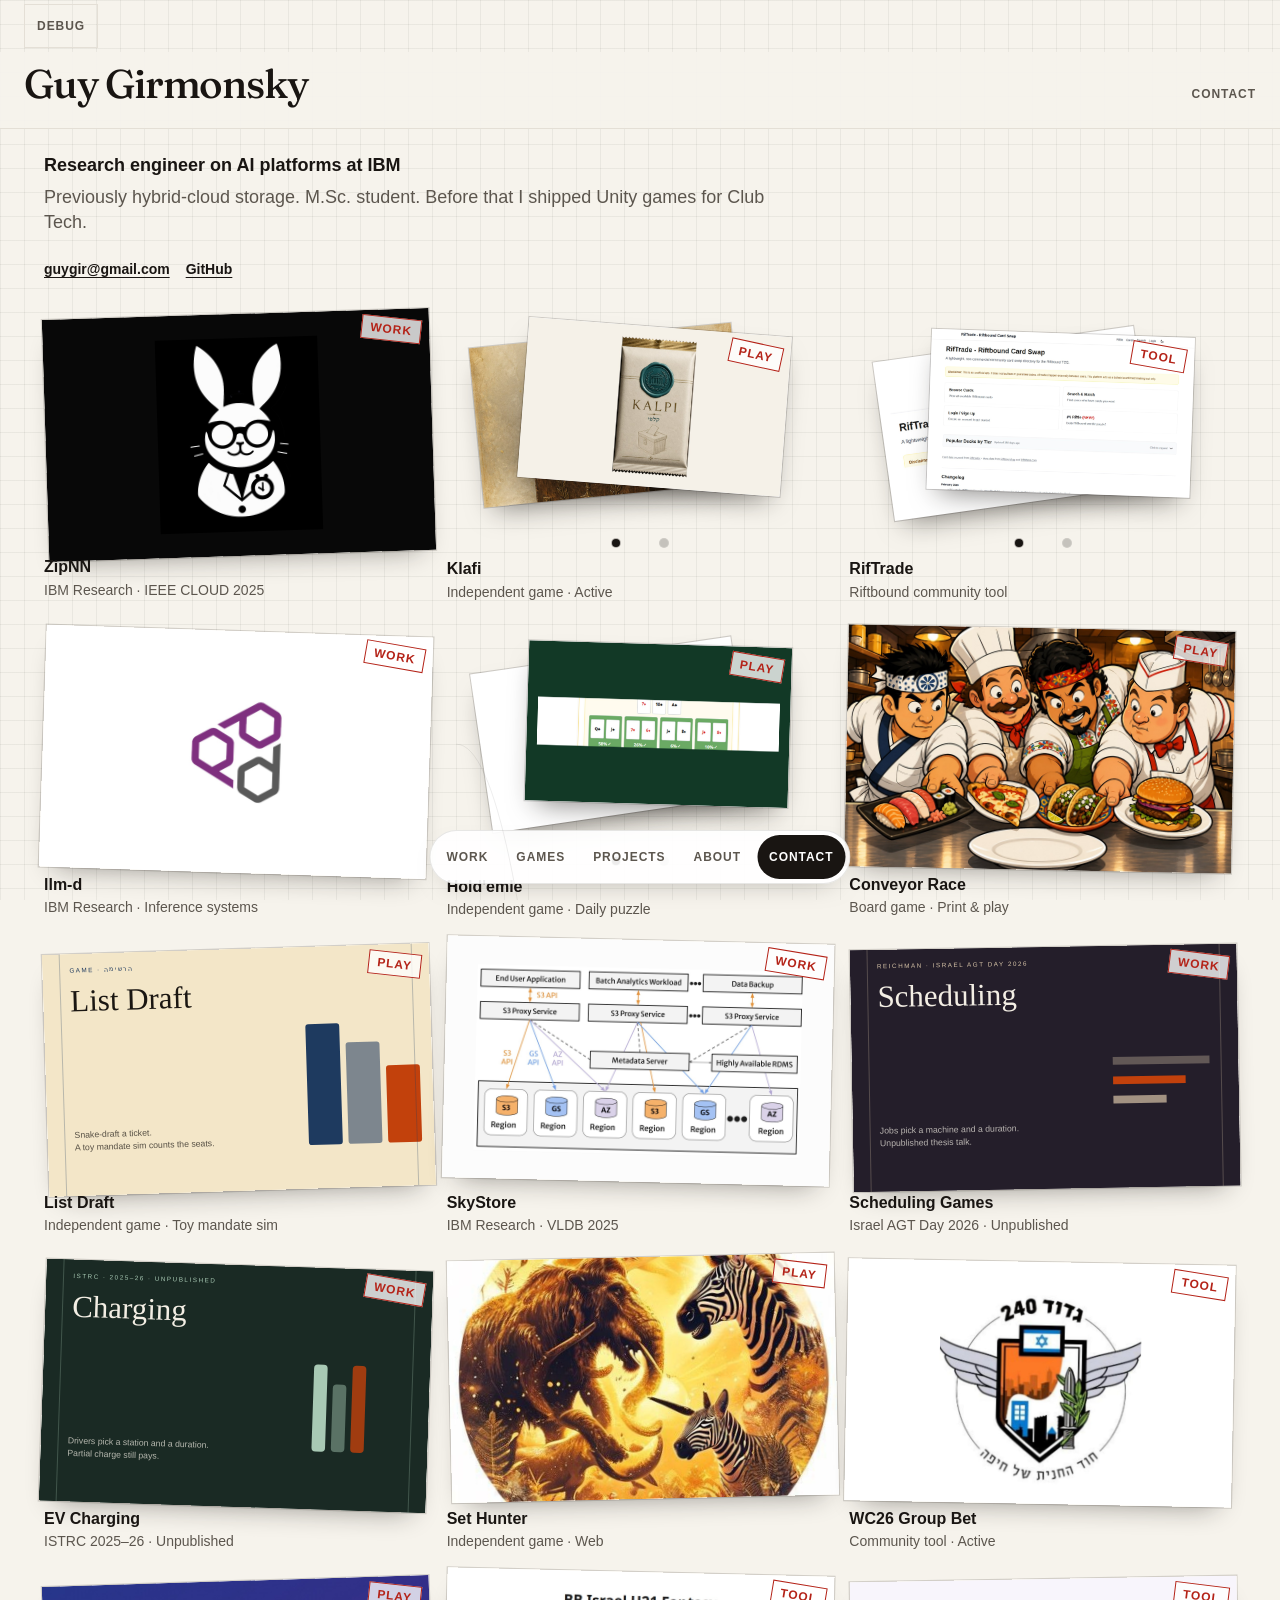
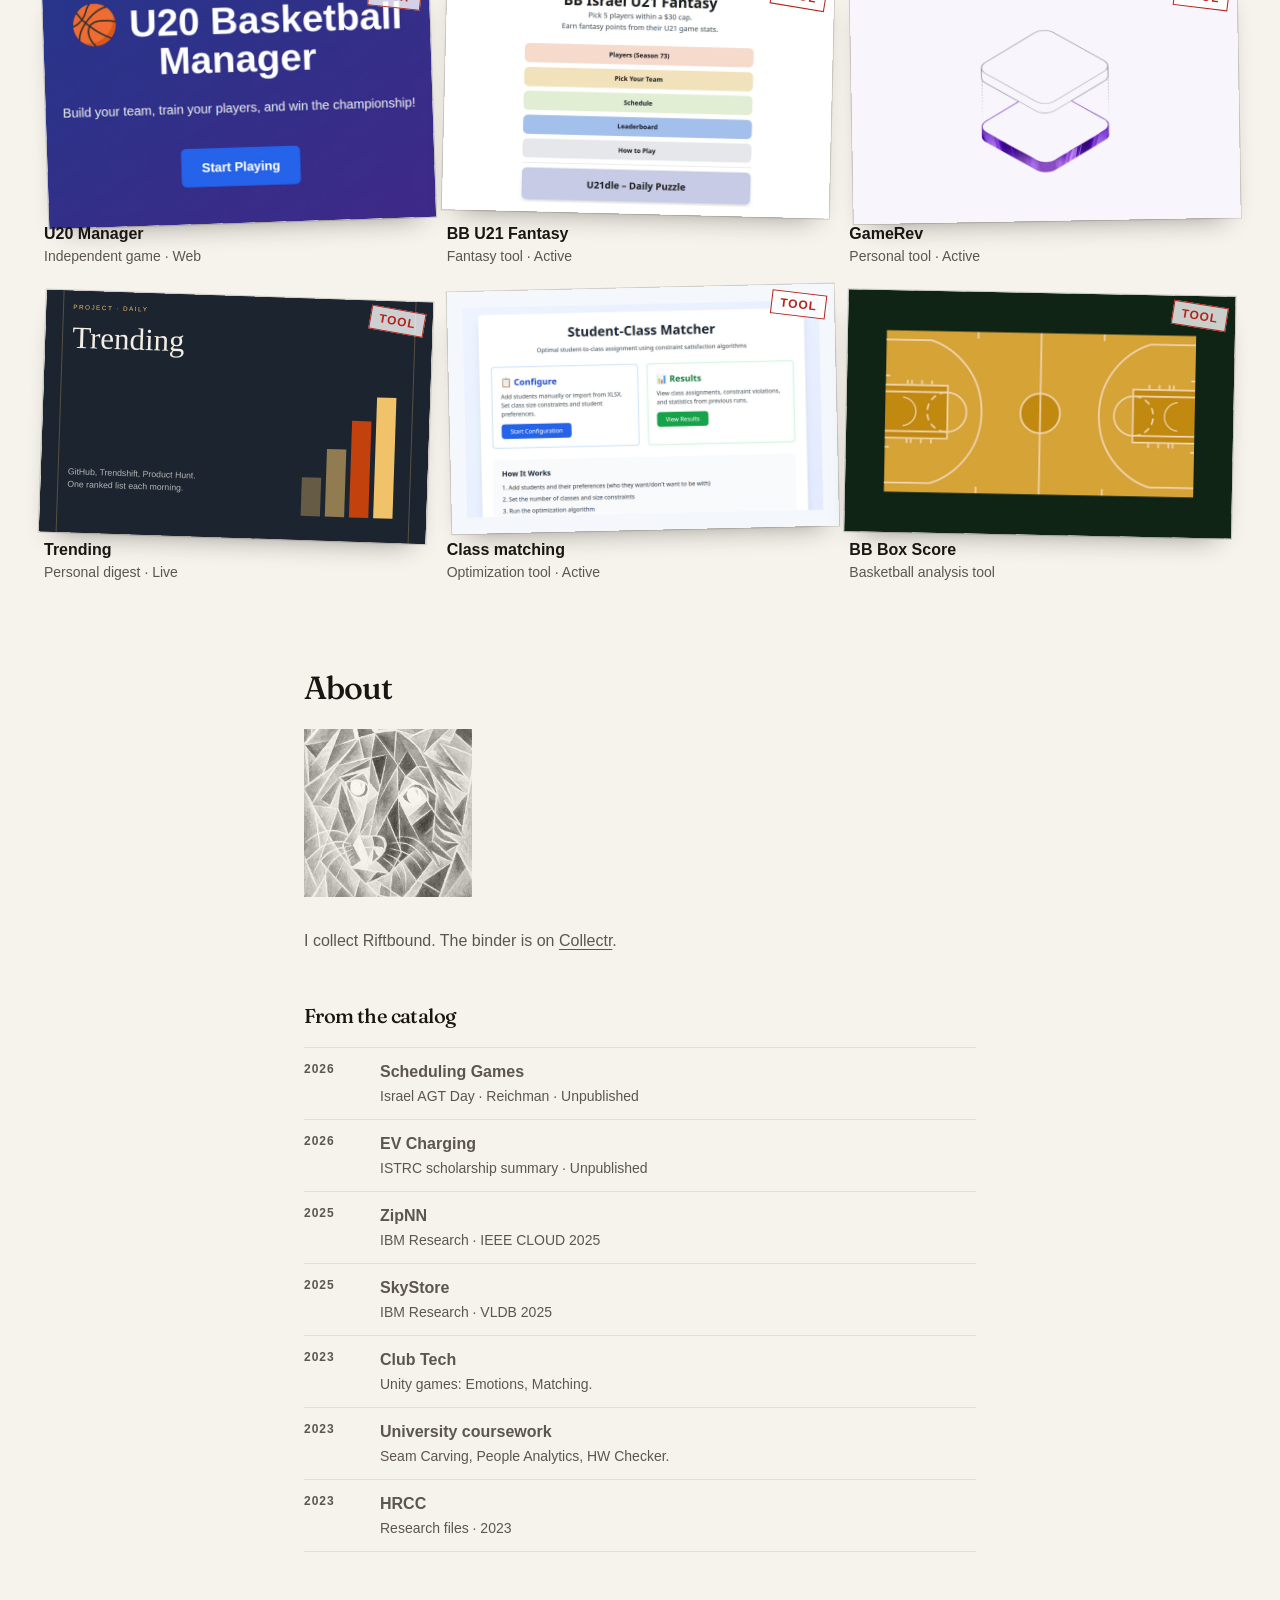
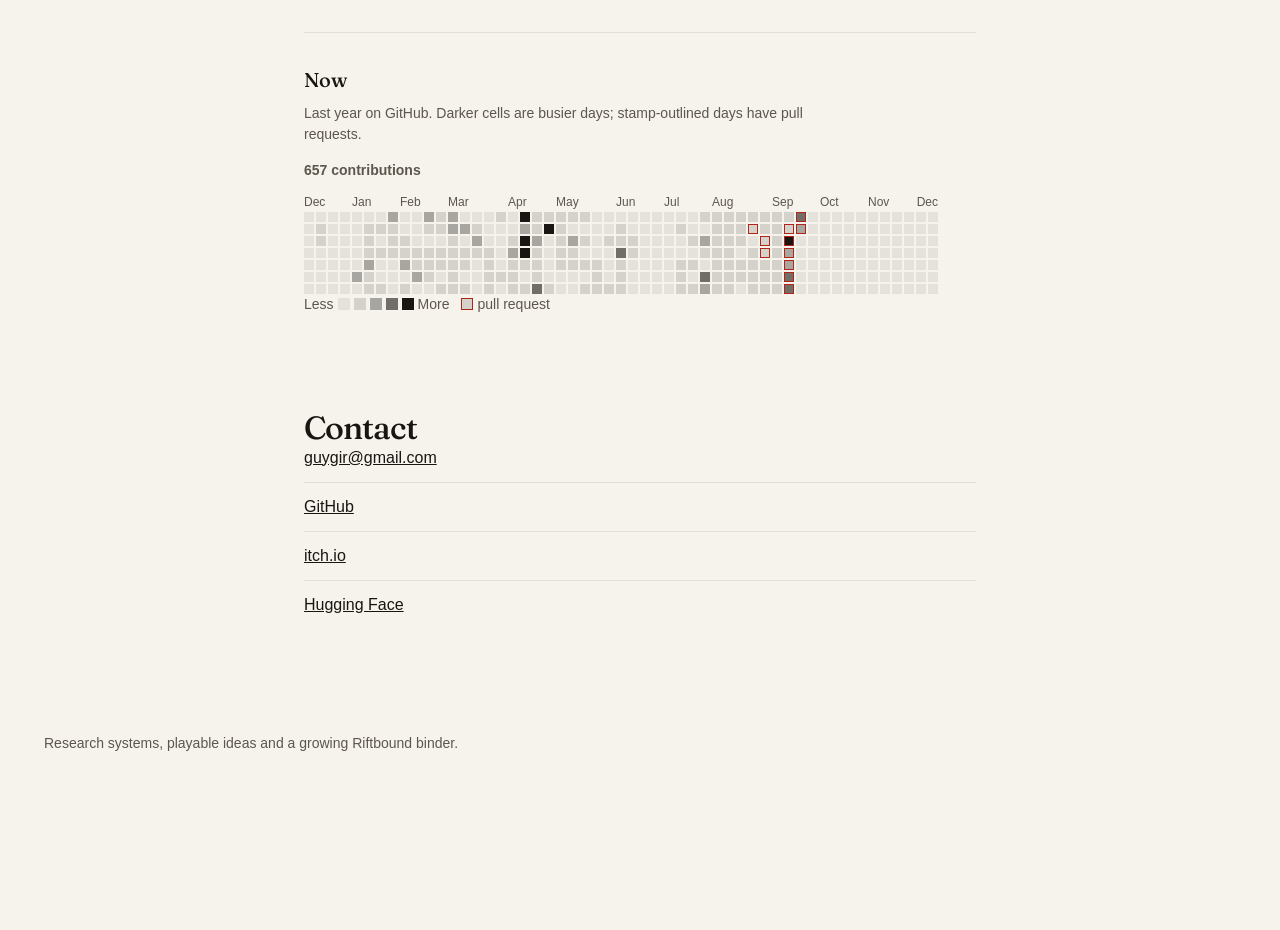
==== index.html @ 5475e3c4 "Apply a single token system across every layout combination Give the board a documented type, colour" ====
<!DOCTYPE html>
<html lang="en" data-layout="even">
  <head>
    <meta charset="utf-8" />
    <meta name="viewport" content="width=device-width, initial-scale=1" />
    <title>Guy Girmonsky</title>
    <meta name="description" content="Work, games, and projects by Guy Girmonsky." />
    <meta name="theme-color" content="#F6F3EC" />
    <link rel="preload" href="fonts/fraunces-latin-wght.woff2" as="font" type="font/woff2" crossorigin />
    <script>
      (function () {
        var layout = "even";
        var debug = "0";
        try {
          var params = new URLSearchParams(location.search);
          var query = params.get("layout");
          if (query === "uneven" || query === "cards" || query === "even") layout = query;
          else {
            var stored = localStorage.getItem("board-layout");
            if (stored === "uneven" || stored === "cards") layout = stored;
            else if (stored && stored !== "even") localStorage.removeItem("board-layout");
          }
          var dq = params.get("debug");
          if (dq === "1" || dq === "0") debug = dq;
          else if (localStorage.getItem("debug-open") === "1") debug = "1";
        } catch (err) {}
        document.documentElement.setAttribute("data-layout", layout);
        document.documentElement.setAttribute("data-debug", debug);
      })();
    </script>
    <link rel="stylesheet" href="css/styles.css?v=20261009a" />
  </head>
  <body data-view="current">
    <a class="skip" href="#gallery">Skip to work</a>

    <aside id="debug-bar" class="debug-bar">
      <button type="button" class="debug-chip" data-debug-toggle aria-expanded="false" aria-controls="debug-panel">Debug</button>
      <div id="debug-panel" class="debug-panel" hidden>
        <div class="debug-group layout-switch" role="radiogroup" aria-label="Board layout">
          <span class="debug-label">Layout</span>
          <button type="button" role="radio" data-layout="even" aria-checked="true">Even</button>
          <button type="button" role="radio" data-layout="uneven" aria-checked="false">Uneven</button>
          <button type="button" role="radio" data-layout="cards" aria-checked="false">Cards</button>
        </div>
        <div id="strip-preview" class="debug-group">
          <span class="debug-label">Strip</span>
          <div class="debug-modes" role="radiogroup" aria-label="Strip preview mode">
            <button type="button" role="radio" data-strip="off" aria-checked="true">Off</button>
            <button type="button" role="radio" data-strip="games" aria-checked="false">Games</button>
            <button type="button" role="radio" data-strip="activity" aria-checked="false">Activity</button>
            <button type="button" role="radio" data-strip="categories" aria-checked="false">Categories</button>
            <button type="button" role="radio" data-strip="keywords" aria-checked="false">Keywords</button>
          </div>
          <button type="button" class="debug-desc" role="switch" aria-checked="true" data-desc-toggle>Descriptions</button>
        </div>
      </div>
    </aside>

    <header class="masthead" id="chrome">
      <a class="wordmark" href="#top">Guy Girmonsky</a>
      <a class="mast-contact" href="#contact">Contact</a>
    </header>

    <main id="top">
      <section class="intro" id="intro">
        <p class="intro-role">Research engineer on AI platforms at IBM</p>
        <p class="intro-bio">Previously hybrid-cloud storage. M.Sc. student. Before that I shipped Unity games for Club Tech.</p>
        <p class="intro-links">
          <a href="mailto:guygir@gmail.com">guygir@gmail.com</a>
          <a href="https://github.com/guygir">GitHub</a>
        </p>
      </section>

      <div id="gallery"></div>

      <section id="about">
        <h2 class="reveal">About</h2>
        <div class="about-grid">
          <figure class="portrait">
            <img src="images/profile/guy-girmonsky.jpg" alt="" width="220" height="220" />
          </figure>
          <div class="about-copy">
            <p>
              I collect Riftbound. The binder is on
              <a href="https://app.getcollectr.com/showcase/profile/@guygir">Collectr</a>.
            </p>
          </div>
          <div class="journey" id="journey">
            <h3>From the catalog</h3>
            <ol class="timeline" id="timeline"></ol>
          </div>
        </div>

        <section class="pulse" aria-label="GitHub contribution calendar">
          <h3>Now</h3>
          <p>Last year on GitHub. Darker cells are busier days; stamp-outlined days have pull requests.</p>
          <p class="pulse-total" id="pulse-total"></p>
          <div class="pulse-cal">
            <div class="pulse-months" id="pulse-months"></div>
            <div class="pulse-board" id="pulse-board"></div>
          </div>
          <p class="pulse-key">
            <span>Less</span>
            <i class="pulse-swatch lv-0"></i>
            <i class="pulse-swatch lv-1"></i>
            <i class="pulse-swatch lv-2"></i>
            <i class="pulse-swatch lv-3"></i>
            <i class="pulse-swatch lv-4"></i>
            <span>More</span>
            <span class="pulse-key-pr"><i class="pulse-swatch is-pr"></i>pull request</span>
          </p>
        </section>
      </section>

      <section id="contact">
        <h2 class="reveal">Contact</h2>
        <p><a href="mailto:guygir@gmail.com">guygir@gmail.com</a></p>
        <ul>
          <li><a href="https://github.com/guygir">GitHub</a></li>
          <li><a href="https://guygir.itch.io">itch.io</a></li>
          <li><a href="https://huggingface.co/Guygir">Hugging Face</a></li>
        </ul>
      </section>

      <footer>
        Research systems, playable ideas and a growing Riftbound binder.
      </footer>
    </main>
    <svg class="pulse-sky" id="pulse-sky" aria-hidden="true"></svg>
    <svg class="sr-filters" aria-hidden="true">
      <filter id="portrait-ink" color-interpolation-filters="sRGB">
        <feColorMatrix type="saturate" values="0" />
        <feComponentTransfer>
          <feFuncR type="table" tableValues="0.965 0.098" />
          <feFuncG type="table" tableValues="0.953 0.082" />
          <feFuncB type="table" tableValues="0.925 0.071" />
        </feComponentTransfer>
      </filter>
    </svg>

    <nav class="dock" id="dock" aria-label="Page">
      <a href="#gallery" data-dock="work">Work</a>
      <a href="#games" data-dock="games">Games</a>
      <a href="#projects" data-dock="projects">Projects</a>
      <a href="#about" data-dock="about">About</a>
      <a href="#contact" data-dock="contact">Contact</a>
    </nav>

    <div class="inspect" id="inspect" hidden>
      <button type="button" class="inspect-dim" data-close tabindex="-1" aria-label="Close"></button>
      <article class="sheet" role="dialog" aria-modal="true" aria-labelledby="sheet-title">
        <p class="sheet-file" id="sheet-file"></p>
        <span class="sheet-stamp" id="sheet-stamp"></span>
        <figure class="sheet-frame" id="sheet-frame">
          <img id="sheet-img" alt="" width="1600" height="1000" />
        </figure>
        <div class="sheet-thumbs" id="sheet-thumbs" hidden></div>
        <h2 id="sheet-title"></h2>
        <p class="sheet-detail" id="sheet-detail"></p>
        <p class="sheet-story" id="sheet-story"></p>
        <div class="sheet-bar">
          <button type="button" id="sheet-prev">Prev</button>
          <a id="sheet-enter" target="_blank" rel="noopener noreferrer">Open</a>
          <button type="button" id="sheet-next">Next</button>
        </div>
        <button type="button" class="sheet-close" data-close>Close</button>
      </article>
    </div>

    <script src="js/data.js?v=20261009a"></script>
    <script src="js/timeline.js?v=20261009a"></script>
    <script src="js/activity.js?v=20261009a"></script>
    <script src="js/app.js?v=20261009a"></script>
    <script src="js/pulse.js?v=20261009a"></script>
    <script src="js/strips.js?v=20261009a"></script>
  </body>
</html>
---- css/styles.css ----
@font-face {
  font-family: "Fraunces";
  src: url("../fonts/fraunces-latin-wght.woff2") format("woff2");
  font-weight: 100 900;
  font-style: normal;
  font-display: swap;
}

:root {
  --board: #F6F3EC;
  --paper: #FFFFFF;
  --ink: #191512;
  --mute: #5C564E;
  --line: #E4DFD6;
  --stamp: #B42318;
  --wash: #F1EEE8;
  --grid: rgb(25 21 18 / 0.055);
  --veil: rgb(25 21 18 / 0.42);
  --ink-04: rgb(25 21 18 / 0.04);
  --ink-08: rgb(25 21 18 / 0.08);
  --ink-10: rgb(25 21 18 / 0.10);
  --ink-12: rgb(25 21 18 / 0.12);
  --ink-16: rgb(25 21 18 / 0.16);
  --ink-18: rgb(25 21 18 / 0.18);
  --ink-22: rgb(25 21 18 / 0.22);
  --ink-28: rgb(25 21 18 / 0.28);
  --ink-38: rgb(25 21 18 / 0.38);
  --ink-48: rgb(25 21 18 / 0.48);
  --ink-50: rgb(25 21 18 / 0.50);
  --ink-55: rgb(25 21 18 / 0.55);
  --board-94: rgb(246 243 236 / 0.94);
  --paper-78: rgb(255 255 255 / 0.78);
  --paper-86: rgb(255 255 255 / 0.86);
  --paper-92: rgb(255 255 255 / 0.92);
  --cal-0: rgb(25 21 18 / 0.08);
  --cal-1: rgb(25 21 18 / 0.15);
  --cal-2: rgb(25 21 18 / 0.35);
  --cal-3: rgb(25 21 18 / 0.60);
  --cal-4: rgb(25 21 18 / 1);
  --hue-rust: #8B4030;
  --hue-teal: #3D6B64;
  --hue-olive: #5A6238;
  --hue-plum: #6B3F5C;
  --hue-ochre: #7A5420;
  --hue-slate: #3D5270;
  --space-4: 4px;
  --space-8: 8px;
  --space-12: 12px;
  --space-16: 16px;
  --space-24: 24px;
  --space-32: 32px;
  --space-48: 48px;
  --space-80: 80px;
  --type-name: 40px;
  --type-h2: 32px;
  --type-h3: 20px;
  --type-lede: 18px;
  --type-body: 16px;
  --type-tile: 16px;
  --type-caption: 14px;
  --type-label: 12px;
  --weight-400: 400;
  --weight-500: 500;
  --weight-600: 600;
  --track-label: 0.08em;
  --track-display: -0.03em;
  --radius-none: 0;
  --radius-dot: 50%;
  --radius-dock: 999px;
  --radius-icon: 12px;
  --shadow-print: 0 0 0 1px var(--ink-16), 0 14px 28px -16px var(--ink-48);
  --shadow-float: 0 10px 28px -18px var(--ink-50);
  --ease-out: cubic-bezier(0.23, 1, 0.32, 1);
  --dur-press: 160ms;
  --dur-ui: 200ms;
  --dur-cover: 240ms;
  --dur-reveal: 480ms;
  --display: "Fraunces", "Iowan Old Style", "Palatino Linotype", Palatino, Georgia, serif;
  --sans: "Helvetica Neue", Helvetica, Arial, sans-serif;
  --mast: 56px;
  --page: 1240px;
  --gutter: var(--space-24);
  --cell: 24px;
  --dock-h: 64px;
}

* { box-sizing: border-box; }

html {
  scroll-behavior: smooth;
  overflow-anchor: none;
}

body {
  margin: 0;
  background-color: var(--board);
  background-image:
    linear-gradient(var(--grid) 1px, transparent 1px),
    linear-gradient(90deg, var(--grid) 1px, transparent 1px);
  background-size: var(--cell) var(--cell);
  background-attachment: fixed;
  color: var(--ink);
  font-family: var(--sans);
  font-size: var(--type-body);
  font-weight: var(--weight-400);
  line-height: 1.5;
}

::selection {
  background: var(--ink);
  color: var(--paper);
}

:focus { outline: none; }

:focus-visible {
  outline: 2px solid var(--stamp);
  outline-offset: 3px;
}

a { color: inherit; }

button {
  font: inherit;
  color: inherit;
}

.skip {
  position: absolute;
  left: var(--space-16);
  top: var(--space-12);
  z-index: 12;
  padding: var(--space-8) var(--space-12);
  background: var(--ink);
  color: var(--paper);
  text-decoration: none;
  transform: translateY(-160%);
}

.skip:focus { transform: translateY(0); }

.debug-bar {
  position: relative;
  z-index: 9;
  padding: var(--space-4) var(--gutter);
}

.debug-chip {
  min-height: 44px;
  padding: 0 var(--space-12);
  border: 1px solid var(--line);
  border-radius: var(--radius-none);
  background: transparent;
  color: var(--mute);
  cursor: pointer;
  font-size: var(--type-label);
  font-weight: var(--weight-600);
  letter-spacing: var(--track-label);
  text-transform: uppercase;
}

.debug-panel {
  display: flex;
  flex-wrap: wrap;
  gap: var(--space-12) var(--space-24);
  margin-top: var(--space-8);
  padding: var(--space-12);
  border: 1px solid var(--line);
  background: transparent;
}

.debug-panel[hidden] { display: none; }

.debug-group {
  display: flex;
  flex-wrap: wrap;
  align-items: center;
  gap: var(--space-8);
}

.debug-label,
.debug-group button {
  min-height: 44px;
  padding: 0 var(--space-12);
  border: 0;
  background: transparent;
  color: var(--mute);
  font-size: var(--type-label);
  font-weight: var(--weight-600);
  letter-spacing: var(--track-label);
  line-height: 1;
  text-transform: uppercase;
}

.debug-label { padding-left: 0; }

.debug-modes {
  display: flex;
  flex-wrap: wrap;
  gap: var(--space-8);
}

.debug-group button {
  cursor: pointer;
  border-bottom: 1px solid transparent;
}

.debug-group button[aria-checked="true"] {
  color: var(--ink);
  border-bottom-color: var(--ink);
}

.debug-group button:focus-visible,
.debug-chip:focus-visible {
  outline: 2px solid var(--stamp);
  outline-offset: 2px;
}

html[data-debug="0"] .debug-panel { display: none; }

.masthead {
  position: sticky;
  top: 0;
  z-index: 8;
  display: flex;
  justify-content: space-between;
  align-items: baseline;
  min-height: var(--mast);
  padding: var(--space-12) var(--gutter);
  background: var(--board-94);
  border-bottom: 1px solid var(--line);
}

.wordmark {
  font-family: var(--display);
  font-size: var(--type-name);
  font-weight: var(--weight-500);
  letter-spacing: var(--track-display);
  line-height: 1;
  text-decoration: none;
}

.mast-contact {
  min-height: 44px;
  display: inline-flex;
  align-items: center;
  color: var(--mute);
  font-size: var(--type-label);
  font-weight: var(--weight-600);
  letter-spacing: var(--track-label);
  text-transform: uppercase;
  text-decoration: none;
}

.intro {
  max-width: var(--page);
  margin: 0 auto;
  padding: var(--space-24) var(--gutter) var(--space-16);
}

.intro-role {
  margin: 0 0 var(--space-8);
  font-size: var(--type-lede);
  font-weight: var(--weight-600);
  line-height: 1.35;
}

.intro-bio {
  margin: 0 0 var(--space-12);
  max-width: 42em;
  color: var(--mute);
  font-size: var(--type-lede);
  line-height: 1.4;
}

.intro-links {
  display: flex;
  flex-wrap: wrap;
  gap: var(--space-16);
  margin: 0;
}

.intro-links a {
  min-height: 44px;
  display: inline-flex;
  align-items: center;
  color: var(--ink);
  font-size: var(--type-caption);
  font-weight: var(--weight-600);
  text-decoration: underline;
  text-underline-offset: 3px;
}

main { min-width: 0; }

#gallery,
.opening,
.chapter,
#about,
#contact,
footer {
  scroll-margin-top: calc(var(--mast) + 12px);
}

.sr-filters {
  position: absolute;
  width: 0;
  height: 0;
}

.opening {
  max-width: var(--page);
  margin: 0 auto;
  padding: var(--space-8) var(--gutter) var(--space-8);
}

.opening-head {
  display: flex;
  justify-content: space-between;
  align-items: baseline;
  gap: var(--space-16);
  margin: 0 0 var(--space-8);
}

.opening-head p {
  margin: 0;
  max-width: 42em;
  color: var(--mute);
  font-size: var(--type-caption);
  line-height: 1.35;
}

.opening-note {
  flex: 0 0 auto;
  max-width: 16em;
  text-align: right;
}

.opening-tools {
  display: flex;
  flex-direction: column;
  align-items: flex-end;
  gap: var(--space-8);
  flex: 0 0 auto;
}

.chapter {
  max-width: var(--page);
  margin: 0 auto;
  padding: var(--space-16) var(--gutter) var(--space-8);
}

body[data-view="work"] .chapter,
body[data-view="games"] .chapter,
body[data-view="projects"] .chapter {
  min-height: calc(100vh - var(--mast) - 24px);
}

.chapter-head {
  display: flex;
  justify-content: space-between;
  align-items: baseline;
  gap: var(--space-24);
  margin: 0 0 var(--space-12);
}

.chapter-head h2,
#about h2,
#contact h2 {
  margin: 0;
  font-family: var(--display);
  font-size: var(--type-h2);
  font-weight: var(--weight-500);
  letter-spacing: var(--track-display);
  line-height: 1.1;
}

#about > h2 {
  margin: 0 0 var(--space-24);
}

.chapter-head p {
  margin: 0;
  max-width: 22em;
  color: var(--mute);
  font-size: var(--type-caption);
  line-height: 1.4;
}

.opening {
  max-width: var(--page);
  margin: 0 auto;
  padding: 0 var(--gutter) var(--space-8);
}

#gallery {
  transition: opacity 160ms var(--ease-out);
}

#gallery.is-relayout { opacity: 0.55; }

.board {
  display: grid;
  grid-template-columns: repeat(3, minmax(0, 1fr));
  gap: var(--space-24) var(--space-16);
  align-items: start;
}

html[data-layout="uneven"] .board {
  display: flex;
  gap: var(--space-16);
}

.col {
  display: flex;
  flex: 1 1 0;
  flex-direction: column;
  gap: var(--space-16);
  min-width: 0;
}

.piece {
  display: block;
  position: relative;
  width: 100%;
  margin: 0;
  padding: 0;
  border: 0;
  background: none;
  min-width: 0;
  color: inherit;
  font: inherit;
  text-align: left;
  cursor: pointer;
}

.reveal-shift {
  display: block;
  width: 100%;
}

html.reveal-ready .reveal:not(.is-in) {
  opacity: 0;
}

html.reveal-ready .reveal.is-in {
  opacity: 1;
  transition: opacity var(--dur-reveal) var(--ease-out);
  transition-delay: var(--reveal-delay, 0ms);
}

html.reveal-ready .reveal:not(.is-in) .reveal-shift {
  transform: translateY(12px);
}

html.reveal-ready .reveal.is-in .reveal-shift {
  transform: none;
  transition: transform var(--dur-reveal) var(--ease-out);
  transition-delay: var(--reveal-delay, 0ms);
}

html.reveal-ready h2.reveal:not(.is-in),
html.reveal-ready h3.reveal:not(.is-in),
html.reveal-ready .timeline .reveal:not(.is-in) {
  transform: translateY(10px);
}

html.reveal-ready h2.reveal.is-in,
html.reveal-ready h3.reveal.is-in,
html.reveal-ready .timeline .reveal.is-in {
  transform: none;
  transition:
    opacity var(--dur-reveal) var(--ease-out),
    transform var(--dur-reveal) var(--ease-out);
  transition-delay: var(--reveal-delay, 0ms);
}

.shot {
  display: block;
  position: relative;
  z-index: 0;
  width: 100%;
  aspect-ratio: 16 / 10;
  overflow: hidden;
  background: transparent;
  box-shadow: var(--shadow-print);
  transform-origin: 50% 60%;
}

.shot.is-stack {
  overflow: hidden;
  box-shadow: none;
  touch-action: pan-y;
  -webkit-user-select: none;
  user-select: none;
}

.stack-open {
  display: block;
  position: absolute;
  inset: 0;
  z-index: 1;
  margin: 0;
  padding: 0;
  border: 0;
  background: transparent;
  color: inherit;
  font: inherit;
  text-align: left;
  cursor: pointer;
}

.stack-open:focus { outline: none; }

.stack-dots {
  position: relative;
  z-index: 6;
  display: flex;
  justify-content: center;
  align-items: center;
  gap: 4px;
  height: 24px;
  margin: -18px 0 0;
}

.piece.is-stack .meta {
  padding-top: 4px;
}

.stack-dot {
  appearance: none;
  -webkit-appearance: none;
  display: grid;
  place-items: center;
  width: 44px;
  height: 44px;
  padding: 0;
  border: 0;
  border-radius: var(--radius-none);
  background: transparent;
  box-shadow: none;
  cursor: pointer;
  touch-action: manipulation;
}

.stack-dot::after {
  content: "";
  width: 8px;
  height: 8px;
  border-radius: var(--radius-dot);
  background: var(--ink-22);
  box-shadow: 0 0 0 1px var(--ink-18);
}

.stack-dot[aria-current="true"]::after {
  background: var(--ink);
  box-shadow: 0 0 0 1px var(--ink-28);
}

.stack-dot:focus { outline: none; }

.stack-dot:focus-visible {
  outline: 2px solid var(--ink);
  outline-offset: 0;
}

html[data-layout="uneven"] .col .piece:nth-child(odd) .shot:not(.is-stack) { aspect-ratio: 16 / 10; }
html[data-layout="uneven"] .col .piece:nth-child(even) .shot:not(.is-stack) { aspect-ratio: 4 / 3; }
html[data-layout="uneven"] .shot.is-stack { aspect-ratio: 6 / 5; }

.piece:nth-child(6n + 1) .shot { transform: rotate(-1.8deg) translate(2px, 6px); }
.piece:nth-child(6n + 2) .shot { transform: rotate(1.4deg) translate(-3px, -3px); }
.piece:nth-child(6n + 3) .shot { transform: rotate(-1deg) translate(3px, 4px); }
.piece:nth-child(6n + 4) .shot { transform: rotate(1.9deg) translate(-2px, 6px); }
.piece:nth-child(6n + 5) .shot { transform: rotate(-1.3deg) translate(3px, -2px); }
.piece:nth-child(6n) .shot { transform: rotate(1.1deg) translate(-3px, 3px); }

.piece.is-flipped { z-index: 2; }

.piece.is-flipped .shot {
  transform: rotate(0deg) translateY(-4px);
}

.layers {
  position: absolute;
  inset: 10% 16% 24%;
}

.layer {
  position: absolute;
  inset: 0;
  width: 100%;
  height: 100%;
  background: var(--paper);
  box-shadow:
    0 0 0 1px var(--ink-18),
    0 14px 28px -12px var(--ink-55);
  transition: transform var(--dur-cover) var(--ease-out);
}

img.layer,
.layer img {
  display: block;
  width: 100%;
  height: 100%;
  object-fit: cover;
}

.layer.front {
  overflow: hidden;
}

.layer.back { transform: rotate(-7deg) translate(-12%, 2%); }
.layer.front { transform: rotate(3deg) translate(6%, -2%); }

.piece:focus { outline: none; }

.piece:focus-visible .shot:not(.is-stack) {
  outline: 2px solid var(--ink);
  outline-offset: 3px;
}

.piece.is-stack .stack-open:focus-visible .layer.front {
  outline: 2px solid var(--ink);
  outline-offset: 3px;
}

.piece.is-stack .stack-open:focus-visible .layer.back,
.piece.is-stack.is-fan .layer.back {
  transform: rotate(-11deg) translate(-18%, 3%);
}

.piece.is-stack .stack-open:focus-visible .layer.front,
.piece.is-stack.is-fan .layer.front {
  transform: rotate(0.8deg) translate(3%, -6px);
}

.stamp {
  position: absolute;
  top: var(--space-8);
  right: var(--space-8);
  z-index: 5;
  padding: var(--space-4) var(--space-8);
  border: 1px solid var(--stamp);
  color: var(--stamp);
  background: var(--paper-78);
  font-size: var(--type-label);
  font-weight: var(--weight-600);
  letter-spacing: var(--track-label);
  line-height: 1.2;
  text-transform: uppercase;
  transform: rotate(8deg);
}

.piece[data-item="riftrade"] .shot .a,
.piece[data-item="riftrade"] .layer.front img {
  object-fit: cover;
  object-position: center 12%;
}

.shot:not(.is-stack) img {
  position: absolute;
  inset: 0;
  width: 100%;
  height: 100%;
  object-fit: cover;
  transition: opacity var(--dur-cover) var(--ease-out);
}

.shot .b { opacity: 0; }

.tile:focus-visible:not(.is-stack) .a,
.tile.is-flipped:not(.is-stack) .a { opacity: 0; }

.tile:focus-visible:not(.is-stack) .b,
.tile.is-flipped:not(.is-stack) .b { opacity: 1; }

.meta {
  display: flex;
  position: relative;
  z-index: 2;
  flex-direction: column;
  gap: var(--space-4);
  padding: var(--space-8) 0 0;
}

.meta strong {
  font-size: var(--type-tile);
  font-weight: var(--weight-600);
  line-height: 1.2;
}

.meta small {
  display: -webkit-box;
  overflow: hidden;
  color: var(--mute);
  font-size: var(--type-caption);
  line-height: 1.35;
  -webkit-box-orient: vertical;
  -webkit-line-clamp: 1;
}

.archive-block {
  margin-top: var(--space-32);
}

.archive-block h3 {
  margin: 0 0 var(--space-8);
  font-family: var(--display);
  font-size: var(--type-h3);
  font-weight: var(--weight-500);
  letter-spacing: var(--track-display);
}

.archive-block > p {
  margin: 0 0 var(--space-16);
  color: var(--mute);
  font-size: var(--type-caption);
}

#about {
  max-width: 720px;
  margin: 0 auto;
  padding: var(--space-80) var(--gutter) 0;
}

.about-grid {
  display: flex;
  flex-direction: column;
  gap: var(--space-32);
}

.portrait {
  margin: 0;
  width: 168px;
  height: 168px;
  overflow: hidden;
  background: var(--wash);
  box-shadow: inset 0 0 0 1px var(--ink-08);
}

.portrait img {
  display: block;
  width: 100%;
  height: 100%;
  object-fit: cover;
  filter: url("#portrait-ink") contrast(1.15);
  background:
    radial-gradient(circle, var(--ink-18) 0.55px, transparent 0.7px);
  background-size: 3px 3px;
}

.journey h3 {
  margin: 0 0 var(--space-16);
  font-family: var(--display);
  font-size: var(--type-h3);
  font-weight: var(--weight-500);
  letter-spacing: var(--track-display);
}

.timeline {
  margin: 0;
  padding: 0;
  list-style: none;
}

.timeline li {
  display: grid;
  grid-template-columns: 64px minmax(0, 1fr);
  gap: var(--space-12);
  margin: 0;
  padding: var(--space-12) 0;
  border-top: 1px solid var(--line);
  background: transparent;
}

.timeline li:last-child { border-bottom: 1px solid var(--line); }

.timeline li::before { content: none; }

.timeline .when {
  color: var(--mute);
  font-size: var(--type-label);
  font-weight: var(--weight-600);
  letter-spacing: var(--track-label);
}

.timeline .what {
  display: flex;
  flex-direction: column;
  gap: 2px;
}

.timeline strong {
  font-size: var(--type-tile);
  font-weight: var(--weight-600);
}

.timeline small {
  color: var(--mute);
  font-size: var(--type-caption);
}

.about-links {
  margin: 22px 0 0;
  padding: 0;
  list-style: none;
}

#contact {
  max-width: 720px;
  margin: 0 auto;
  padding: var(--space-80) var(--gutter) var(--space-24);
}

#contact p { margin: 0 0 var(--space-12); }

#contact ul {
  margin: 0;
  padding: 0;
  list-style: none;
}

#contact li {
  padding: var(--space-12) 0;
  border-top: 1px solid var(--line);
}

.dock {
  position: fixed;
  left: 50%;
  bottom: calc(var(--space-16) + env(safe-area-inset-bottom, 0px));
  z-index: 16;
  display: flex;
  flex-wrap: nowrap;
  gap: var(--space-4);
  padding: var(--space-4);
  white-space: nowrap;
  background: var(--paper-92);
  border: 1px solid var(--ink-10);
  border-radius: var(--radius-dock);
  box-shadow: var(--shadow-float);
  transform: translateX(-50%);
}

.dock a {
  display: inline-flex;
  align-items: center;
  min-height: 44px;
  padding: 0 var(--space-12);
  border-radius: var(--radius-dock);
  color: var(--mute);
  font-size: var(--type-label);
  font-weight: var(--weight-600);
  letter-spacing: var(--track-label);
  text-transform: uppercase;
  text-decoration: none;
}

.dock a.on {
  background: var(--ink);
  color: var(--paper);
}

.dock a:focus-visible {
  outline: 2px solid var(--ink);
  outline-offset: 2px;
}

body.inspect-open .dock {
  visibility: hidden;
  pointer-events: none;
}

body {
  padding-bottom: calc(var(--dock-h) + var(--space-32) + env(safe-area-inset-bottom, 0px));
}

#about p {
  margin: 0 0 var(--space-16);
  max-width: 36em;
  color: var(--mute);
}

#about a {
  text-decoration: underline;
  text-underline-offset: 3px;
}

#about ul {
  margin: var(--space-16) 0 0;
  padding: 0;
  list-style: none;
}

#about li {
  padding: var(--space-12) 0;
  border-top: 1px solid var(--line);
  color: var(--mute);
  font-size: var(--type-tile);
}

#about li a {
  color: var(--ink);
  text-decoration: none;
}

#about li a:hover { text-decoration: underline; }

.pulse {
  margin-top: var(--space-80);
  padding-top: var(--space-32);
  border-top: 1px solid var(--line);
}

.pulse h3 {
  margin: 0 0 var(--space-8);
  font-family: var(--display);
  font-size: var(--type-h3);
  font-weight: var(--weight-500);
  letter-spacing: var(--track-display);
}

.pulse p {
  margin: 0 0 var(--space-12);
  max-width: 36em;
  color: var(--mute);
  font-size: var(--type-caption);
  line-height: 1.45;
}

.pulse-total {
  margin: 0 0 var(--space-12);
  color: var(--ink);
  font-size: var(--type-caption);
  font-weight: var(--weight-600);
}

.pulse-cal {
  --pulse-weeks: 53;
  --pulse-gap: 2px;
  --pulse-max: 10px;
  width: min(100%, calc(var(--pulse-weeks) * var(--pulse-max) + (var(--pulse-weeks) - 1) * var(--pulse-gap)));
  max-width: 100%;
  overflow: hidden;
}

.pulse-months {
  display: grid;
  position: relative;
  grid-template-columns: repeat(53, minmax(0, 1fr));
  gap: var(--pulse-gap);
  margin-bottom: 4px;
  color: var(--mute);
  font-size: var(--type-label);
  line-height: 1;
  height: 12px;
}

.pulse-months span {
  overflow: visible;
  white-space: nowrap;
}

.pulse-months span.is-end {
  position: absolute;
  right: 0;
  top: 0;
  width: max-content;
  text-align: right;
}

.pulse-board {
  display: grid;
  width: 100%;
  grid-template-columns: repeat(53, minmax(0, 1fr));
  grid-template-rows: repeat(7, auto);
  grid-auto-flow: column;
  gap: var(--pulse-gap);
}

.pulse-cell {
  width: 100%;
  min-width: 0;
  aspect-ratio: 1;
  height: auto;
  border-radius: var(--radius-none);
  background: var(--cal-0);
}

.pulse-cell.lv-1 { background: var(--cal-1); }
.pulse-cell.lv-2 { background: var(--cal-2); }
.pulse-cell.lv-3 { background: var(--cal-3); }
.pulse-cell.lv-4 { background: var(--cal-4); }
.pulse-cell.is-pr { box-shadow: inset 0 0 0 1px var(--stamp); }

.pulse-key {
  display: flex;
  flex-wrap: wrap;
  align-items: center;
  gap: var(--space-4);
  margin: var(--space-16) 0 0;
  color: var(--mute);
  font-size: var(--type-label);
}

.pulse-key-pr {
  margin-left: var(--space-8);
  display: inline-flex;
  align-items: center;
  gap: var(--space-4);
}

.pulse-swatch {
  display: block;
  width: 12px;
  height: 12px;
  border-radius: var(--radius-none);
  background: var(--cal-0);
}

.pulse-swatch.lv-1 { background: var(--cal-1); }
.pulse-swatch.lv-2 { background: var(--cal-2); }
.pulse-swatch.lv-3 { background: var(--cal-3); }
.pulse-swatch.lv-4 { background: var(--cal-4); }

.pulse-swatch.is-pr {
  background: var(--cal-1);
  box-shadow: inset 0 0 0 1px var(--stamp);
}

.pulse-sky {
  position: fixed;
  inset: 0;
  width: 100%;
  height: 100%;
  pointer-events: none;
  z-index: 24;
}

.pulse-lane {
  fill: none;
  stroke: rgb(25 21 18 / 0.07);
  stroke-width: 1;
}

.pulse-courier,
.pulse-courier.is-pr {
  fill: var(--paper);
  stroke: var(--ink);
  stroke-width: 1.15;
}

.tile.is-receiving .shot {
  box-shadow:
    0 0 0 1px var(--ink-16),
    0 16px 36px -16px var(--ink-55);
}

footer {
  max-width: var(--page);
  margin: 0 auto;
  padding: var(--space-80) var(--gutter) var(--space-80);
  color: var(--mute);
  font-size: var(--type-caption);
}

.inspect {
  position: fixed;
  inset: 0;
  z-index: 40;
  display: grid;
  place-items: center;
  padding: var(--space-24) var(--space-16);
}

.inspect[hidden] { display: none; }

.inspect-dim {
  position: absolute;
  inset: 0;
  border: 0;
  background: var(--ink-38);
  cursor: pointer;
}

.sheet {
  position: relative;
  z-index: 1;
  width: min(560px, 100%);
  padding: var(--space-24);
  background: var(--paper);
  border: 1px solid var(--ink-08);
  box-shadow: var(--shadow-float);
  color: var(--ink);
}

.sheet-file {
  margin: 0 80px var(--space-8) 0;
  color: var(--mute);
  font-size: var(--type-label);
  font-weight: var(--weight-600);
  letter-spacing: var(--track-label);
  text-transform: uppercase;
}

.sheet-stamp {
  position: absolute;
  top: var(--space-16);
  right: var(--space-16);
  padding: var(--space-4) var(--space-8);
  border: 2px solid var(--stamp);
  color: var(--stamp);
  background: var(--paper-86);
  font-size: var(--type-label);
  font-weight: var(--weight-600);
  letter-spacing: var(--track-label);
  text-transform: uppercase;
  transform: rotate(9deg);
}

.sheet-frame {
  position: relative;
  display: flex;
  align-items: center;
  justify-content: center;
  margin: 0 0 10px;
  aspect-ratio: 16 / 10;
  overflow: hidden;
  background: var(--wash);
  touch-action: pan-y;
  -webkit-user-select: none;
  user-select: none;
}

.shot.is-stack img,
.sheet-frame img {
  -webkit-user-drag: none;
  -webkit-touch-callout: none;
  -webkit-user-select: none;
  user-select: none;
}

.sheet-frame img {
  display: block;
  max-width: 100%;
  max-height: 100%;
  width: auto;
  height: auto;
  object-fit: contain;
}

.sheet-thumbs {
  display: flex;
  gap: var(--space-8);
  margin: 0 0 var(--space-16);
}

.sheet-thumbs[hidden] { display: none; }

.sheet-thumb {
  width: 64px;
  height: 42px;
  padding: 0;
  border: 1px solid var(--ink-12);
  background: var(--wash);
  cursor: pointer;
}

.sheet-thumb img {
  display: block;
  width: 100%;
  height: 100%;
  object-fit: cover;
}

.sheet-thumb.on {
  outline: 2px solid var(--ink);
  outline-offset: 2px;
}

.sheet h2 {
  margin: 0 0 var(--space-4);
  font-family: var(--display);
  font-size: var(--type-h3);
  font-weight: var(--weight-500);
  letter-spacing: var(--track-display);
}

.sheet-detail {
  margin: 0 0 var(--space-8);
  color: var(--mute);
  font-size: var(--type-label);
}

.sheet-story {
  margin: 0 0 var(--space-16);
  max-width: 32em;
  color: var(--ink);
  font-size: var(--type-caption);
  line-height: 1.45;
}

.sheet-bar {
  display: grid;
  grid-template-columns: 1fr auto 1fr;
  align-items: center;
  gap: var(--space-8);
}

.sheet-bar button,
.sheet-close {
  border: 0;
  background: none;
  min-height: 44px;
  padding: var(--space-8) 0;
  color: var(--mute);
  cursor: pointer;
  font: inherit;
}

.sheet-bar button:hover,
.sheet-close:hover { color: var(--ink); }

.sheet-bar button:disabled { opacity: 0.35; cursor: default; }

#sheet-enter {
  display: inline-flex;
  align-items: center;
  justify-content: center;
  min-height: 44px;
  padding: 0 var(--space-16);
  border: 1px solid var(--ink);
  text-align: center;
  text-decoration: none;
  font-size: var(--type-caption);
  font-weight: var(--weight-600);
}

#sheet-enter:hover {
  background: var(--ink);
  color: var(--paper);
}

.sheet-close {
  display: block;
  width: 100%;
  margin-top: var(--space-8);
  font-size: var(--type-label);
}

body.inspect-open { overflow: hidden; }

@media (hover: hover) and (pointer: fine) {
  .wordmark,
  #about a {
    transition:
      color var(--dur-ui) var(--ease-out),
      transform var(--dur-press) var(--ease-out);
  }

  .wordmark:active,
  #about a:active {
    transform: scale(0.97);
  }

  .shot {
    transition:
      transform var(--dur-cover) var(--ease-out),
      box-shadow var(--dur-cover) var(--ease-out);
  }

  .tile:not(.is-stack):hover .a,
  .tile:not(.is-stack):focus-visible .a { opacity: 0; }

  .tile:not(.is-stack):hover .b,
  .tile:not(.is-stack):focus-visible .b { opacity: 1; }

  .layer {
    transition: transform var(--dur-cover) var(--ease-out);
  }

  .piece.is-stack:hover .layer.back {
    transform: rotate(-11deg) translate(-18%, 3%);
  }

  .piece.is-stack:hover .layer.front {
    transform: rotate(0.8deg) translate(3%, -6px);
  }

  .piece:hover,
  .piece:focus-visible,
  .piece.is-stack:has(.stack-open:focus-visible) { z-index: 2; }

  .piece:hover .shot,
  .piece:focus-visible .shot,
  .piece.is-stack:has(.stack-open:focus-visible) .shot {
    transform: rotate(0deg) translateY(-6px);
  }

  .piece.is-stack:hover .stack-dots,
  .piece.is-stack:has(.stack-open:focus-visible) .stack-dots {
    transform: translateY(-6px);
    transition: transform var(--dur-cover) var(--ease-out);
  }

  .piece:hover .shot:not(.is-stack),
  .piece:focus-visible .shot:not(.is-stack) {
    box-shadow:
      0 0 0 1px var(--ink-16),
      0 20px 36px -16px var(--ink-50);
  }
}

@media (max-width: 780px) {
  :root {
    --mast: auto;
    --gutter: var(--space-16);
    --cell: 16px;
    --type-name: 32px;
    --type-h2: 26px;
    --type-lede: 17px;
  }

  .masthead {
    align-items: center;
    min-height: auto;
    padding: var(--space-8) var(--gutter);
  }

  .opening { padding-top: 0; }

  html[data-layout="even"] .board,
  .board {
    grid-template-columns: repeat(2, minmax(0, 1fr));
    gap: var(--space-12);
  }

  .opening-head,
  .chapter-head {
    flex-direction: column;
    align-items: flex-start;
    gap: var(--space-4);
    margin-bottom: var(--space-8);
  }

  .opening-note,
  .chapter-head p { text-align: left; }

  .opening-tools { align-items: flex-start; }

  .board { gap: var(--space-12); }

  .col { gap: var(--space-12); }

  .piece:nth-child(n) .shot { transform: none; }

  .wordmark { font-size: var(--type-name); }

  .intro { padding: var(--space-8) var(--gutter) var(--space-8); }

  .intro-role { margin-bottom: var(--space-4); }

  .intro-role,
  .intro-bio { font-size: var(--type-lede); }

  .intro-bio { margin-bottom: var(--space-4); }

  .intro-links { gap: var(--space-16); }

  .dock { padding: var(--space-4); }

  .dock a { padding: 0 var(--space-8); font-size: var(--type-label); }

  .meta strong { font-size: var(--type-tile); }

  .meta small {
    display: block;
    overflow: visible;
    -webkit-line-clamp: unset;
  }

  .sheet { padding: var(--space-16); }

  .archive-block { margin-top: var(--space-32); }

  #about { padding-top: var(--space-80); }

  .about-grid {
    grid-template-columns: 1fr;
    gap: var(--space-24);
  }

  .about-lede {
    grid-template-columns: 120px minmax(0, 1fr);
    gap: var(--space-16);
  }

  .portrait {
    width: 120px;
    height: 120px;
  }

  .pulse { margin-top: var(--space-48); }

  .pulse-cal { --pulse-gap: 1px; }

  .pulse-cell { border-radius: var(--radius-none); }

  .pulse-sky { display: none; }

  footer { padding: var(--space-48) var(--gutter) var(--space-48); }
}

@media (max-width: 340px) {
  html[data-layout="even"] .board,
  .board {
    grid-template-columns: 1fr;
  }

  html[data-layout="cards"] .board {
    grid-template-columns: repeat(2, minmax(0, 1fr));
  }

  html[data-layout="uneven"] .board { flex-direction: column; }
}

@media (prefers-reduced-motion: reduce) {
  html { scroll-behavior: auto; }

  .wordmark,
  #about a,
  .shot,
  #gallery {
    transition: none;
  }

  .shot:not(.is-stack) img {
    transition: opacity var(--dur-cover) var(--ease-out);
  }

  .piece:nth-child(n) .shot,
  .wordmark:active,
  #about a:active,
  .piece:hover .shot,
  .piece:focus-visible .shot,
  .piece.is-stack:hover .stack-dots,
  .piece.is-stack:has(.stack-open:focus-visible) .stack-dots,
  .stamp,
  .sheet-stamp,
  .layer,
  .layer.back,
  .layer.front,
  .piece.is-stack:hover .layer.back,
  .piece.is-stack:hover .layer.front,
  .piece.is-stack .stack-open:focus-visible .layer.back,
  .piece.is-stack .stack-open:focus-visible .layer.front,
  .piece.is-stack.is-fan .layer.back,
  .piece.is-stack.is-fan .layer.front {
    transform: none;
  }

  .pulse-sky { display: none; }
  .tile.is-receiving .shot { box-shadow: 0 0 0 1px var(--ink-12); }

  html.reveal-ready .reveal,
  html.reveal-ready .reveal.is-in,
  html.reveal-ready .reveal .reveal-shift,
  html.reveal-ready .reveal.is-in .reveal-shift,
  html.reveal-ready h2.reveal,
  html.reveal-ready h3.reveal,
  html.reveal-ready .timeline .reveal {
    opacity: 1;
    transform: none;
    transition: none;
  }

  /* STRIP PREVIEW */
  .strip-track { animation: none; width: auto; max-width: 100%; flex-wrap: wrap; }
  .strip-list { flex-wrap: wrap; }
  .strip-list[aria-hidden="true"] { display: none; }
  .strip-viewport {
    -webkit-mask-image: none;
    mask-image: none;
  }
  .strip-print,
  .strip-tick,
  .strip-chip { transform: none; }
}

/* STRIP PREVIEW (experimental). Delete this block with js/strips.js. */
.strip-mount {
  max-width: var(--page);
  margin: var(--space-24) auto var(--space-32);
  padding: var(--space-4) var(--gutter) var(--space-8);
  overflow: hidden;
}

.opening > .strip-mount,
.chapter > .strip-mount {
  max-width: none;
  padding-left: 0;
  padding-right: 0;
}

.board + .strip-mount {
  margin-top: var(--space-32);
  padding-top: var(--space-8);
}

.intro + .strip-mount,
.opening-head + .strip-mount,
.chapter-head + .strip-mount {
  margin-top: var(--space-16);
  margin-bottom: var(--space-24);
}

.strip-kicker {
  margin: 0 0 var(--space-8);
  color: var(--mute);
  font-size: var(--type-label);
  font-weight: var(--weight-600);
  letter-spacing: var(--track-label);
  text-transform: uppercase;
}

.strip-viewport {
  overflow: hidden;
  padding: var(--space-8) 0;
  -webkit-mask-image: linear-gradient(90deg, transparent, #000 6%, #000 94%, transparent);
  mask-image: linear-gradient(90deg, transparent, #000 6%, #000 94%, transparent);
}

.strip-viewport:focus { outline: none; }

.strip-viewport:focus-visible {
  outline: 2px solid var(--ink);
  outline-offset: 3px;
}

.strip-track {
  display: flex;
  width: max-content;
  gap: var(--space-16);
  animation: strip-drift 48s linear infinite;
}

.strip-viewport:hover .strip-track,
.strip-viewport:focus-visible .strip-track,
.strip-mount:focus-within .strip-track {
  animation-play-state: paused;
}

.strip-list {
  display: flex;
  align-items: flex-end;
  gap: var(--space-16);
  margin: 0;
  padding: 0;
  list-style: none;
  flex: 0 0 auto;
}

.strip-band.is-chip .strip-list { align-items: center; }

.strip-band.is-print .strip-list > li {
  display: flex;
  flex-direction: column;
  align-items: flex-start;
  gap: var(--space-4);
}

.strip-group {
  display: flex;
  align-items: flex-end;
  gap: var(--space-8);
}

.strip-print {
  display: block;
  min-height: 44px;
  margin: 0;
  padding: 0;
  border: 0;
  background: transparent;
  color: inherit;
  font: inherit;
  cursor: pointer;
}

.strip-print:focus { outline: none; }

.strip-print:focus-visible .strip-print-shot {
  outline: 2px solid var(--ink);
  outline-offset: 3px;
}

.strip-print-shot {
  display: block;
  width: 128px;
  height: auto;
  aspect-ratio: 16 / 10;
  overflow: hidden;
  background: transparent;
  box-shadow: var(--shadow-print);
}

html[data-layout="uneven"] .strip-group[role="group"] .strip-print-shot {
  aspect-ratio: 6 / 5;
}

.strip-print-shot img {
  display: block;
  width: 100%;
  height: 100%;
  object-fit: cover;
  background: var(--wash);
}

.strip-print-cap {
  display: flex;
  flex-direction: column;
  align-items: flex-start;
  gap: 2px;
  max-width: 128px;
  min-height: 1.2em;
}

.strip-print-name {
  display: block;
  max-width: 100%;
  overflow: hidden;
  color: var(--ink);
  font-size: var(--type-label);
  font-weight: var(--weight-600);
  letter-spacing: var(--track-label);
  line-height: 1.2;
  text-transform: uppercase;
  text-overflow: ellipsis;
  white-space: nowrap;
}

.strip-print-desc {
  display: -webkit-box;
  overflow: hidden;
  min-height: calc(var(--type-caption) * 1.25 * 2);
  color: var(--mute);
  font-size: var(--type-label);
  font-weight: var(--weight-400);
  letter-spacing: 0;
  line-height: 1.25;
  text-transform: none;
  -webkit-box-orient: vertical;
  -webkit-line-clamp: 2;
}

.strip-group[role="group"] + .strip-print-cap {
  max-width: 263px;
}

span.strip-tick { cursor: default; }

.strip-chip,
.strip-tick {
  display: inline-flex;
  align-items: center;
  gap: var(--space-8);
  min-height: 44px;
  margin: 0;
  padding: var(--space-8) var(--space-12);
  border: 1px solid var(--line);
  border-radius: var(--radius-none);
  background: var(--paper);
  color: var(--ink);
  font: inherit;
  font-size: var(--type-label);
  font-weight: var(--weight-600);
  letter-spacing: var(--track-label);
  line-height: 1.2;
  text-transform: uppercase;
  white-space: nowrap;
  cursor: pointer;
}

.strip-tick {
  align-items: flex-start;
  white-space: normal;
}

.strip-tick-copy {
  display: flex;
  flex-direction: column;
  align-items: flex-start;
  gap: 1px;
  min-width: 0;
}

.strip-tick-line {
  display: block;
  max-width: 240px;
  overflow: hidden;
  text-overflow: ellipsis;
  white-space: nowrap;
}

.strip-tick-desc {
  display: block;
  max-width: 240px;
  overflow: hidden;
  color: var(--mute);
  font-size: var(--type-label);
  font-weight: var(--weight-400);
  letter-spacing: 0;
  line-height: 1.25;
  text-transform: none;
  text-overflow: ellipsis;
  white-space: nowrap;
}

.strip-chip { transform: rotate(-1deg); }
.strip-list li:nth-child(3n + 2) .strip-chip { transform: rotate(1.1deg); }
.strip-list li:nth-child(3n) .strip-chip { transform: rotate(-0.6deg); }

.strip-tick-shot {
  display: block;
  width: 40px;
  height: auto;
  aspect-ratio: 16 / 10;
  object-fit: cover;
  background: var(--wash);
  box-shadow:
    0 0 0 1px var(--ink-16),
    0 8px 16px -10px rgb(25 21 18 / 0.4);
}

@keyframes strip-drift {
  from { transform: translateX(0); }
  to { transform: translateX(calc(-50% - var(--space-8))); }
}

@media (max-width: 780px) {
  .board + .strip-mount {
    margin-top: var(--space-32);
    padding-top: var(--space-8);
  }

  .strip-print-shot {
    width: 104px;
  }

  .strip-print-cap { max-width: 104px; }

  .strip-group[role="group"] + .strip-print-cap { max-width: 215px; }

  .strip-tick-line,
  .strip-tick-desc { max-width: 180px; }
}

@media (prefers-reduced-motion: reduce) {
  .strip-track {
    animation: none;
    width: auto;
    max-width: 100%;
    flex-wrap: wrap;
  }

  .strip-list { flex-wrap: wrap; }

  .strip-list[aria-hidden="true"] { display: none; }

  .strip-viewport {
    -webkit-mask-image: none;
    mask-image: none;
  }

  .strip-print,
  .strip-tick,
  .strip-chip { transform: none; }
}

/* Cards / lineup layout */
html[data-layout="cards"] .board {
  display: grid;
  grid-template-columns: repeat(4, minmax(0, 1fr));
  gap: 0;
  align-items: stretch;
  background: var(--paper);
  border-top: 1px solid var(--line);
}

html[data-layout="cards"] .card-tile,
html[data-layout="cards"] .card-more {
  display: flex;
  flex-direction: column;
  min-width: 0;
  margin: 0;
  padding: var(--space-16);
  border: 0;
  border-right: 1px solid var(--line);
  border-bottom: 1px solid var(--line);
  border-radius: var(--radius-none);
  background: var(--paper);
  box-shadow: none;
  transform: none;
}

html[data-layout="cards"] .card-tile .reveal-shift {
  display: flex;
  flex-direction: column;
  flex: 1;
  min-width: 0;
}

html[data-layout="cards"] .lineup + .lineup { margin-top: var(--space-32); }

html[data-layout="cards"] .lineup-head {
  display: flex;
  justify-content: space-between;
  align-items: baseline;
  gap: var(--space-16);
  margin: 0 0 var(--space-12);
}

html[data-layout="cards"] .lineup-kicker,
html[data-layout="cards"] .lineup-note,
html[data-layout="cards"] .card-kind,
html[data-layout="cards"] .card-num,
html[data-layout="cards"] .card-tag,
html[data-layout="cards"] .card-explore,
html[data-layout="cards"] .card-more a {
  font-family: var(--sans);
  font-size: var(--type-label);
  font-weight: var(--weight-600);
  letter-spacing: var(--track-label);
  line-height: 1.3;
  text-transform: uppercase;
}

html[data-layout="cards"] .lineup-kicker { margin: 0; color: var(--ink); }
html[data-layout="cards"] .lineup-note { margin: 0; color: var(--mute); text-align: right; }

html[data-layout="cards"] .card-top {
  display: flex;
  justify-content: space-between;
  align-items: center;
  gap: var(--space-8);
  margin: 0 0 var(--space-12);
}

html[data-layout="cards"] .card-num {
  display: inline-block;
  padding: var(--space-4) var(--space-8);
  background: var(--accent, var(--ink));
  color: var(--accent-on, var(--paper));
}

html[data-layout="cards"] .card-kind {
  color: var(--mute);
  text-align: right;
}

html[data-layout="cards"] .card-media {
  position: relative;
  margin: 0 0 var(--space-8);
}

html[data-layout="cards"] .card-shot {
  display: block;
  width: 100%;
  aspect-ratio: 16 / 10;
  overflow: hidden;
  background: var(--wash);
  box-shadow: none;
  transform: none;
}

html[data-layout="cards"] .card-shot img {
  display: block;
  width: 100%;
  height: 100%;
  object-fit: cover;
}

html[data-layout="cards"] .card-icon {
  position: absolute;
  left: var(--space-8);
  bottom: 0;
  display: grid;
  place-items: center;
  transform: translateY(50%);
  width: 56px;
  height: 56px;
  overflow: hidden;
  border: 2px solid var(--accent, var(--ink));
  border-radius: var(--radius-icon);
  background-color: var(--accent, var(--ink));
  box-shadow: 0 0 0 2px var(--paper);
  color: var(--accent-on, var(--paper));
  font-family: var(--sans);
  font-size: var(--type-caption);
  font-weight: var(--weight-600);
  line-height: 1;
}

html[data-layout="cards"] .card-icon.is-crop {
  background-repeat: no-repeat;
  background-position: var(--icon-pos, 50% 50%);
  background-size: var(--icon-zoom, 280%);
}

html[data-layout="cards"] .card-name {
  display: block;
  margin: var(--space-24) 0 var(--space-8);
  color: var(--ink);
  font-family: var(--sans);
  font-size: var(--type-h3);
  font-weight: var(--weight-600);
  line-height: 1.15;
}

html[data-layout="cards"] .card-name em {
  font-style: normal;
  color: var(--accent-ink, var(--accent, var(--ink)));
}

html[data-layout="cards"] .card-blurb {
  display: -webkit-box;
  overflow: hidden;
  min-height: 0;
  margin: 0 0 var(--space-12);
  color: var(--mute);
  font-size: var(--type-caption);
  font-weight: var(--weight-400);
  line-height: 1.4;
  -webkit-box-orient: vertical;
  -webkit-line-clamp: 2;
}

html[data-layout="cards"] .card-tags {
  display: flex;
  flex-wrap: wrap;
  gap: var(--space-8);
  margin: auto 0 var(--space-12);
}

html[data-layout="cards"] .card-tag {
  padding: var(--space-4) var(--space-8);
  border: 1px solid var(--line);
  color: var(--mute);
}

html[data-layout="cards"] .card-tag.is-mark,
html[data-layout="cards"] .card-tag.is-status {
  border-color: var(--accent-ink, var(--accent, var(--ink)));
  color: var(--accent-ink, var(--accent, var(--ink)));
}

html[data-layout="cards"] .card-explore { color: var(--ink); }

html[data-layout="cards"] .lineup .board > .card-tile:first-child {
  box-shadow: inset 0 2px 0 var(--accent, var(--ink));
}

html[data-layout="cards"] .card-more { color: var(--mute); }

html[data-layout="cards"] .card-more strong {
  display: block;
  margin: var(--space-16) 0 var(--space-8);
  color: var(--ink);
  font-family: var(--sans);
  font-size: var(--type-h3);
  font-weight: var(--weight-600);
}

html[data-layout="cards"] .card-more small {
  display: block;
  margin: 0 0 var(--space-16);
  font-size: var(--type-caption);
  line-height: 1.4;
}

html[data-layout="cards"] .piece:nth-child(n) .shot,
html[data-layout="cards"] .piece:hover .shot,
html[data-layout="cards"] .piece:focus-visible .shot {
  transform: none;
  box-shadow: none;
}

html[data-layout="cards"] .card-tile:focus-visible {
  outline: 2px solid var(--stamp);
  outline-offset: -2px;
}

@media (max-width: 1279px) {
  html[data-layout="cards"] .board {
    grid-template-columns: repeat(3, minmax(0, 1fr));
  }
}

@media (max-width: 900px) {
  html[data-layout="cards"] .board {
    grid-template-columns: repeat(2, minmax(0, 1fr));
  }

  html[data-layout="cards"] .lineup-head {
    flex-direction: column;
    align-items: flex-start;
    gap: var(--space-4);
  }

  html[data-layout="cards"] .lineup-note { text-align: left; }
}

@media (max-width: 640px) {
  html[data-layout="cards"] .board {
    grid-template-columns: repeat(2, minmax(0, 1fr));
  }

  html[data-layout="cards"] .card-tile,
  html[data-layout="cards"] .card-more {
    padding: var(--space-12);
  }

  html[data-layout="cards"] .card-icon {
    width: 40px;
    height: 40px;
  }

  html[data-layout="cards"] .card-name {
    margin-top: var(--space-16);
    font-size: var(--type-tile);
  }

  html[data-layout="cards"] .card-blurb {
    -webkit-line-clamp: 2;
  }
}
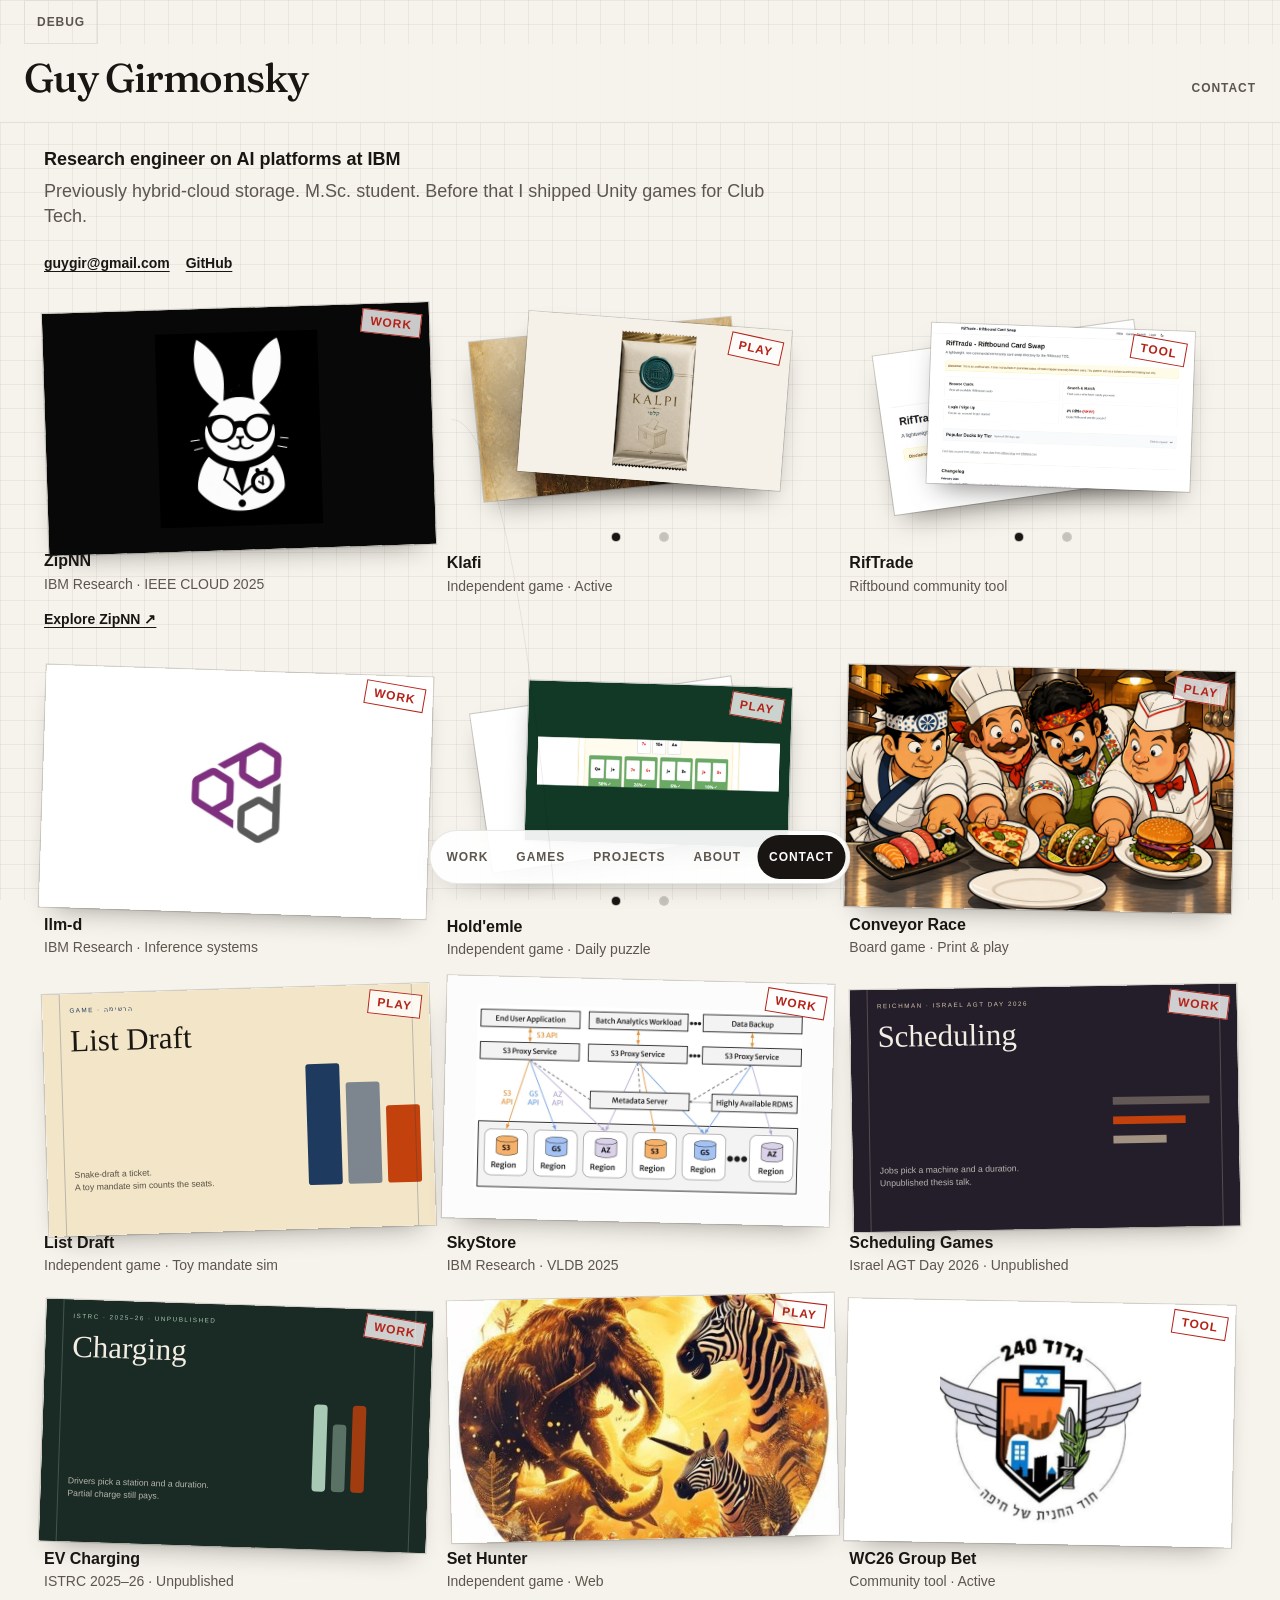
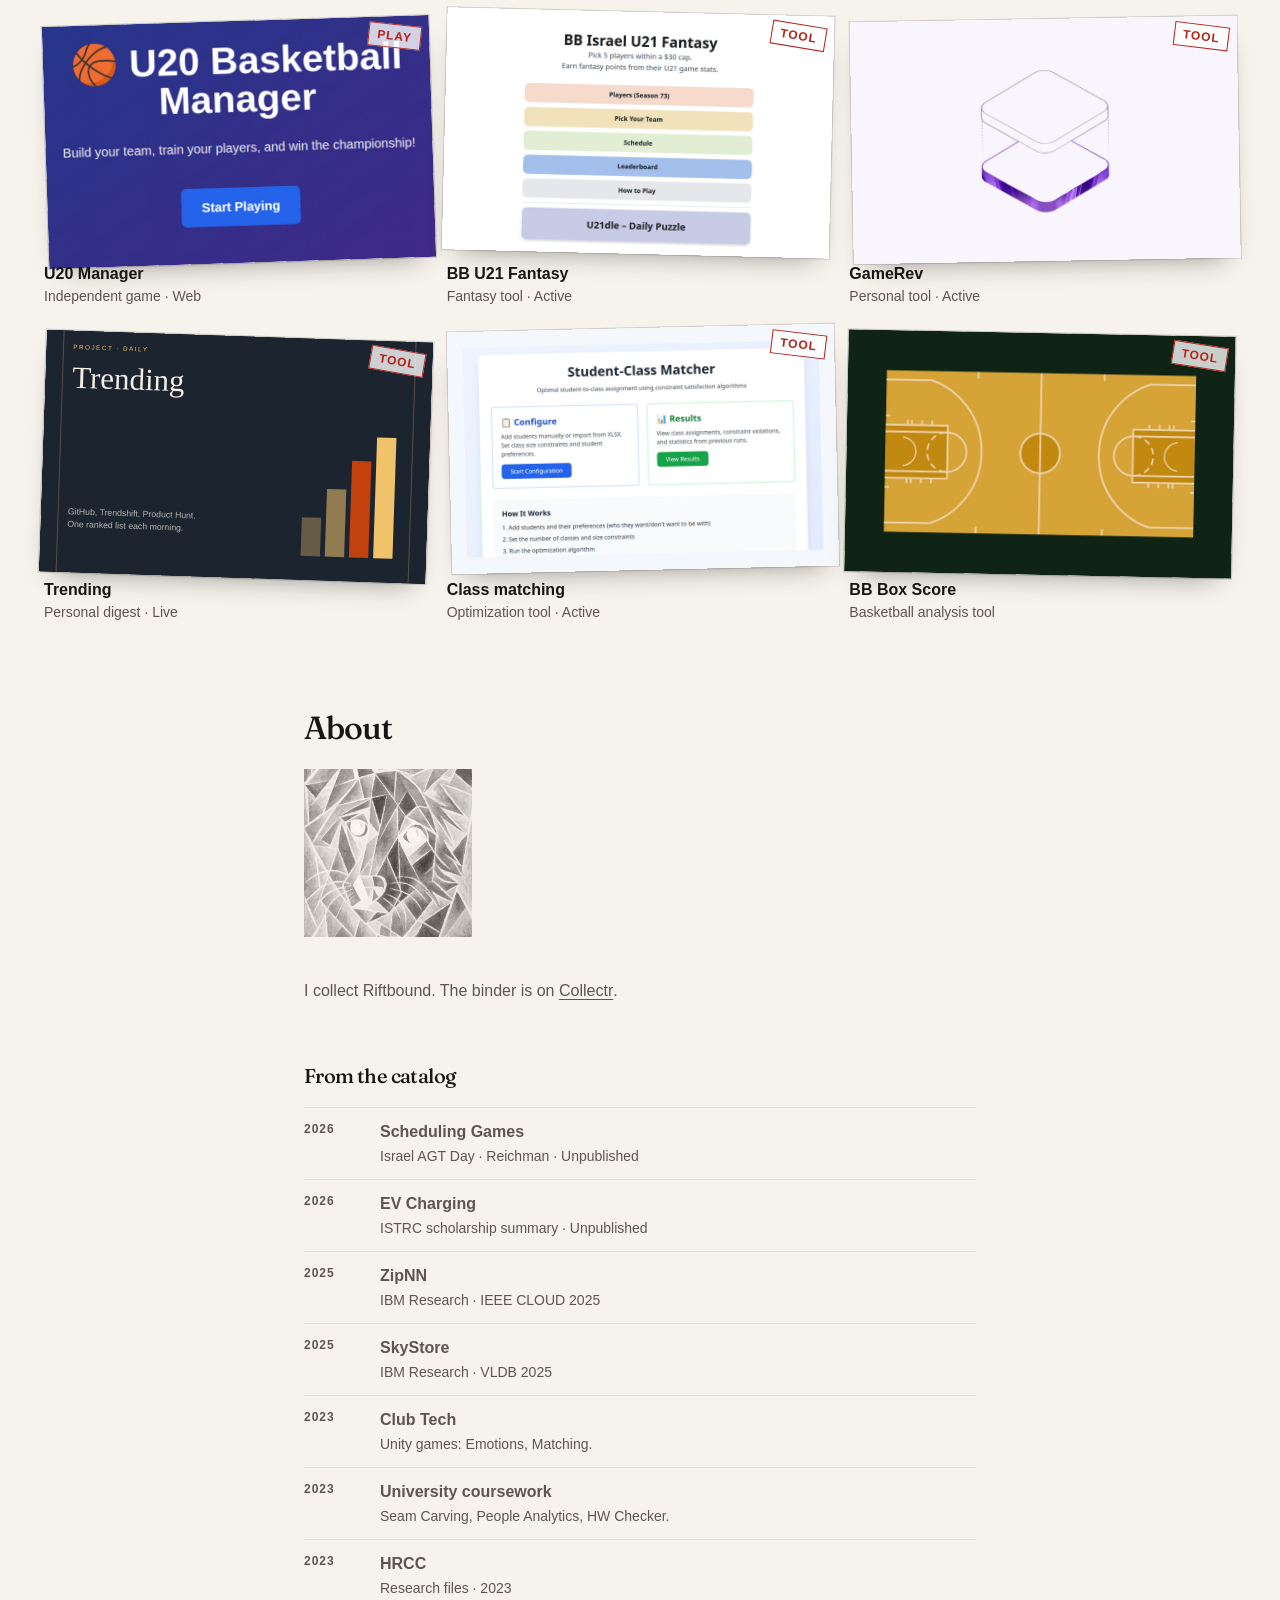
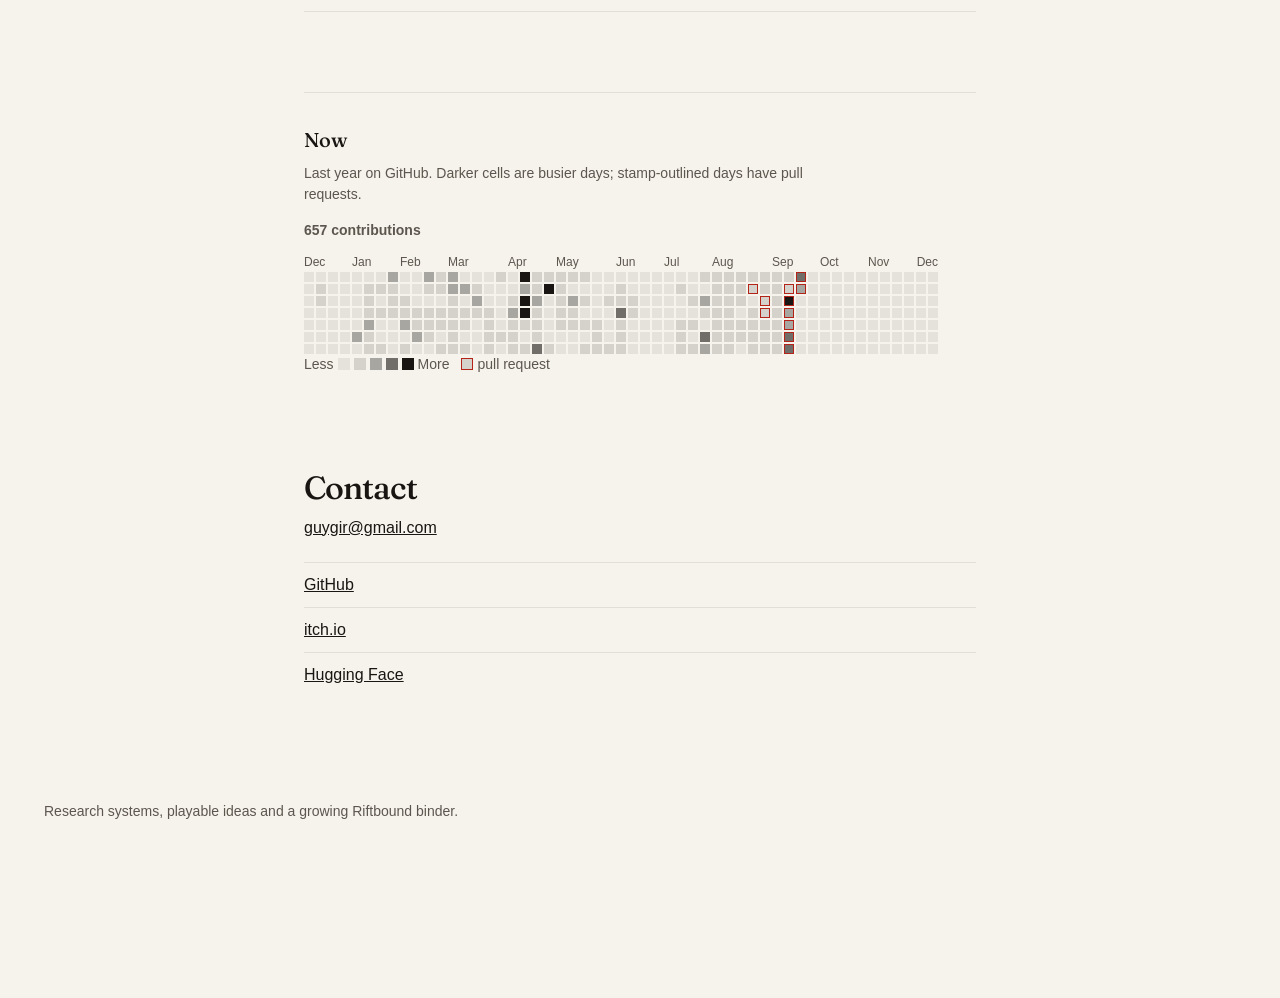
==== commit d9c13d9f: "Add a sourced ZipNN sketchnote explore page Open a standalone note from the ZipNN tile and inspect s" ====
--- a/index.html
+++ b/index.html
@@ -28,7 +28,7 @@
         document.documentElement.setAttribute("data-debug", debug);
       })();
     </script>
-    <link rel="stylesheet" href="css/styles.css?v=20261009a" />
+    <link rel="stylesheet" href="css/styles.css?v=20261010a" />
   </head>
   <body data-view="current">
     <a class="skip" href="#gallery">Skip to work</a>
@@ -167,11 +167,11 @@
       </article>
     </div>
 
-    <script src="js/data.js?v=20261009a"></script>
-    <script src="js/timeline.js?v=20261009a"></script>
-    <script src="js/activity.js?v=20261009a"></script>
-    <script src="js/app.js?v=20261009a"></script>
-    <script src="js/pulse.js?v=20261009a"></script>
-    <script src="js/strips.js?v=20261009a"></script>
+    <script src="js/data.js?v=20261010a"></script>
+    <script src="js/timeline.js?v=20261010a"></script>
+    <script src="js/activity.js?v=20261010a"></script>
+    <script src="js/app.js?v=20261010a"></script>
+    <script src="js/pulse.js?v=20261010a"></script>
+    <script src="js/strips.js?v=20261010a"></script>
   </body>
 </html>
--- a/css/styles.css
+++ b/css/styles.css
@@ -130,7 +130,10 @@
   left: var(--space-16);
   top: var(--space-12);
   z-index: 12;
-  padding: var(--space-8) var(--space-12);
+  display: inline-flex;
+  align-items: center;
+  min-height: 44px;
+  padding: 0 var(--space-12);
   background: var(--ink);
   color: var(--paper);
   text-decoration: none;
@@ -142,7 +145,7 @@
 .debug-bar {
   position: relative;
   z-index: 9;
-  padding: var(--space-4) var(--gutter);
+  padding: 0 var(--gutter);
 }
 
 .debug-chip {
@@ -232,6 +235,9 @@
 }
 
 .wordmark {
+  display: inline-flex;
+  align-items: center;
+  min-height: 44px;
   font-family: var(--display);
   font-size: var(--type-name);
   font-weight: var(--weight-500);
@@ -700,6 +706,17 @@
   -webkit-line-clamp: 1;
 }
 
+.tile-explore {
+  display: inline-flex;
+  align-items: center;
+  min-height: 44px;
+  color: var(--ink);
+  font-size: var(--type-caption);
+  font-weight: var(--weight-600);
+  text-decoration: underline;
+  text-underline-offset: 3px;
+}
+
 .archive-block {
   margin-top: var(--space-32);
 }
@@ -822,8 +839,15 @@
 }
 
 #contact li {
-  padding: var(--space-12) 0;
+  padding: 0;
   border-top: 1px solid var(--line);
+}
+
+#contact a {
+  display: inline-flex;
+  align-items: center;
+  min-width: 44px;
+  min-height: 44px;
 }
 
 .dock {
@@ -883,6 +907,9 @@
 }
 
 #about a {
+  display: inline-flex;
+  align-items: center;
+  min-height: 44px;
   text-decoration: underline;
   text-underline-offset: 3px;
 }
@@ -1324,8 +1351,8 @@
 
   .masthead {
     align-items: center;
-    min-height: auto;
-    padding: var(--space-8) var(--gutter);
+    min-height: 44px;
+    padding: 0 var(--gutter);
   }
 
   .opening { padding-top: 0; }
@@ -1364,7 +1391,7 @@
   .intro-role,
   .intro-bio { font-size: var(--type-lede); }
 
-  .intro-bio { margin-bottom: var(--space-4); }
+  .intro-bio { margin-bottom: var(--space-4); line-height: 1.3; }
 
   .intro-links { gap: var(--space-16); }
 
@@ -1957,6 +1984,20 @@
 
 html[data-layout="cards"] .card-explore { color: var(--ink); }
 
+html[data-layout="cards"] .card-explore[data-explore] {
+  display: inline-flex;
+  align-items: center;
+  min-height: 44px;
+  text-decoration: underline;
+  text-underline-offset: 3px;
+}
+
+html[data-layout="cards"] .card-more a {
+  display: inline-flex;
+  align-items: center;
+  min-height: 44px;
+}
+
 html[data-layout="cards"] .lineup .board > .card-tile:first-child {
   box-shadow: inset 0 2px 0 var(--accent, var(--ink));
 }
@@ -2016,6 +2057,12 @@
     grid-template-columns: repeat(2, minmax(0, 1fr));
   }
 
+  html[data-layout="cards"] .opening > .lineup:first-child .lineup-head {
+    margin-bottom: var(--space-4);
+  }
+
+  html[data-layout="cards"] .lineup-note { display: none; }
+
   html[data-layout="cards"] .card-tile,
   html[data-layout="cards"] .card-more {
     padding: var(--space-12);
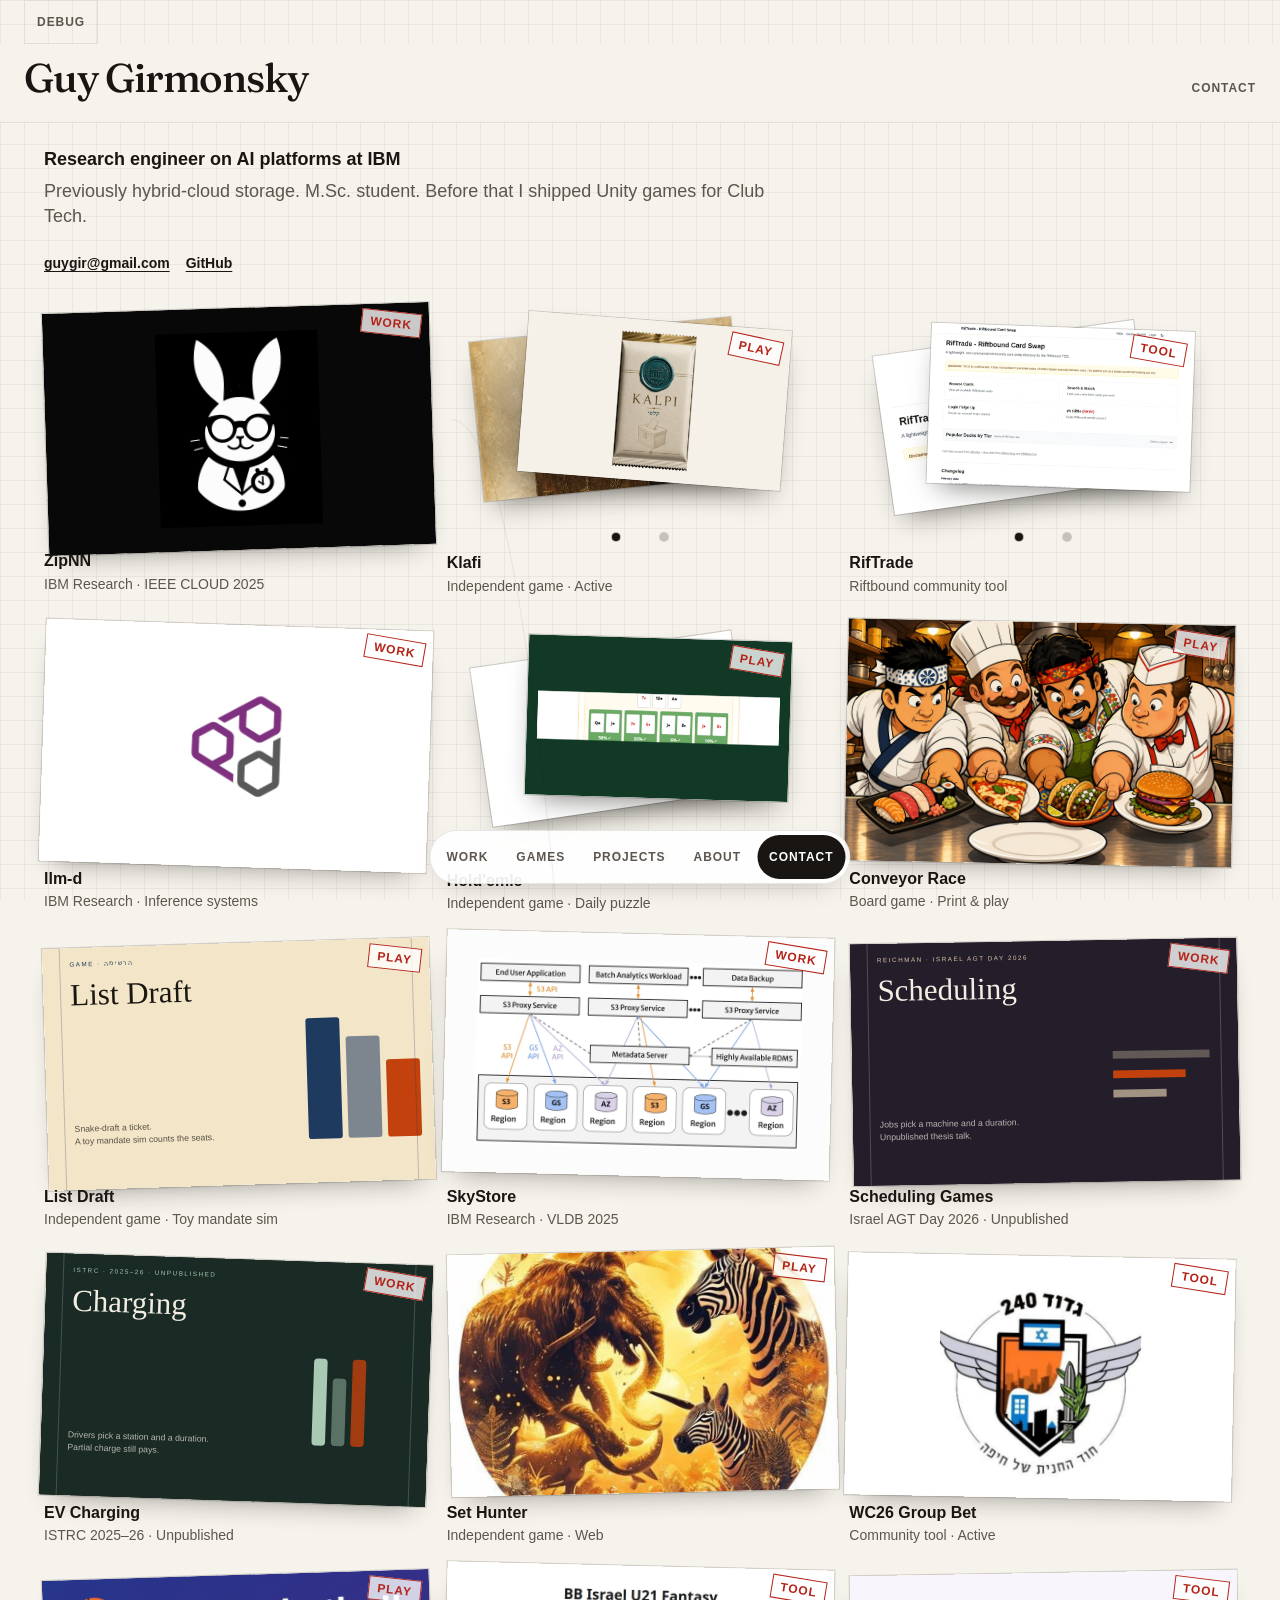
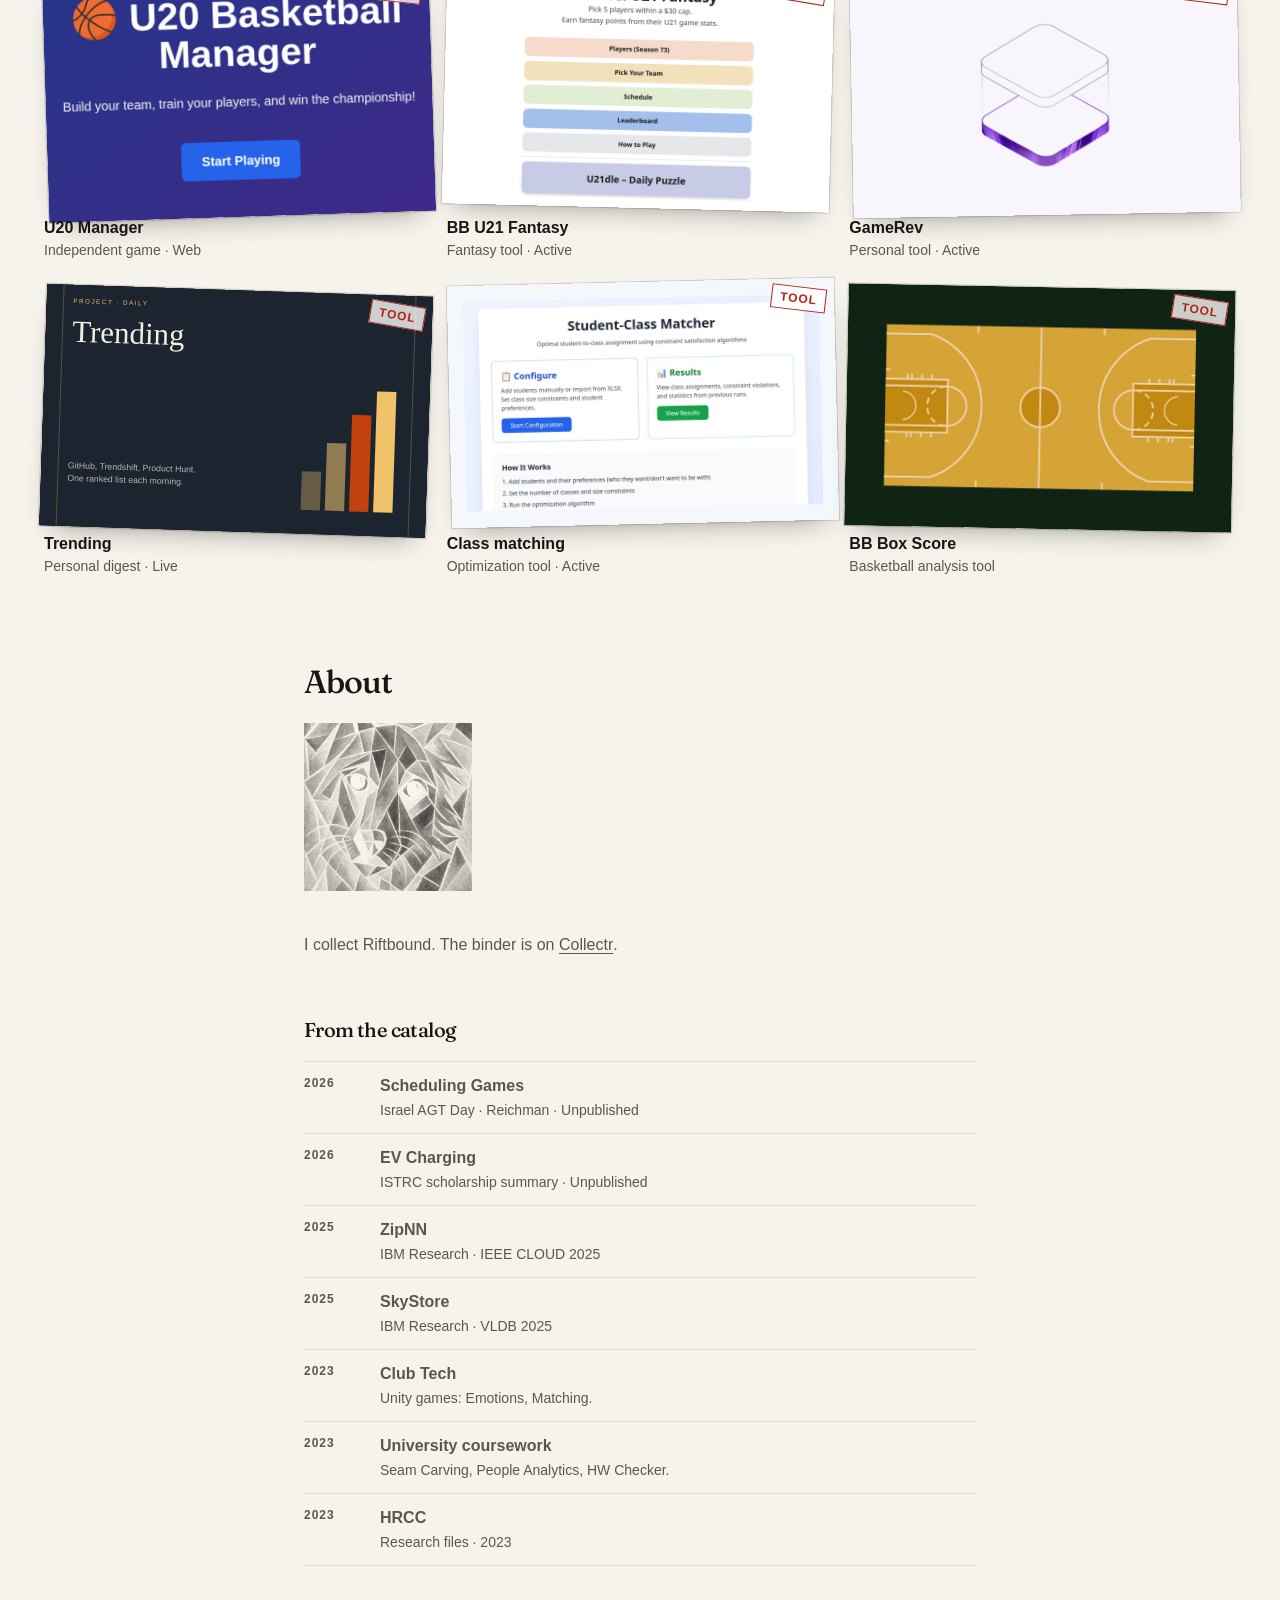
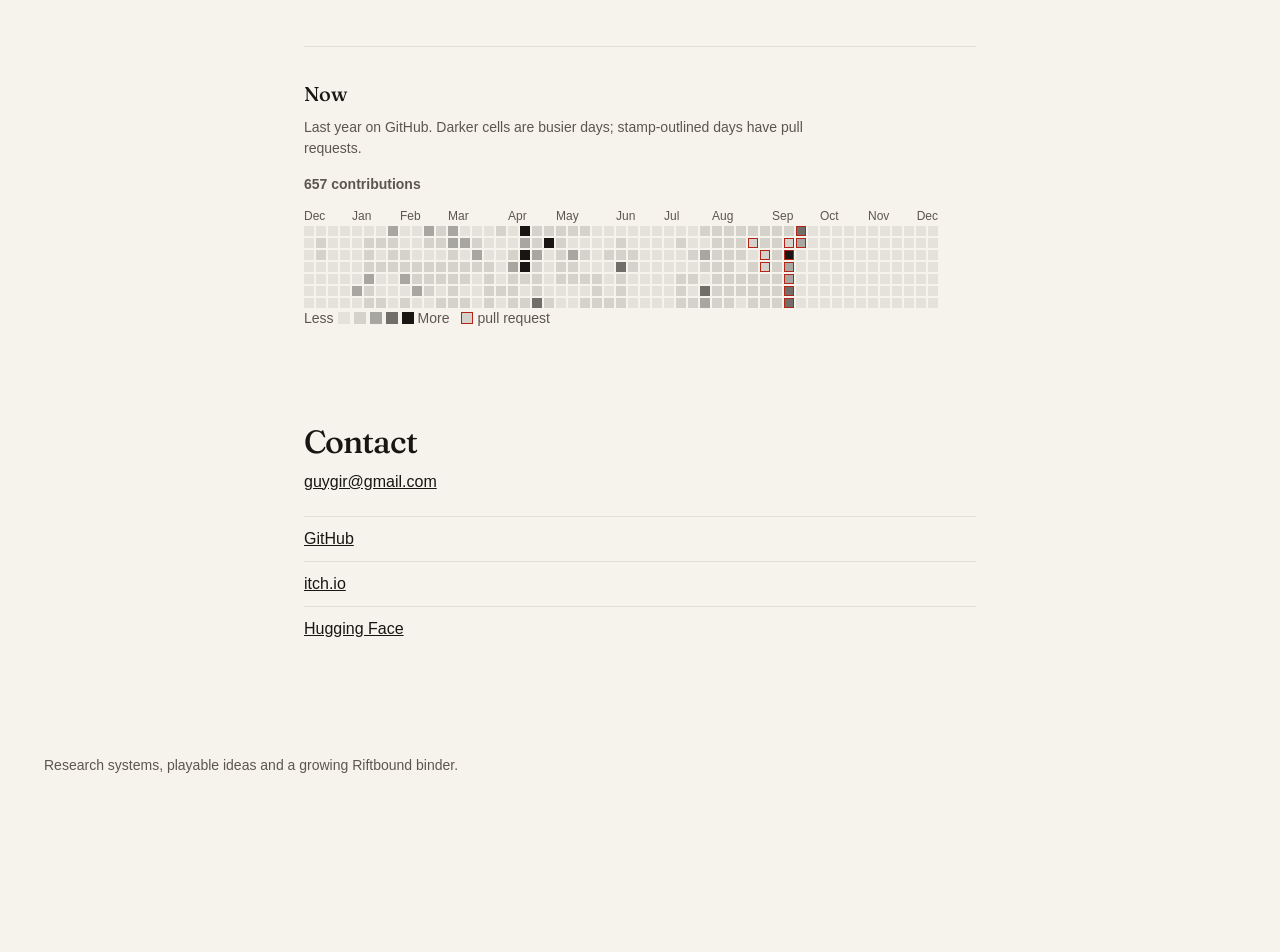
==== commit 6e46e884: "UI/UX system cleanup: tokens, first fold, and debug bar (#12) * Apply a single token system across e" ====
--- a/index.html
+++ b/index.html
@@ -28,7 +28,7 @@
         document.documentElement.setAttribute("data-debug", debug);
       })();
     </script>
-    <link rel="stylesheet" href="css/styles.css?v=20261010a" />
+    <link rel="stylesheet" href="css/styles.css?v=20261009a" />
   </head>
   <body data-view="current">
     <a class="skip" href="#gallery">Skip to work</a>
@@ -167,11 +167,11 @@
       </article>
     </div>
 
-    <script src="js/data.js?v=20261010a"></script>
-    <script src="js/timeline.js?v=20261010a"></script>
-    <script src="js/activity.js?v=20261010a"></script>
-    <script src="js/app.js?v=20261010a"></script>
-    <script src="js/pulse.js?v=20261010a"></script>
-    <script src="js/strips.js?v=20261010a"></script>
+    <script src="js/data.js?v=20261009a"></script>
+    <script src="js/timeline.js?v=20261009a"></script>
+    <script src="js/activity.js?v=20261009a"></script>
+    <script src="js/app.js?v=20261009a"></script>
+    <script src="js/pulse.js?v=20261009a"></script>
+    <script src="js/strips.js?v=20261009a"></script>
   </body>
 </html>
--- a/css/styles.css
+++ b/css/styles.css
@@ -706,17 +706,6 @@
   -webkit-line-clamp: 1;
 }
 
-.tile-explore {
-  display: inline-flex;
-  align-items: center;
-  min-height: 44px;
-  color: var(--ink);
-  font-size: var(--type-caption);
-  font-weight: var(--weight-600);
-  text-decoration: underline;
-  text-underline-offset: 3px;
-}
-
 .archive-block {
   margin-top: var(--space-32);
 }
@@ -1984,14 +1973,6 @@
 
 html[data-layout="cards"] .card-explore { color: var(--ink); }
 
-html[data-layout="cards"] .card-explore[data-explore] {
-  display: inline-flex;
-  align-items: center;
-  min-height: 44px;
-  text-decoration: underline;
-  text-underline-offset: 3px;
-}
-
 html[data-layout="cards"] .card-more a {
   display: inline-flex;
   align-items: center;
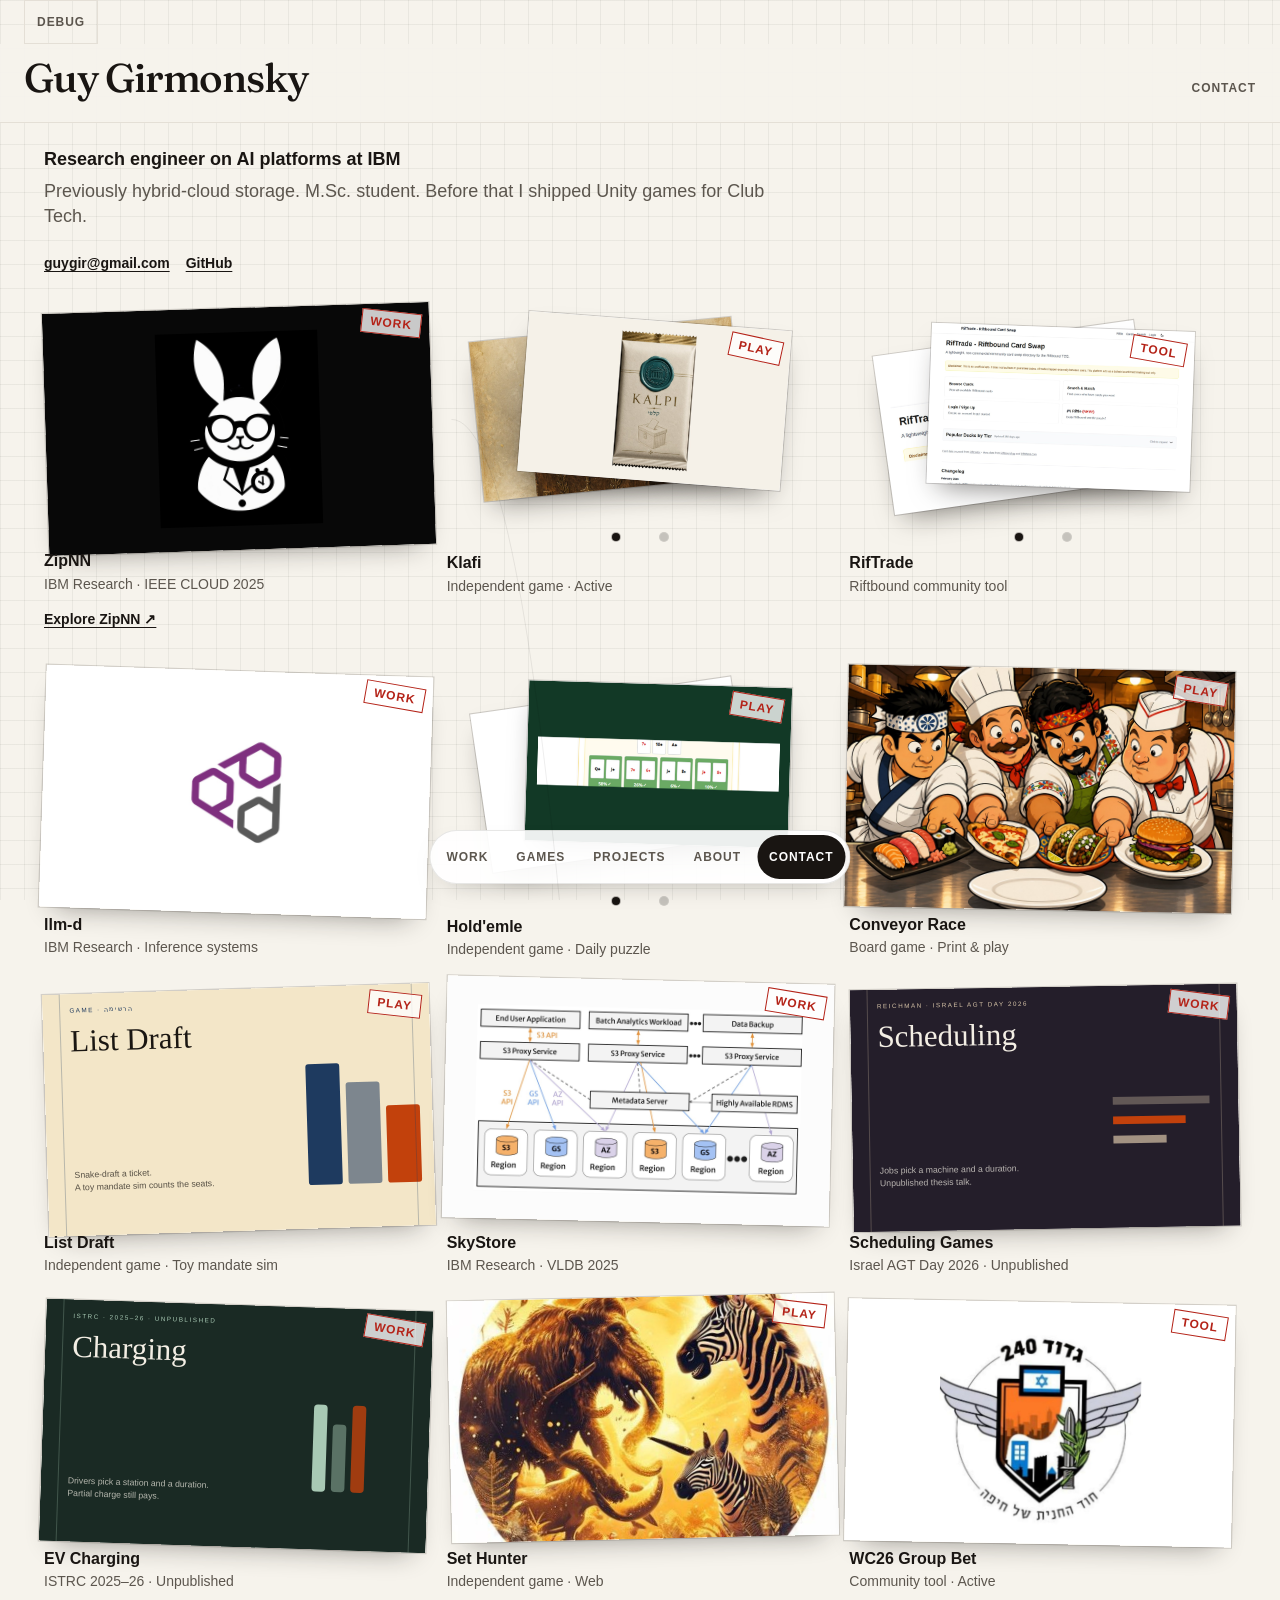
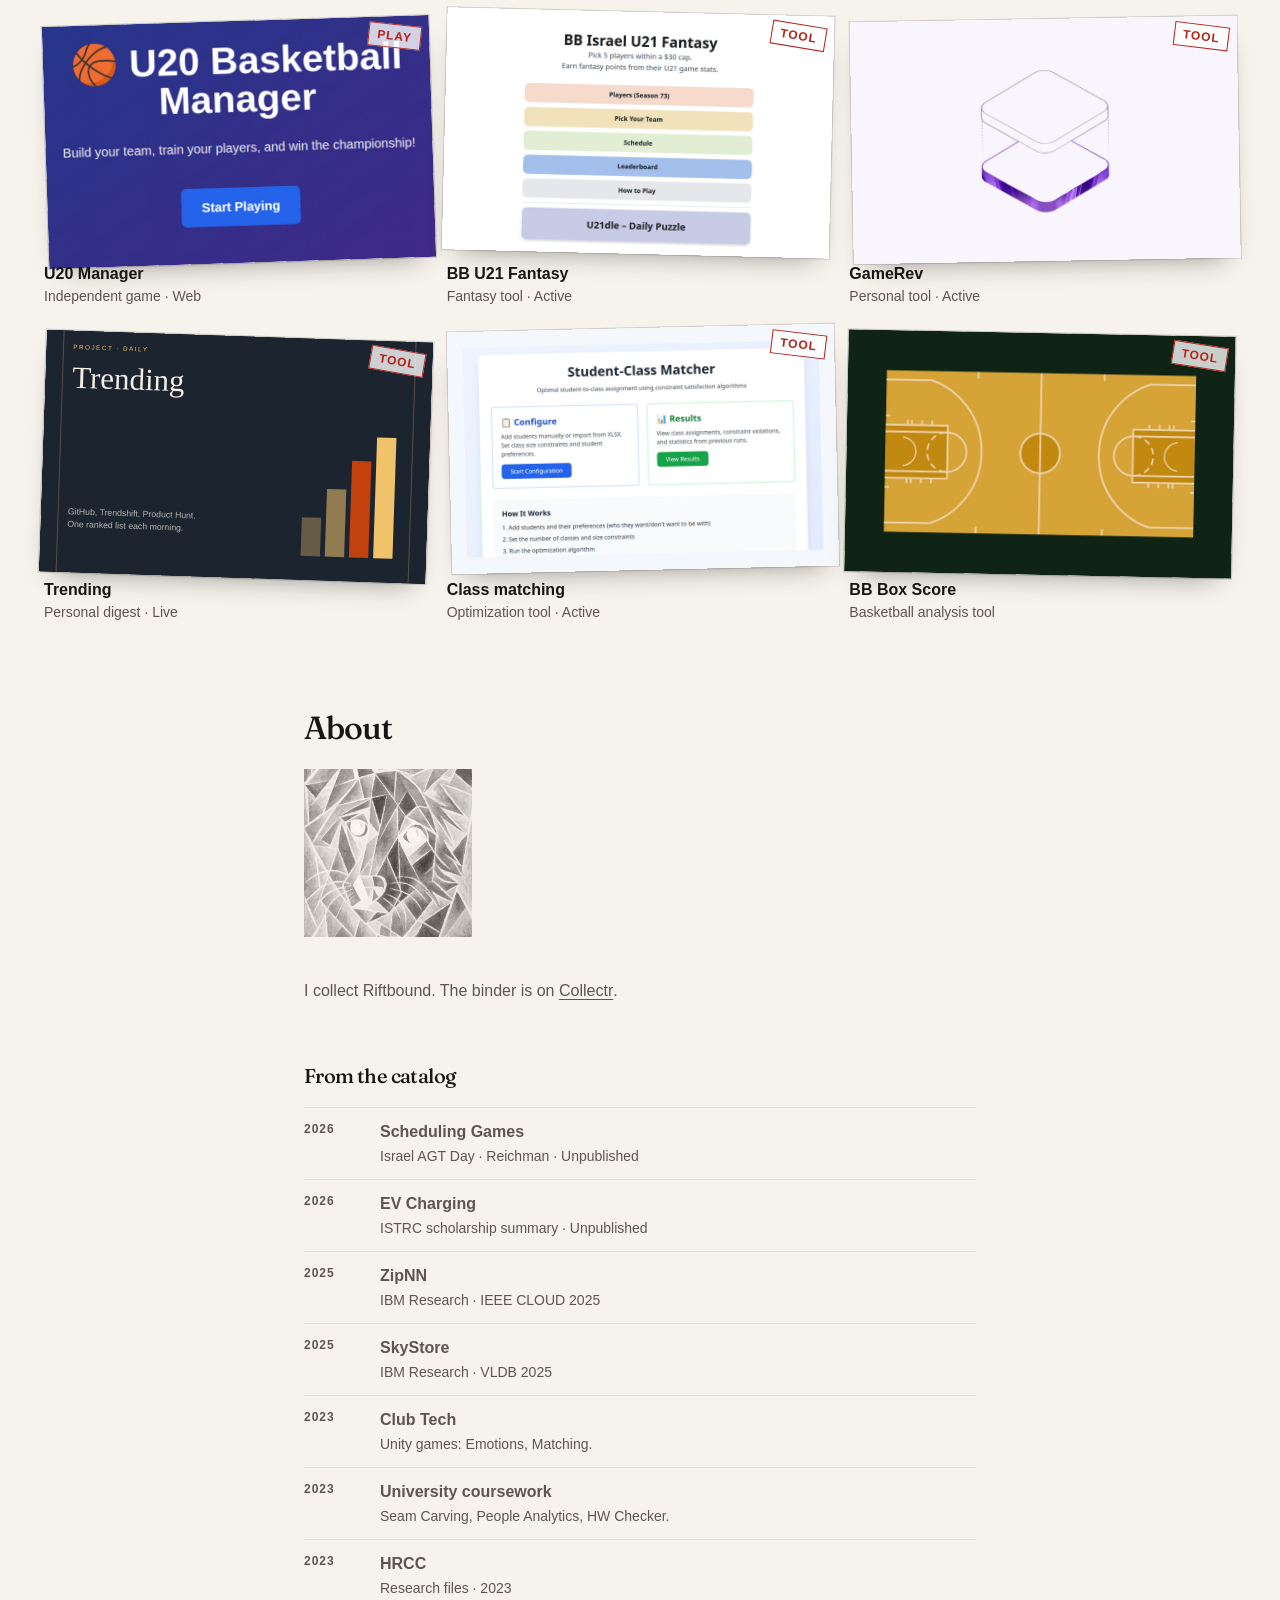
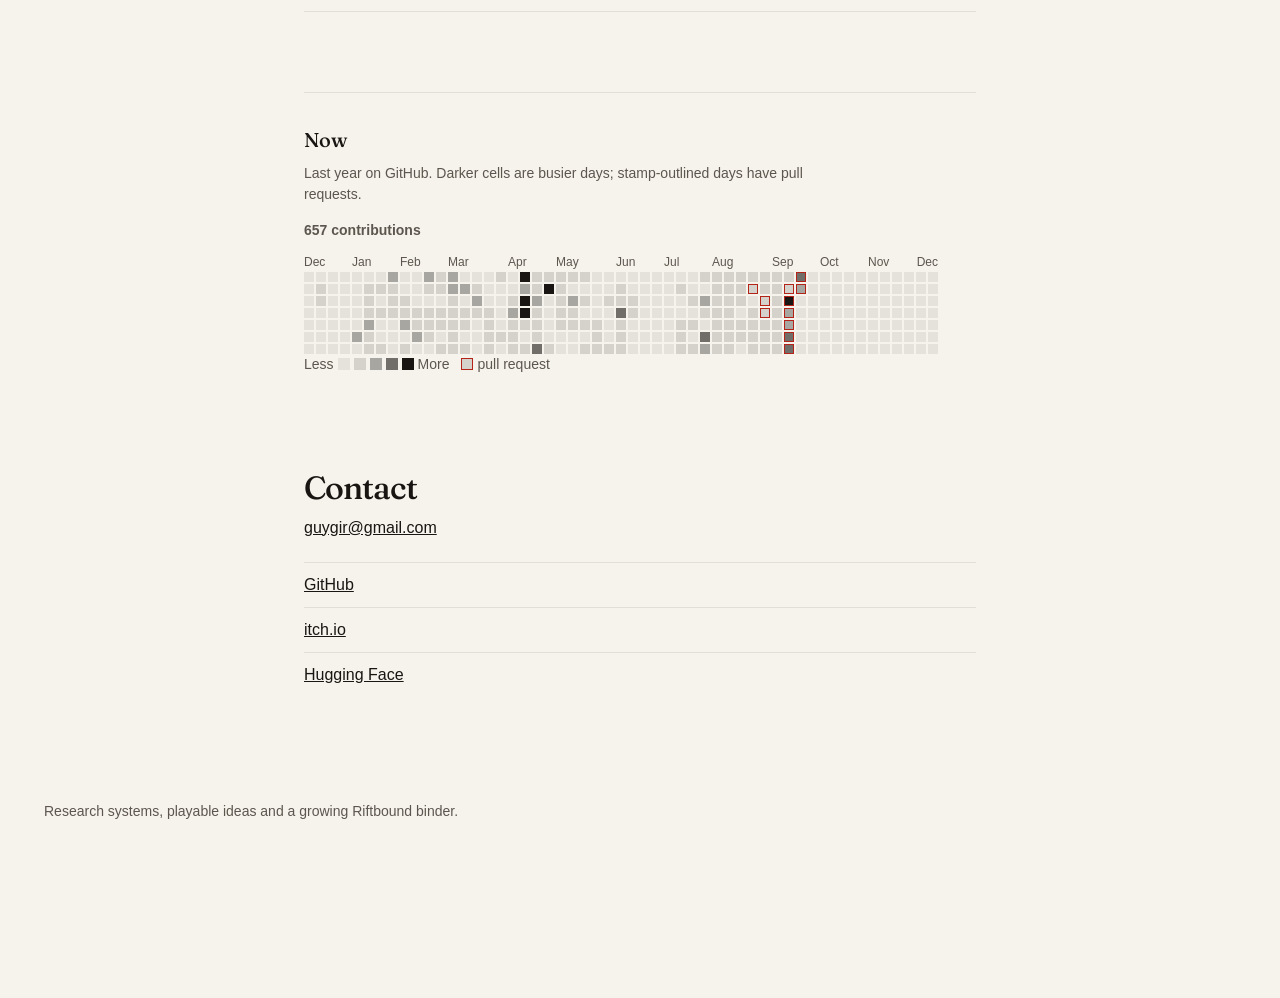
==== commit f5124c51: "Add ZipNN sketchnote explore page (#13) * Add a sourced ZipNN sketchnote explore page  Open a standa" ====
--- a/index.html
+++ b/index.html
@@ -28,7 +28,7 @@
         document.documentElement.setAttribute("data-debug", debug);
       })();
     </script>
-    <link rel="stylesheet" href="css/styles.css?v=20261009a" />
+    <link rel="stylesheet" href="css/styles.css?v=20261010a" />
   </head>
   <body data-view="current">
     <a class="skip" href="#gallery">Skip to work</a>
@@ -167,11 +167,11 @@
       </article>
     </div>
 
-    <script src="js/data.js?v=20261009a"></script>
-    <script src="js/timeline.js?v=20261009a"></script>
-    <script src="js/activity.js?v=20261009a"></script>
-    <script src="js/app.js?v=20261009a"></script>
-    <script src="js/pulse.js?v=20261009a"></script>
-    <script src="js/strips.js?v=20261009a"></script>
+    <script src="js/data.js?v=20261010a"></script>
+    <script src="js/timeline.js?v=20261010a"></script>
+    <script src="js/activity.js?v=20261010a"></script>
+    <script src="js/app.js?v=20261010a"></script>
+    <script src="js/pulse.js?v=20261010a"></script>
+    <script src="js/strips.js?v=20261010a"></script>
   </body>
 </html>
--- a/css/styles.css
+++ b/css/styles.css
@@ -706,6 +706,17 @@
   -webkit-line-clamp: 1;
 }
 
+.tile-explore {
+  display: inline-flex;
+  align-items: center;
+  min-height: 44px;
+  color: var(--ink);
+  font-size: var(--type-caption);
+  font-weight: var(--weight-600);
+  text-decoration: underline;
+  text-underline-offset: 3px;
+}
+
 .archive-block {
   margin-top: var(--space-32);
 }
@@ -1973,6 +1984,14 @@
 
 html[data-layout="cards"] .card-explore { color: var(--ink); }
 
+html[data-layout="cards"] .card-explore[data-explore] {
+  display: inline-flex;
+  align-items: center;
+  min-height: 44px;
+  text-decoration: underline;
+  text-underline-offset: 3px;
+}
+
 html[data-layout="cards"] .card-more a {
   display: inline-flex;
   align-items: center;
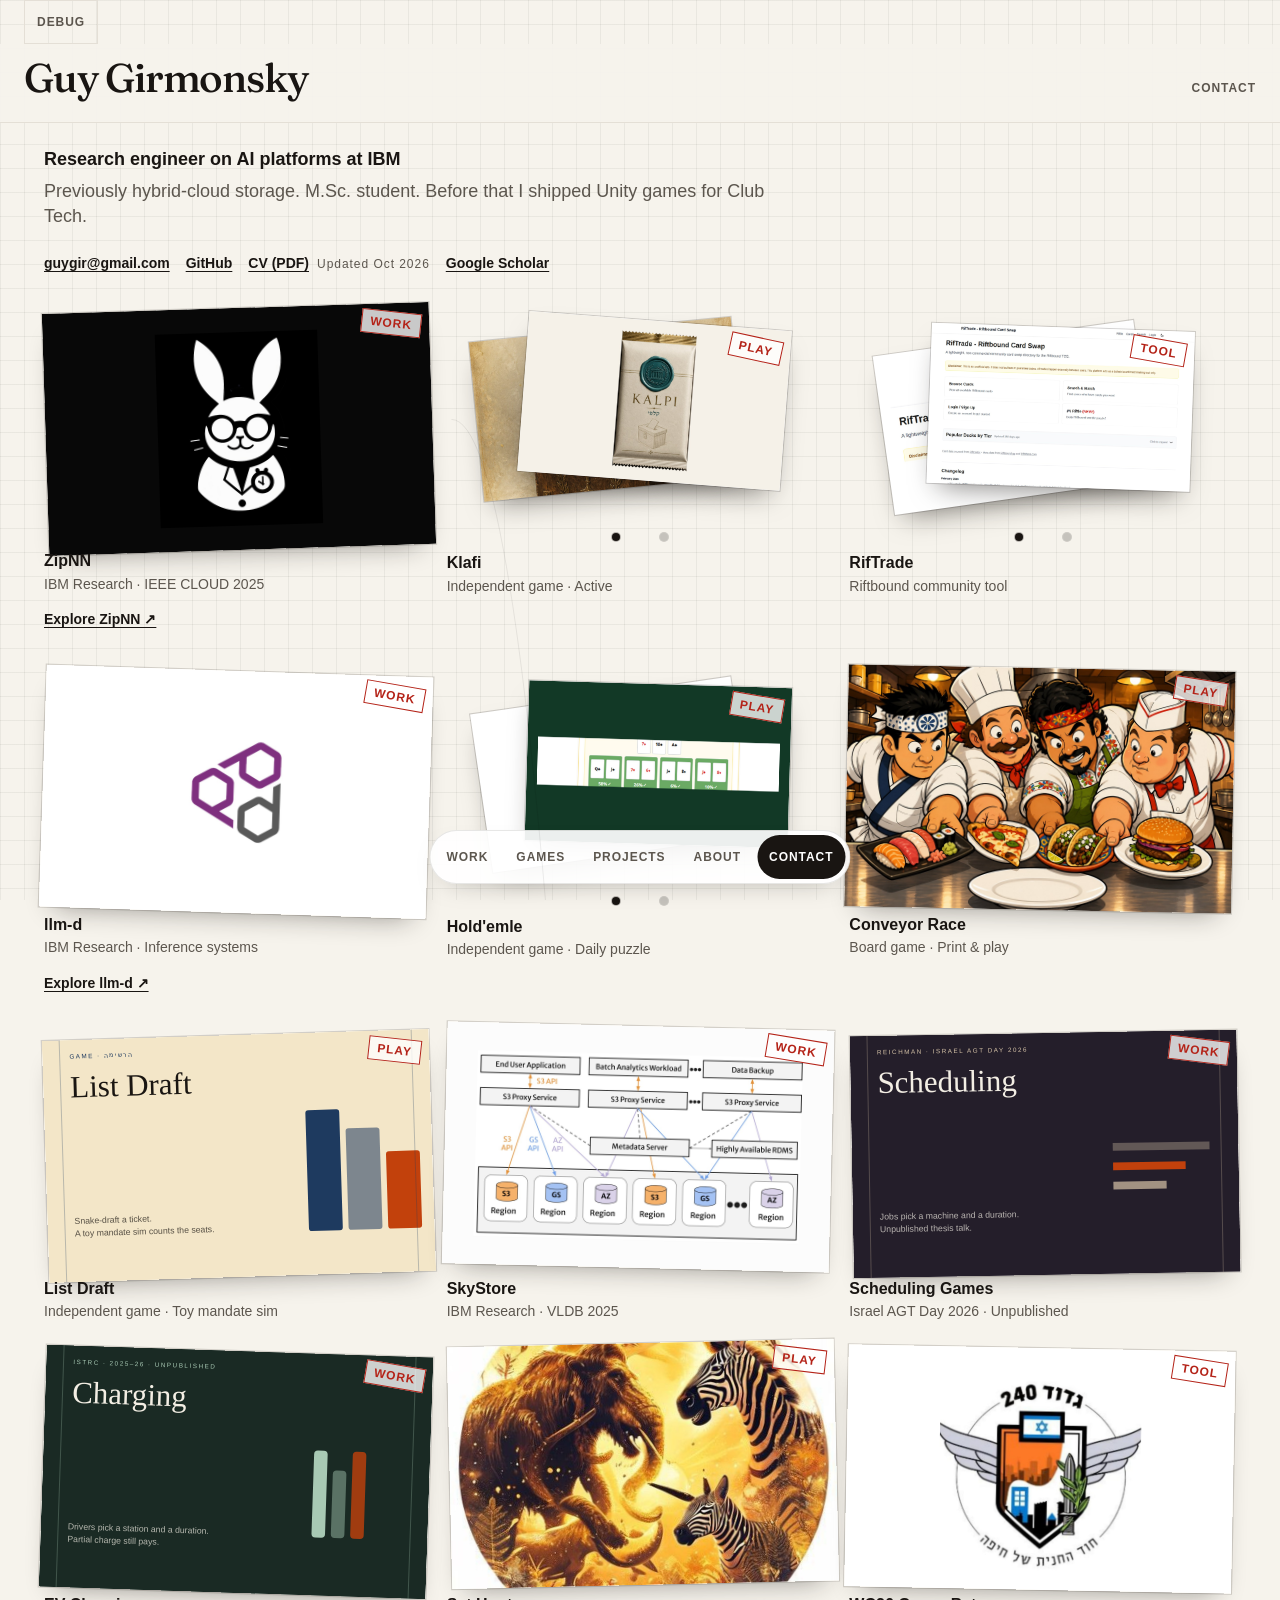
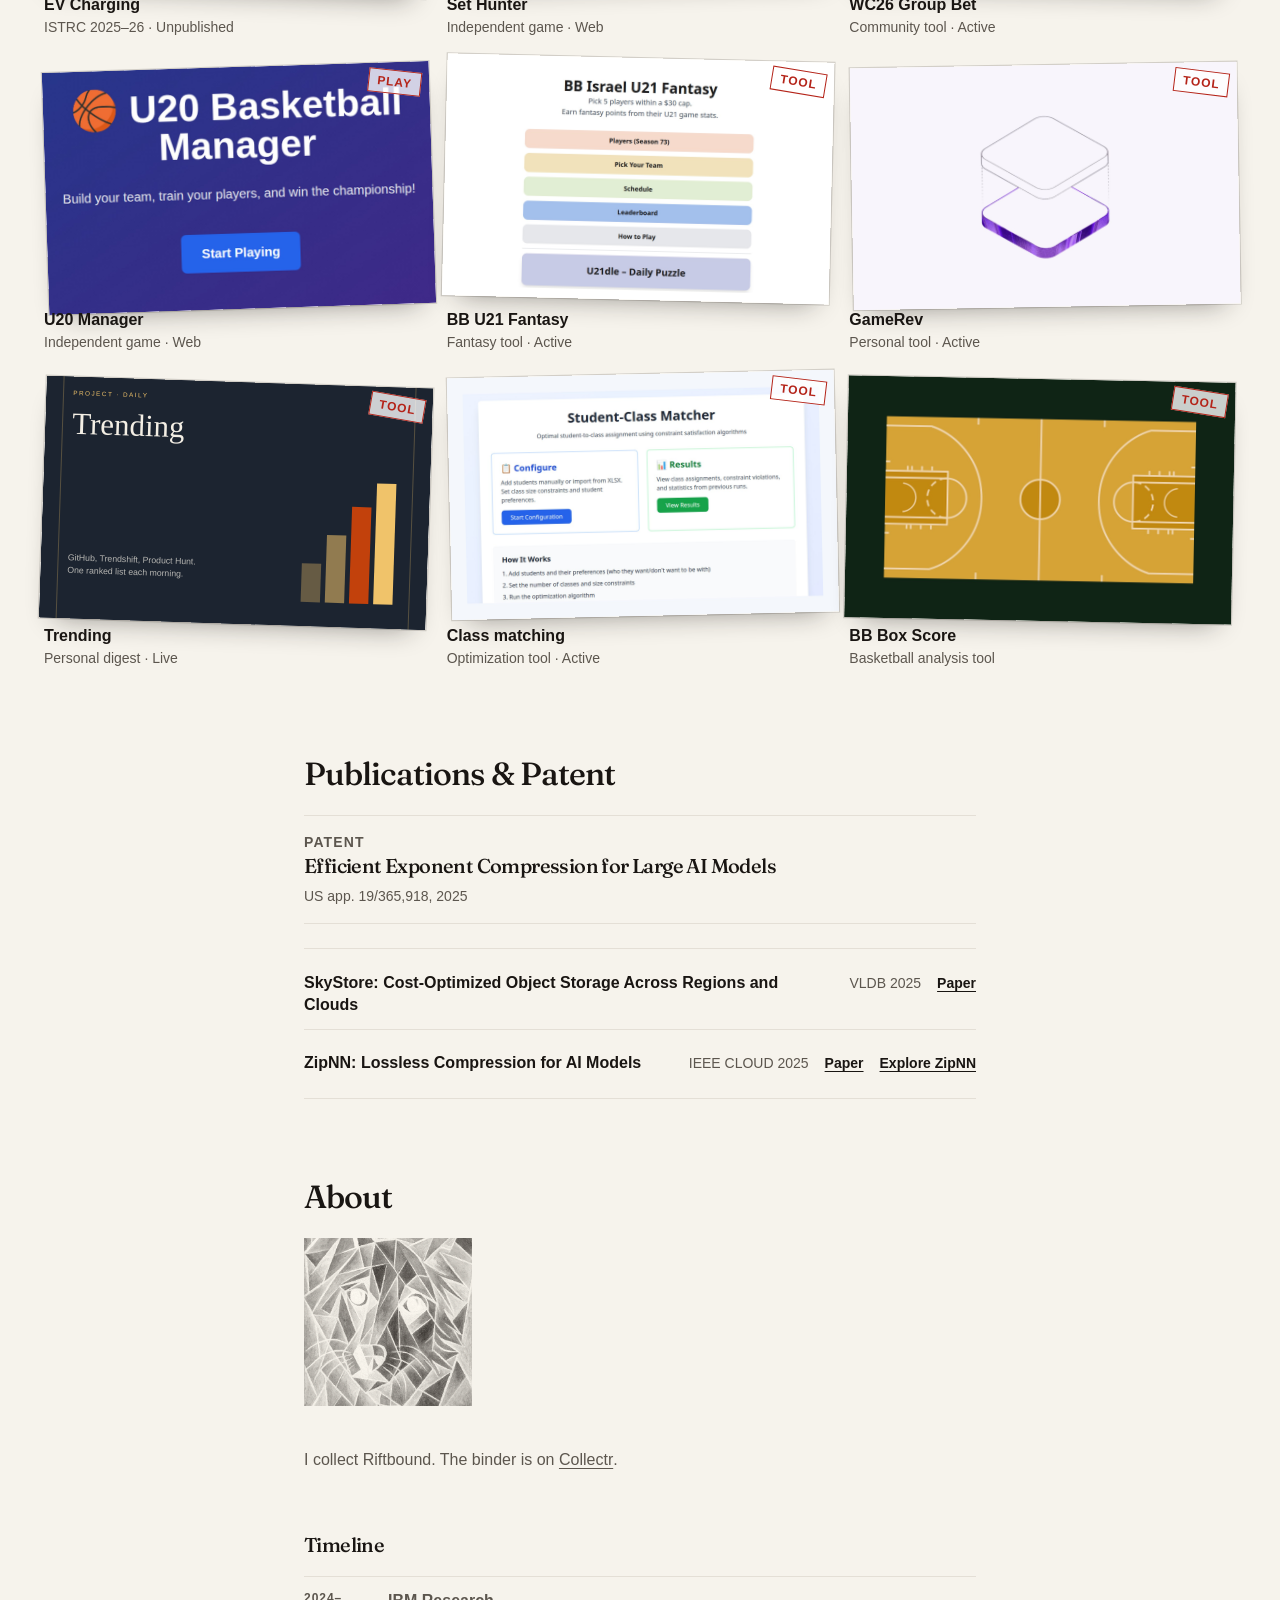
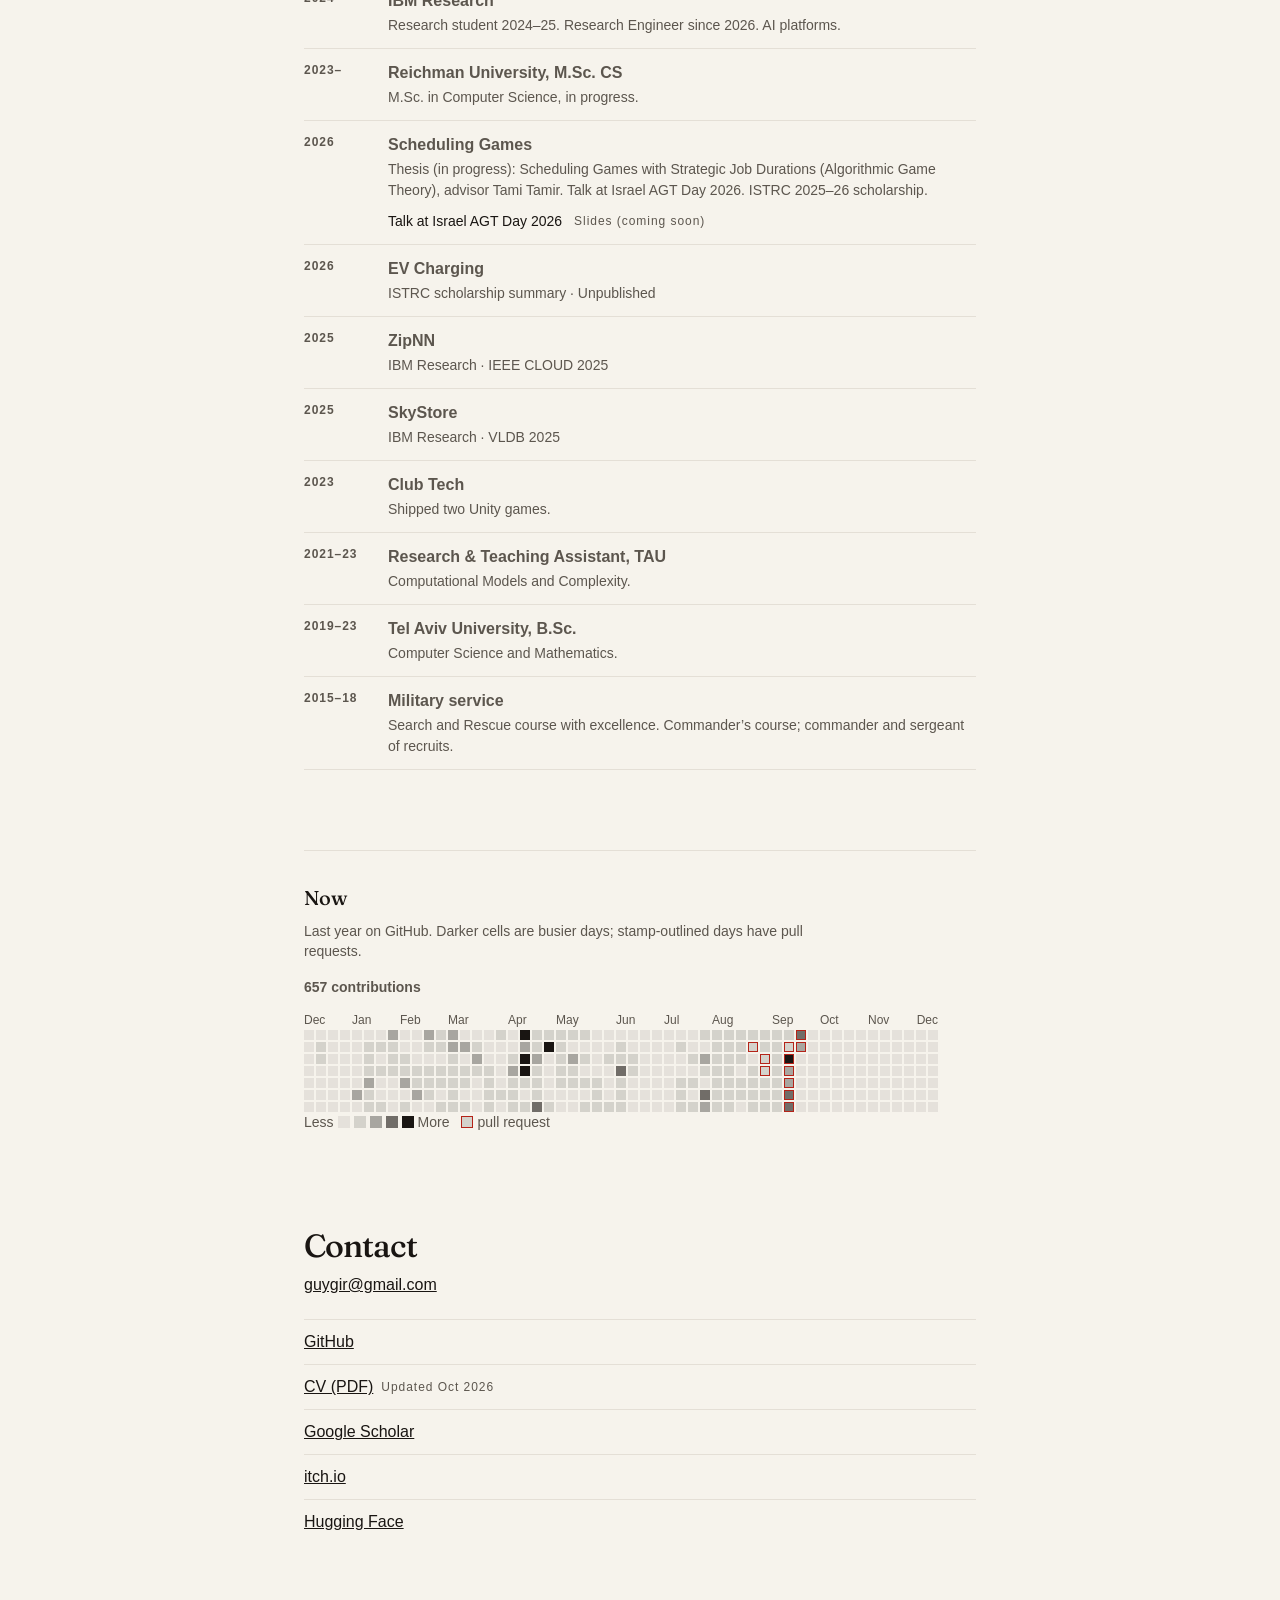
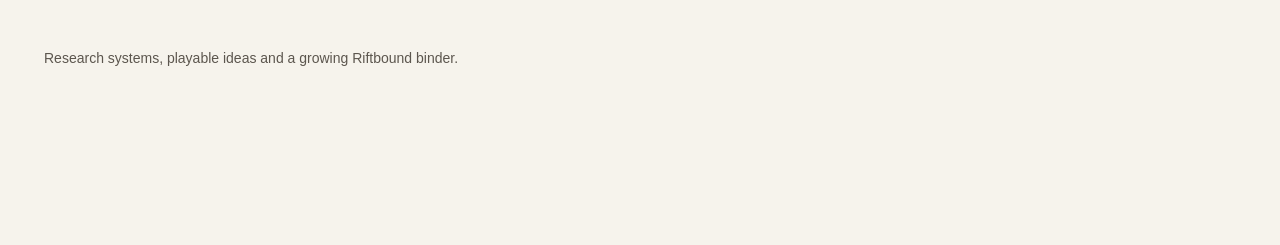
==== commit e3393d9c: "Add CV, patent, publications, and a sourced About timeline Link the public CV and Google Scholar fro" ====
--- a/index.html
+++ b/index.html
@@ -28,7 +28,7 @@
         document.documentElement.setAttribute("data-debug", debug);
       })();
     </script>
-    <link rel="stylesheet" href="css/styles.css?v=20261010a" />
+    <link rel="stylesheet" href="css/styles.css?v=20261021a" />
   </head>
   <body data-view="current">
     <a class="skip" href="#gallery">Skip to work</a>
@@ -68,10 +68,37 @@
         <p class="intro-links">
           <a href="mailto:guygir@gmail.com">guygir@gmail.com</a>
           <a href="https://github.com/guygir">GitHub</a>
+          <span class="intro-cv">
+            <a href="assets/Guy_Girmonsky_CV.pdf">CV (PDF)</a>
+            <span class="intro-updated">Updated Oct 2026</span>
+          </span>
+          <a href="https://scholar.google.co.il/citations?view_op=list_works&amp;hl=en&amp;user=_VMWNfcAAAAJ">Google Scholar</a>
         </p>
       </section>
 
       <div id="gallery"></div>
+
+      <section id="pubs">
+        <h2 class="reveal">Publications &amp; Patent</h2>
+        <article class="pub pub-patent">
+          <p class="pub-kind">Patent</p>
+          <h3>Efficient Exponent Compression for Large AI Models</h3>
+          <p>US app. 19/365,918, 2025</p>
+        </article>
+        <ul class="pub-list">
+          <li>
+            <cite>SkyStore: Cost-Optimized Object Storage Across Regions and Clouds</cite>
+            <span class="pub-venue">VLDB 2025</span>
+            <a href="https://arxiv.org/abs/2502.20818">Paper</a>
+          </li>
+          <li>
+            <cite>ZipNN: Lossless Compression for AI Models</cite>
+            <span class="pub-venue">IEEE CLOUD 2025</span>
+            <a href="https://arxiv.org/abs/2411.05239">Paper</a>
+            <a href="projects/zipnn.html">Explore ZipNN</a>
+          </li>
+        </ul>
+      </section>
 
       <section id="about">
         <h2 class="reveal">About</h2>
@@ -86,7 +113,7 @@
             </p>
           </div>
           <div class="journey" id="journey">
-            <h3>From the catalog</h3>
+            <h3>Timeline</h3>
             <ol class="timeline" id="timeline"></ol>
           </div>
         </div>
@@ -117,6 +144,11 @@
         <p><a href="mailto:guygir@gmail.com">guygir@gmail.com</a></p>
         <ul>
           <li><a href="https://github.com/guygir">GitHub</a></li>
+          <li>
+            <a href="assets/Guy_Girmonsky_CV.pdf">CV (PDF)</a>
+            <span class="intro-updated">Updated Oct 2026</span>
+          </li>
+          <li><a href="https://scholar.google.co.il/citations?view_op=list_works&amp;hl=en&amp;user=_VMWNfcAAAAJ">Google Scholar</a></li>
           <li><a href="https://guygir.itch.io">itch.io</a></li>
           <li><a href="https://huggingface.co/Guygir">Hugging Face</a></li>
         </ul>
@@ -158,6 +190,7 @@
         <h2 id="sheet-title"></h2>
         <p class="sheet-detail" id="sheet-detail"></p>
         <p class="sheet-story" id="sheet-story"></p>
+        <p class="sheet-talk" id="sheet-talk" hidden></p>
         <div class="sheet-bar">
           <button type="button" id="sheet-prev">Prev</button>
           <a id="sheet-enter" target="_blank" rel="noopener noreferrer">Open</a>
@@ -167,10 +200,10 @@
       </article>
     </div>
 
-    <script src="js/data.js?v=20261010a"></script>
-    <script src="js/timeline.js?v=20261010a"></script>
+    <script src="js/data.js?v=20261021a"></script>
+    <script src="js/timeline.js?v=20261021a"></script>
     <script src="js/activity.js?v=20261010a"></script>
-    <script src="js/app.js?v=20261010a"></script>
+    <script src="js/app.js?v=20261021a"></script>
     <script src="js/pulse.js?v=20261010a"></script>
     <script src="js/strips.js?v=20261010a"></script>
   </body>
--- a/css/styles.css
+++ b/css/styles.css
@@ -297,11 +297,26 @@
   text-underline-offset: 3px;
 }
 
+.intro-cv {
+  display: inline-flex;
+  flex-wrap: wrap;
+  align-items: center;
+  gap: var(--space-8);
+}
+
+.intro-updated {
+  color: var(--mute);
+  font-size: var(--type-label);
+  font-weight: var(--weight-400);
+  letter-spacing: var(--track-label);
+}
+
 main { min-width: 0; }
 
 #gallery,
 .opening,
 .chapter,
+#pubs,
 #about,
 #contact,
 footer {
@@ -371,6 +386,7 @@
 }
 
 .chapter-head h2,
+#pubs h2,
 #about h2,
 #contact h2 {
   margin: 0;
@@ -381,6 +397,7 @@
   line-height: 1.1;
 }
 
+#pubs > h2,
 #about > h2 {
   margin: 0 0 var(--space-24);
 }
@@ -735,10 +752,88 @@
   font-size: var(--type-caption);
 }
 
+#pubs,
 #about {
   max-width: 720px;
   margin: 0 auto;
   padding: var(--space-80) var(--gutter) 0;
+}
+
+#pubs h2,
+#about h2 {
+  margin: 0 0 var(--space-24);
+}
+
+.pub-patent {
+  margin: 0 0 var(--space-24);
+  padding: var(--space-16) 0;
+  border-top: 1px solid var(--line);
+  border-bottom: 1px solid var(--line);
+}
+
+.pub-kind {
+  margin: 0 0 var(--space-8);
+  color: var(--stamp);
+  font-size: var(--type-label);
+  font-weight: var(--weight-600);
+  letter-spacing: var(--track-label);
+  text-transform: uppercase;
+}
+
+.pub-patent h3 {
+  margin: 0 0 var(--space-8);
+  font-family: var(--display);
+  font-size: var(--type-h3);
+  font-weight: var(--weight-500);
+  letter-spacing: var(--track-display);
+  line-height: 1.25;
+}
+
+.pub-patent p {
+  margin: 0;
+  color: var(--mute);
+  font-size: var(--type-caption);
+}
+
+.pub-list {
+  margin: 0;
+  padding: 0;
+  list-style: none;
+}
+
+.pub-list li {
+  display: flex;
+  flex-wrap: wrap;
+  align-items: baseline;
+  gap: var(--space-8) var(--space-16);
+  margin: 0;
+  padding: var(--space-12) 0;
+  border-top: 1px solid var(--line);
+}
+
+.pub-list li:last-child { border-bottom: 1px solid var(--line); }
+
+.pub-list cite {
+  flex: 1 1 16rem;
+  font-style: normal;
+  font-size: var(--type-body);
+  font-weight: var(--weight-600);
+  line-height: 1.4;
+}
+
+.pub-venue {
+  color: var(--mute);
+  font-size: var(--type-caption);
+}
+
+.pub-list a {
+  display: inline-flex;
+  align-items: center;
+  min-height: 44px;
+  color: var(--ink);
+  font-size: var(--type-caption);
+  font-weight: var(--weight-600);
+  text-underline-offset: 3px;
 }
 
 .about-grid {
@@ -783,7 +878,7 @@
 
 .timeline li {
   display: grid;
-  grid-template-columns: 64px minmax(0, 1fr);
+  grid-template-columns: 72px minmax(0, 1fr);
   gap: var(--space-12);
   margin: 0;
   padding: var(--space-12) 0;
@@ -818,6 +913,46 @@
   font-size: var(--type-caption);
 }
 
+.talk-line {
+  display: flex;
+  flex-wrap: wrap;
+  align-items: center;
+  gap: var(--space-8) var(--space-12);
+  margin-top: var(--space-8);
+}
+
+.talk-text {
+  color: var(--ink);
+  font-size: var(--type-caption);
+}
+
+.slides-soon {
+  color: var(--mute);
+  font-size: var(--type-label);
+  font-weight: var(--weight-400);
+  letter-spacing: var(--track-label);
+}
+
+.slides-link {
+  display: inline-flex;
+  align-items: center;
+  min-height: 44px;
+  color: var(--ink);
+  font-size: var(--type-caption);
+  font-weight: var(--weight-600);
+}
+
+.sheet-talk {
+  display: flex;
+  flex-wrap: wrap;
+  align-items: center;
+  gap: var(--space-8) var(--space-12);
+  margin: 0 0 var(--space-16);
+  max-width: 32em;
+}
+
+.sheet-talk[hidden] { display: none; }
+
 .about-links {
   margin: 22px 0 0;
   padding: 0;
@@ -839,6 +974,10 @@
 }
 
 #contact li {
+  display: flex;
+  flex-wrap: wrap;
+  align-items: center;
+  gap: var(--space-8);
   padding: 0;
   border-top: 1px solid var(--line);
 }
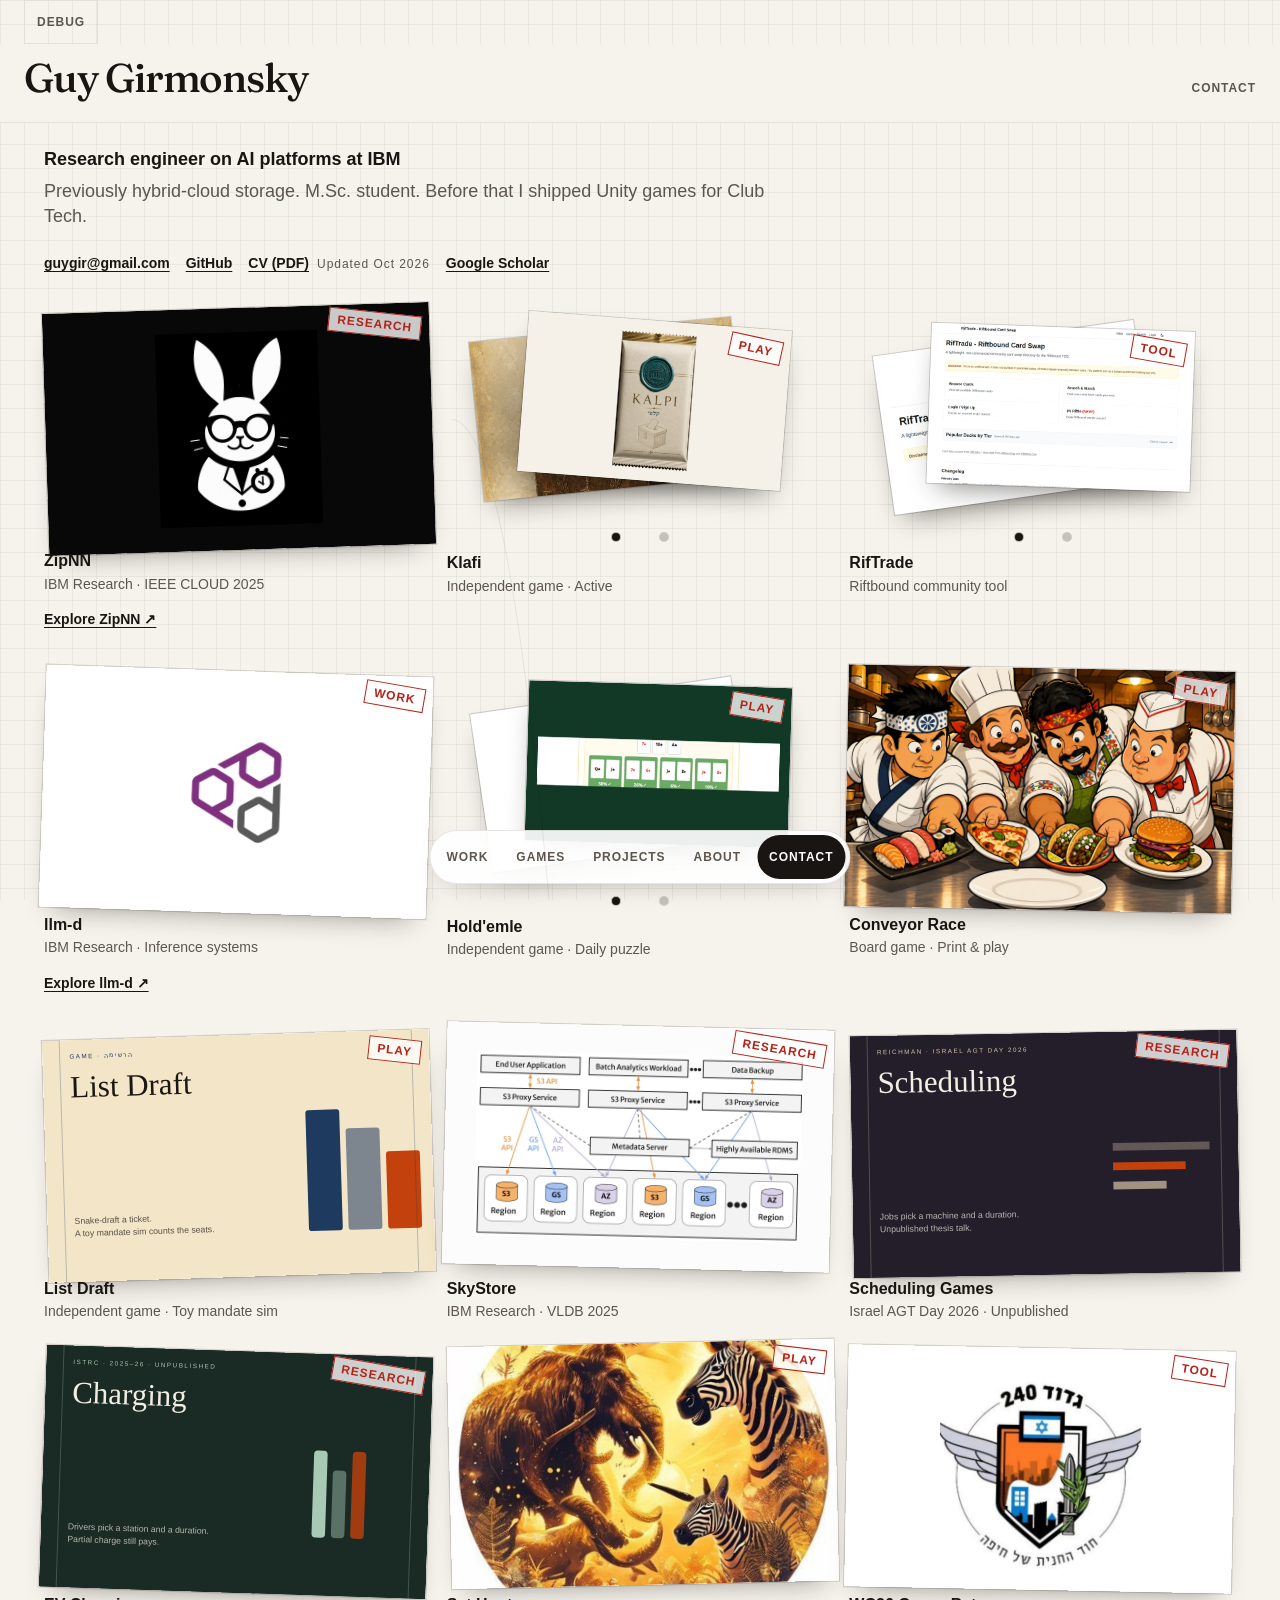
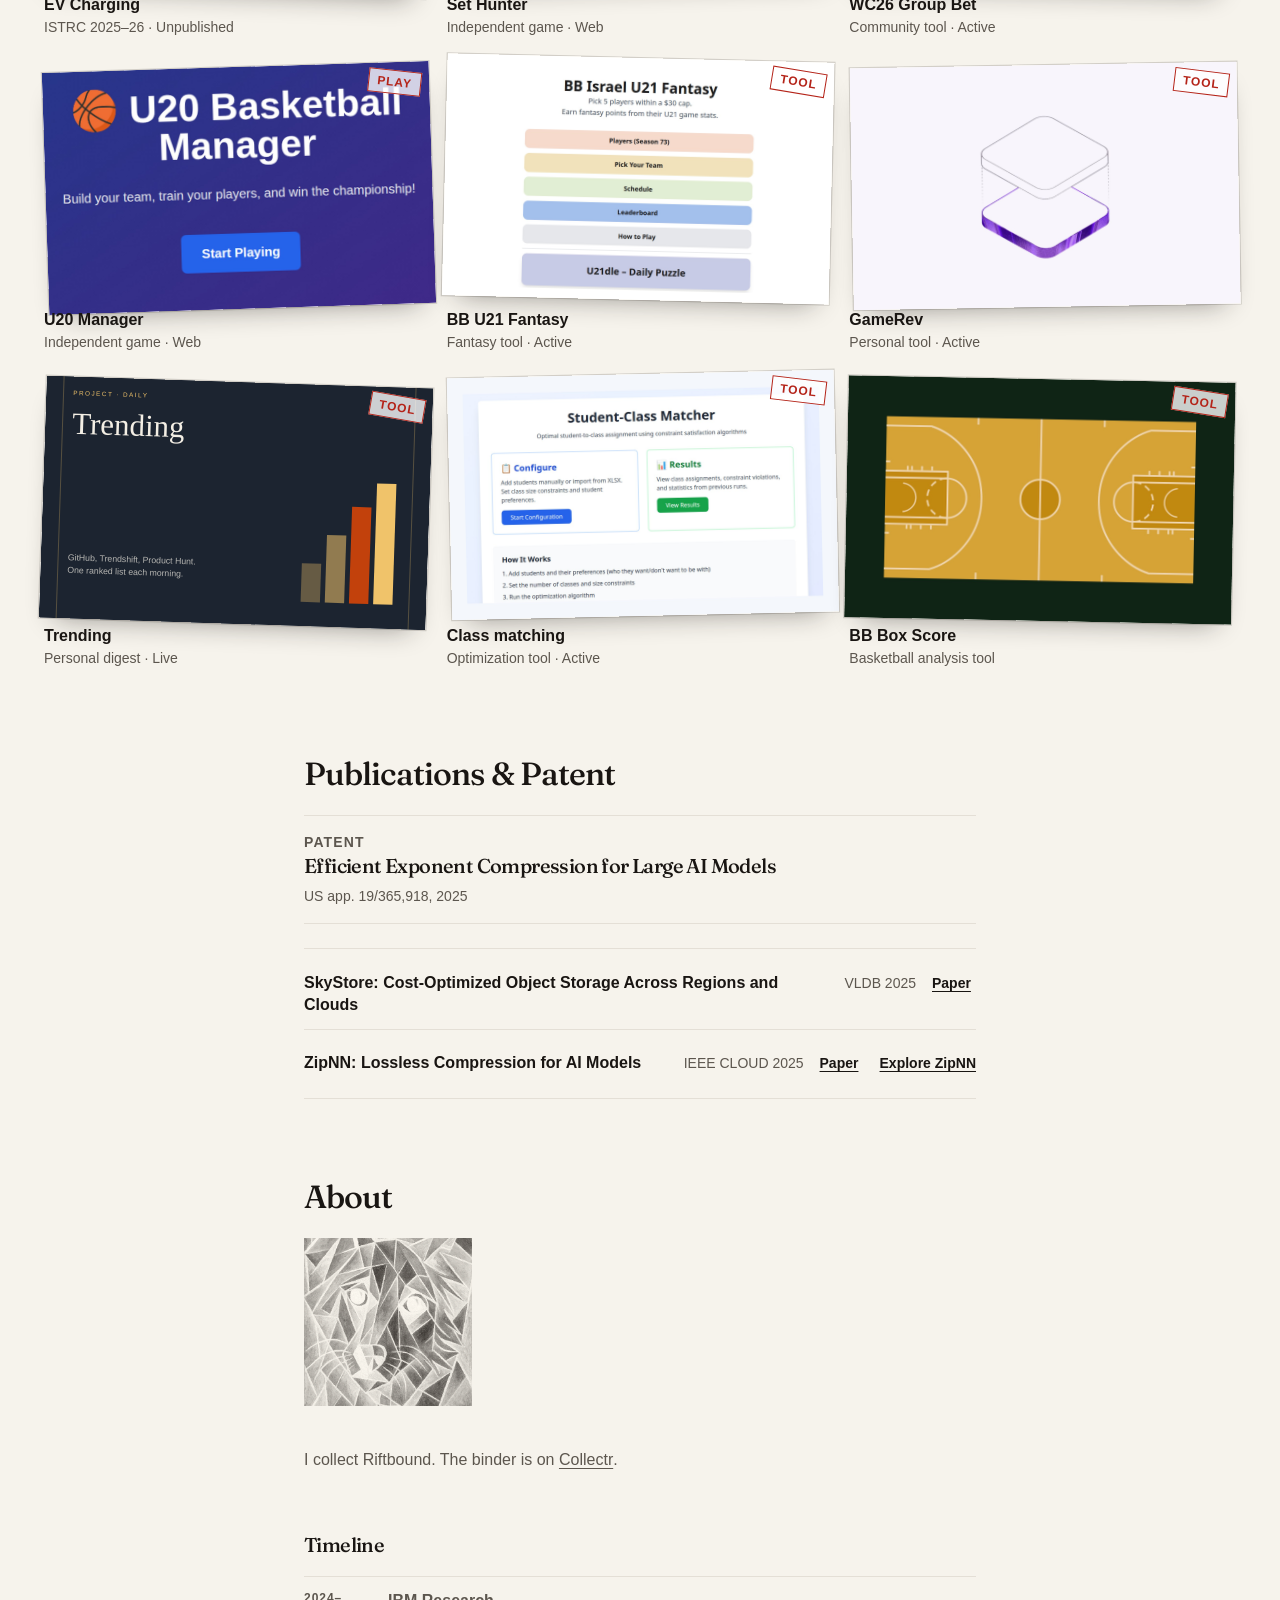
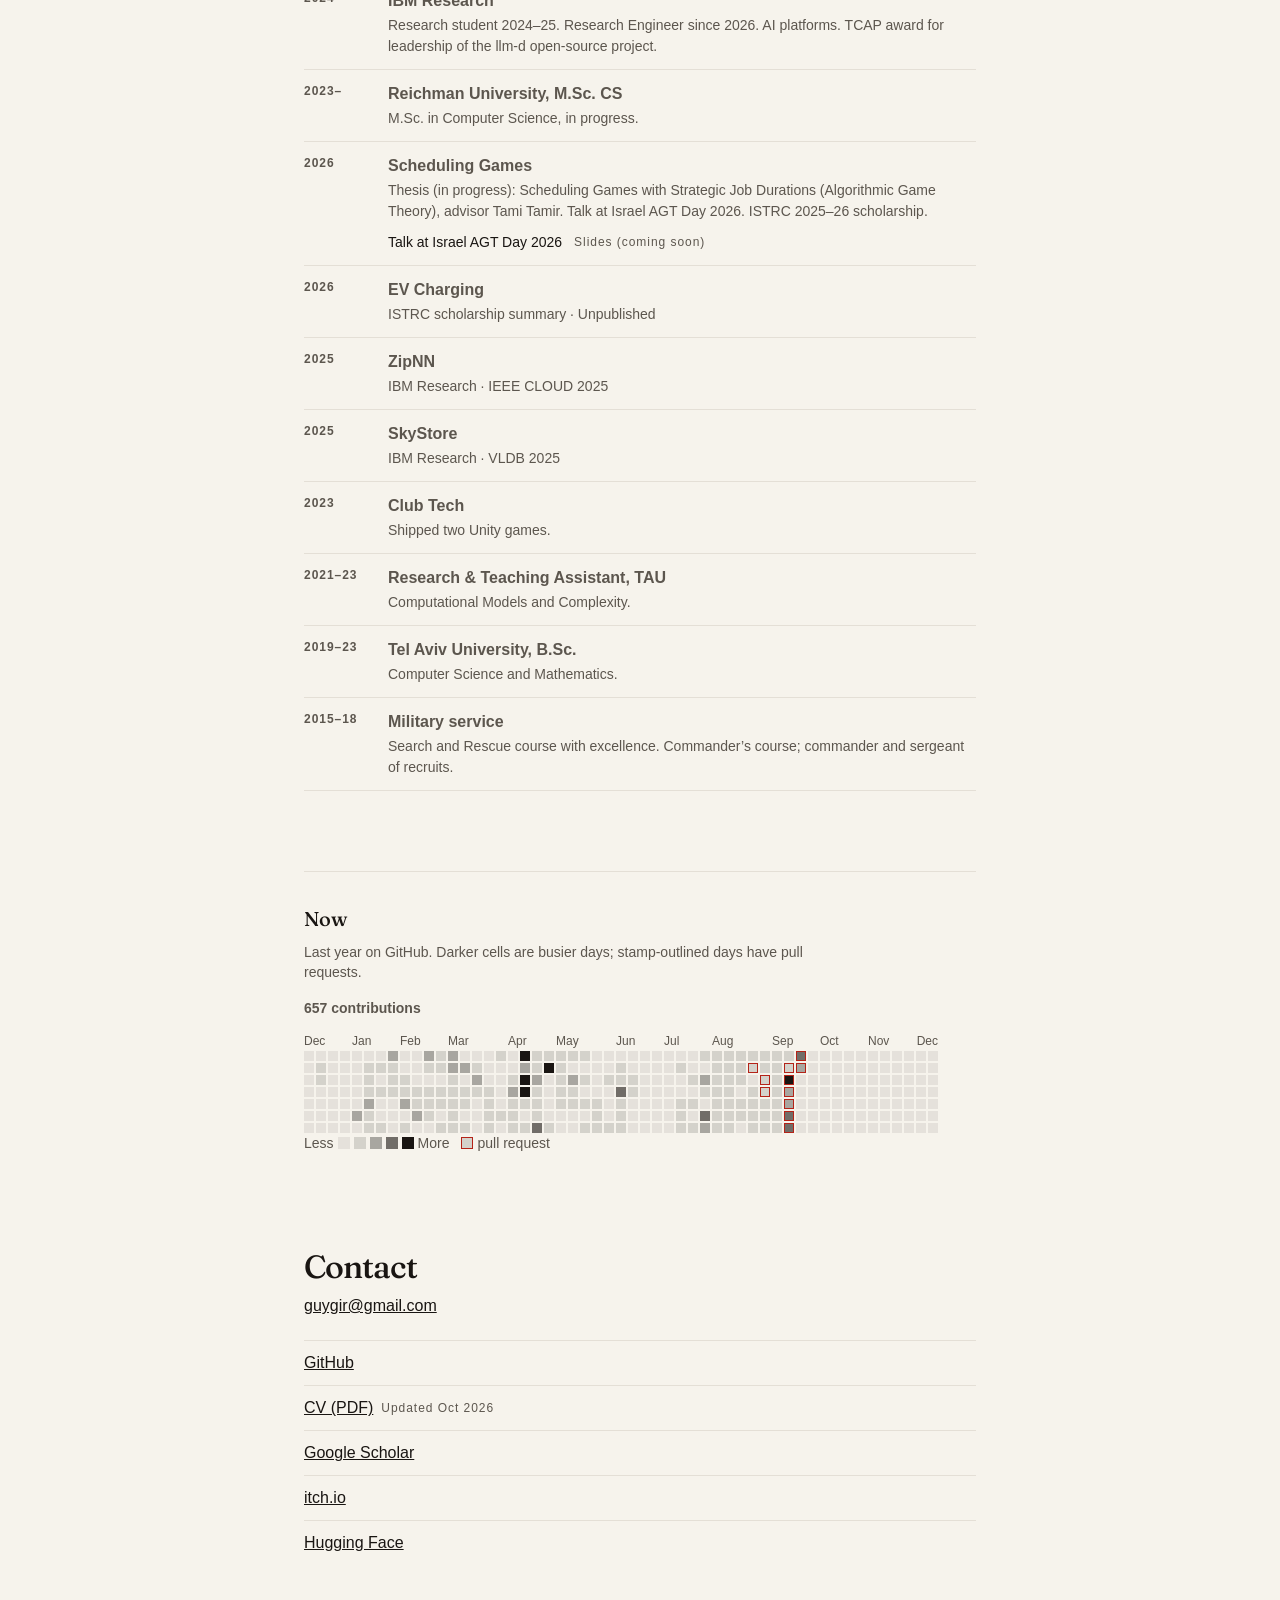
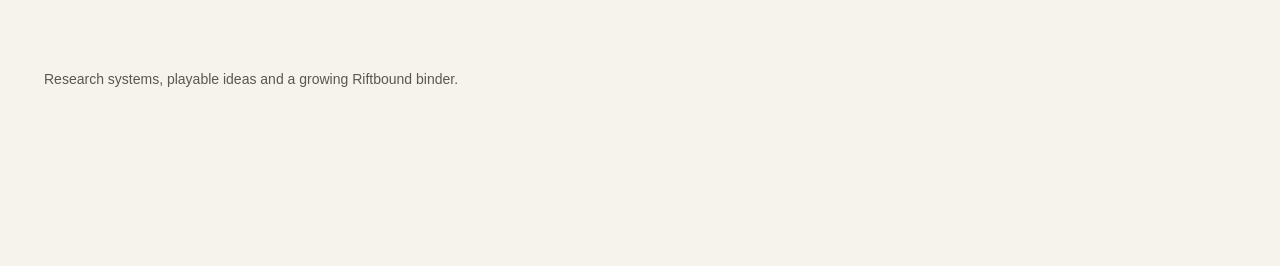
==== commit 25f8d566: "Add a paced layout preview with stamps and a plain bottom row Keep Even, Uneven, and Cards unchanged" ====
--- a/index.html
+++ b/index.html
@@ -14,10 +14,10 @@
         try {
           var params = new URLSearchParams(location.search);
           var query = params.get("layout");
-          if (query === "uneven" || query === "cards" || query === "even") layout = query;
+          if (query === "uneven" || query === "cards" || query === "paced" || query === "even") layout = query;
           else {
             var stored = localStorage.getItem("board-layout");
-            if (stored === "uneven" || stored === "cards") layout = stored;
+            if (stored === "uneven" || stored === "cards" || stored === "paced") layout = stored;
             else if (stored && stored !== "even") localStorage.removeItem("board-layout");
           }
           var dq = params.get("debug");
@@ -28,7 +28,7 @@
         document.documentElement.setAttribute("data-debug", debug);
       })();
     </script>
-    <link rel="stylesheet" href="css/styles.css?v=20261021a" />
+    <link rel="stylesheet" href="css/styles.css?v=20261115a" />
   </head>
   <body data-view="current">
     <a class="skip" href="#gallery">Skip to work</a>
@@ -41,6 +41,7 @@
           <button type="button" role="radio" data-layout="even" aria-checked="true">Even</button>
           <button type="button" role="radio" data-layout="uneven" aria-checked="false">Uneven</button>
           <button type="button" role="radio" data-layout="cards" aria-checked="false">Cards</button>
+          <button type="button" role="radio" data-layout="paced" aria-checked="false">Paced</button>
         </div>
         <div id="strip-preview" class="debug-group">
           <span class="debug-label">Strip</span>
@@ -178,6 +179,14 @@
       <a href="#contact" data-dock="contact">Contact</a>
     </nav>
 
+    <nav class="paced-dock" id="paced-dock" aria-label="Page">
+      <a href="#gallery">Work</a>
+      <a href="#about">About</a>
+      <a href="assets/Guy_Girmonsky_CV.pdf">CV</a>
+      <a href="mailto:guygir@gmail.com">Email</a>
+      <a href="https://github.com/guygir">GitHub</a>
+    </nav>
+
     <div class="inspect" id="inspect" hidden>
       <button type="button" class="inspect-dim" data-close tabindex="-1" aria-label="Close"></button>
       <article class="sheet" role="dialog" aria-modal="true" aria-labelledby="sheet-title">
@@ -200,10 +209,10 @@
       </article>
     </div>
 
-    <script src="js/data.js?v=20261021a"></script>
+    <script src="js/data.js?v=20261115a"></script>
     <script src="js/timeline.js?v=20261021a"></script>
     <script src="js/activity.js?v=20261010a"></script>
-    <script src="js/app.js?v=20261021a"></script>
+    <script src="js/app.js?v=20261115a"></script>
     <script src="js/pulse.js?v=20261010a"></script>
     <script src="js/strips.js?v=20261010a"></script>
   </body>
--- a/css/styles.css
+++ b/css/styles.css
@@ -829,6 +829,7 @@
 .pub-list a {
   display: inline-flex;
   align-items: center;
+  min-width: 44px;
   min-height: 44px;
   color: var(--ink);
   font-size: var(--type-caption);
@@ -1037,6 +1038,29 @@
 
 body {
   padding-bottom: calc(var(--dock-h) + var(--space-32) + env(safe-area-inset-bottom, 0px));
+}
+
+html[data-layout="paced"] body {
+  padding-bottom: calc(72px + env(safe-area-inset-bottom, 0px));
+}
+
+html[data-layout="paced"] body::after {
+  content: "";
+  position: fixed;
+  left: 0;
+  right: 0;
+  bottom: 0;
+  z-index: 15;
+  height: calc(88px + env(safe-area-inset-bottom, 0px));
+  pointer-events: none;
+  background: linear-gradient(to bottom, transparent, var(--board) 68%);
+}
+
+@media (prefers-reduced-motion: reduce) {
+  html[data-layout="paced"] body::after {
+    height: calc(72px + env(safe-area-inset-bottom, 0px));
+    background: linear-gradient(to bottom, transparent, var(--board) 80%);
+  }
 }
 
 #about p {
@@ -2221,3 +2245,275 @@
     -webkit-line-clamp: 2;
   }
 }
+
+/* Paced layout — calm one-screen-at-a-time. Existing layouts unchanged. */
+.paced-dock { display: none; }
+
+html[data-layout="paced"] .dock { display: none; }
+
+html[data-layout="paced"] .paced-dock {
+  display: flex;
+  flex-wrap: wrap;
+  justify-content: space-between;
+  align-items: center;
+  gap: var(--space-8) var(--space-16);
+  position: fixed;
+  left: 0;
+  right: 0;
+  bottom: 0;
+  z-index: 16;
+  min-height: 44px;
+  padding: var(--space-8) var(--gutter) calc(var(--space-12) + env(safe-area-inset-bottom, 0px));
+  background: transparent;
+  border: 0;
+  box-shadow: none;
+}
+
+html[data-layout="paced"] .paced-dock a {
+  display: inline-flex;
+  align-items: center;
+  min-height: 44px;
+  color: var(--mute);
+  font-size: var(--type-label);
+  font-weight: var(--weight-600);
+  letter-spacing: 0.18em;
+  text-transform: uppercase;
+  text-decoration: none;
+}
+
+html[data-layout="paced"] .paced-dock a:hover,
+html[data-layout="paced"] .paced-dock a:focus-visible {
+  color: var(--ink);
+}
+
+html[data-layout="paced"] .masthead {
+  position: static;
+  background: transparent;
+  border-bottom: 0;
+}
+
+html[data-layout="paced"] .mast-contact { display: none; }
+
+html[data-layout="paced"] .wordmark {
+  font-size: var(--type-name);
+}
+
+html[data-layout="paced"] .intro {
+  display: flex;
+  flex-direction: column;
+  justify-content: center;
+  min-height: calc(100svh - var(--mast) - 44px);
+  max-width: 42em;
+  margin: 0 auto;
+  padding: var(--space-80) var(--gutter) var(--space-80);
+}
+
+html[data-layout="paced"] .intro-role {
+  font-family: var(--display);
+  font-size: var(--type-h2);
+  font-weight: var(--weight-500);
+  letter-spacing: var(--track-display);
+  line-height: 1.2;
+}
+
+html[data-layout="paced"] .intro-bio {
+  max-width: 28em;
+  margin-bottom: var(--space-32);
+}
+
+html[data-layout="paced"] .strip-mount { display: none; }
+
+html[data-layout="paced"] #gallery {
+  max-width: var(--page);
+  margin: 0 auto;
+}
+
+html[data-layout="paced"] .paced-opening {
+  max-width: none;
+  padding: 0;
+}
+
+html[data-layout="paced"] .paced-stamps {
+  display: flex;
+  flex-wrap: wrap;
+  align-items: center;
+  justify-content: center;
+  gap: var(--space-24) var(--space-48);
+  min-height: calc(100svh - 44px);
+  padding: var(--space-80) var(--gutter);
+}
+
+html[data-layout="paced"] .paced-stamp {
+  display: inline-flex;
+  flex-direction: column;
+  align-items: center;
+  justify-content: center;
+  min-width: 88px;
+  min-height: 88px;
+  padding: var(--space-12);
+  color: var(--stamp);
+  text-decoration: none;
+}
+
+html[data-layout="paced"] .paced-stamp-mark {
+  font-size: var(--type-label);
+  font-weight: var(--weight-600);
+  letter-spacing: 0.18em;
+  text-transform: uppercase;
+}
+
+html[data-layout="paced"] .paced-stamp-count {
+  margin-top: var(--space-8);
+  color: var(--mute);
+  font-size: var(--type-caption);
+}
+
+html[data-layout="paced"] .paced-section {
+  padding: var(--space-80) var(--gutter);
+}
+
+html[data-layout="paced"] .paced-label {
+  margin: 0 0 var(--space-32);
+  color: var(--mute);
+  font-family: var(--sans);
+  font-size: var(--type-label);
+  font-weight: var(--weight-600);
+  letter-spacing: 0.18em;
+  text-transform: uppercase;
+}
+
+html[data-layout="paced"] .paced-board {
+  display: grid;
+  grid-template-columns: repeat(3, minmax(0, 1fr));
+  gap: var(--space-48) var(--space-24);
+}
+
+html[data-layout="paced"] .paced-tile {
+  display: block;
+  width: 100%;
+  padding: 0;
+  border: 0;
+  background: transparent;
+  text-align: left;
+  cursor: pointer;
+}
+
+html[data-layout="paced"] .paced-tile .shot {
+  position: relative;
+  display: block;
+  aspect-ratio: 16 / 10;
+  overflow: hidden;
+  background: var(--wash);
+  transform: none;
+  box-shadow: none;
+}
+
+html[data-layout="paced"] .paced-tile .shot img {
+  position: absolute;
+  inset: 0;
+  width: 100%;
+  height: 100%;
+  object-fit: cover;
+}
+
+html[data-layout="paced"] .paced-tile .meta {
+  display: block;
+  margin-top: var(--space-12);
+}
+
+html[data-layout="paced"] .paced-tile .meta strong {
+  display: block;
+  font-size: var(--type-tile);
+  font-weight: var(--weight-600);
+}
+
+html[data-layout="paced"] .paced-tile .meta small {
+  display: block;
+  margin-top: var(--space-4);
+  color: var(--mute);
+  font-size: var(--type-caption);
+  line-height: 1.4;
+}
+
+html[data-layout="paced"] #pubs,
+html[data-layout="paced"] #about,
+html[data-layout="paced"] #contact {
+  max-width: 720px;
+  padding-top: var(--space-80);
+  padding-bottom: var(--space-80);
+  border: 0;
+}
+
+html[data-layout="paced"] #pubs h2,
+html[data-layout="paced"] #about h2,
+html[data-layout="paced"] #contact h2,
+html[data-layout="paced"] .journey h3 {
+  font-family: var(--sans);
+  font-size: var(--type-label);
+  font-weight: var(--weight-600);
+  letter-spacing: 0.18em;
+  text-transform: uppercase;
+}
+
+html[data-layout="paced"] .pub-patent,
+html[data-layout="paced"] .pub-list li,
+html[data-layout="paced"] .timeline li,
+html[data-layout="paced"] #contact li {
+  border: 0;
+  padding: var(--space-16) 0;
+}
+
+html[data-layout="paced"] .timeline {
+  position: relative;
+  padding-left: var(--space-24);
+}
+
+html[data-layout="paced"] .timeline::before {
+  content: "";
+  position: absolute;
+  left: 0;
+  top: var(--space-8);
+  bottom: var(--space-8);
+  width: 1px;
+  background: var(--ink-16);
+}
+
+html[data-layout="paced"] .timeline li {
+  grid-template-columns: 72px minmax(0, 1fr);
+}
+
+html[data-layout="paced"] footer,
+html[data-layout="paced"] .pulse,
+html[data-layout="paced"] #contact { display: none; }
+
+@media (hover: hover) and (pointer: fine) {
+  html[data-layout="paced"] .paced-tile:hover .shot,
+  html[data-layout="paced"] .paced-tile:focus-visible .shot {
+    transform: none;
+    box-shadow: none;
+  }
+}
+
+@media (max-width: 780px) {
+  html[data-layout="paced"] .paced-board {
+    grid-template-columns: 1fr;
+    gap: var(--space-48);
+  }
+
+  html[data-layout="paced"] .paced-stamps {
+    gap: var(--space-16) var(--space-24);
+    min-height: calc(100svh - 44px);
+  }
+
+  html[data-layout="paced"] .intro {
+    min-height: calc(100svh - 44px);
+    padding-top: var(--space-48);
+  }
+}
+
+@media (prefers-reduced-motion: reduce) {
+  html[data-layout="paced"] .paced-tile .shot,
+  html[data-layout="paced"] .paced-stamp {
+    transform: none;
+  }
+}
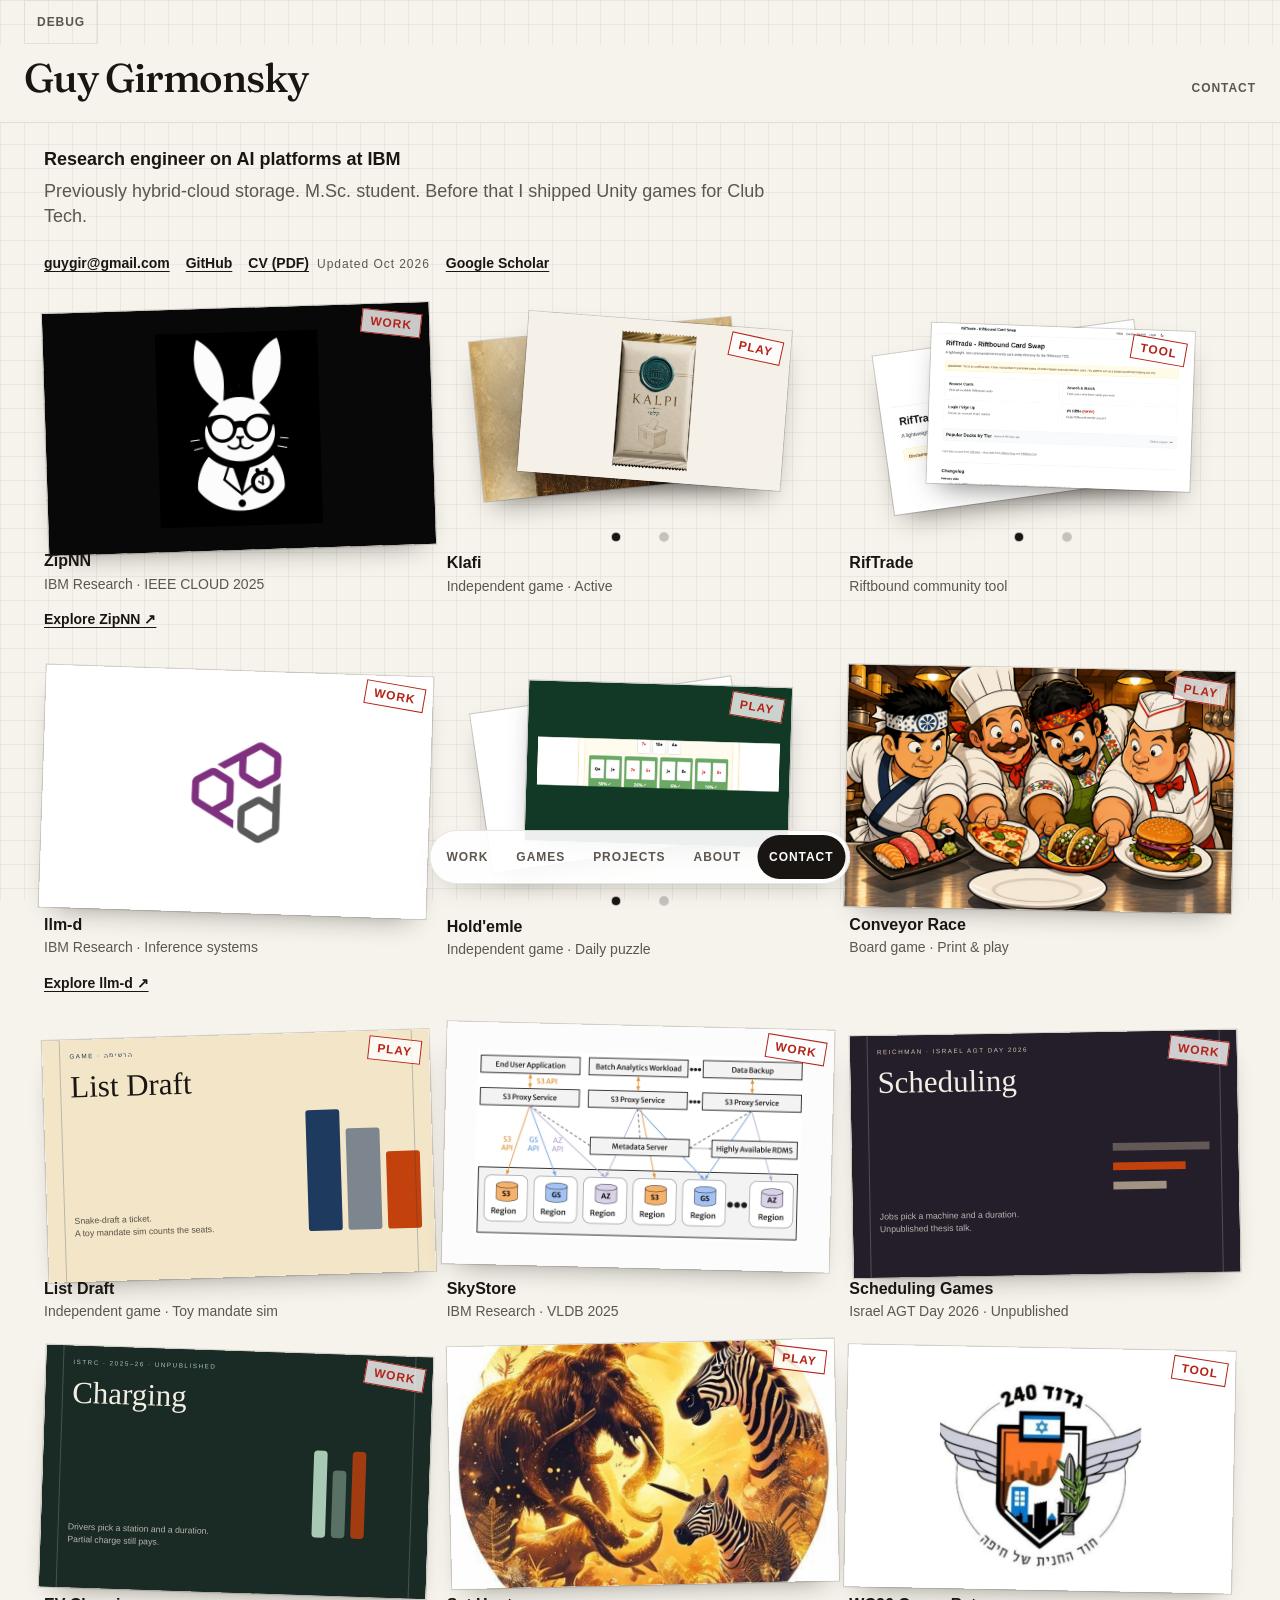
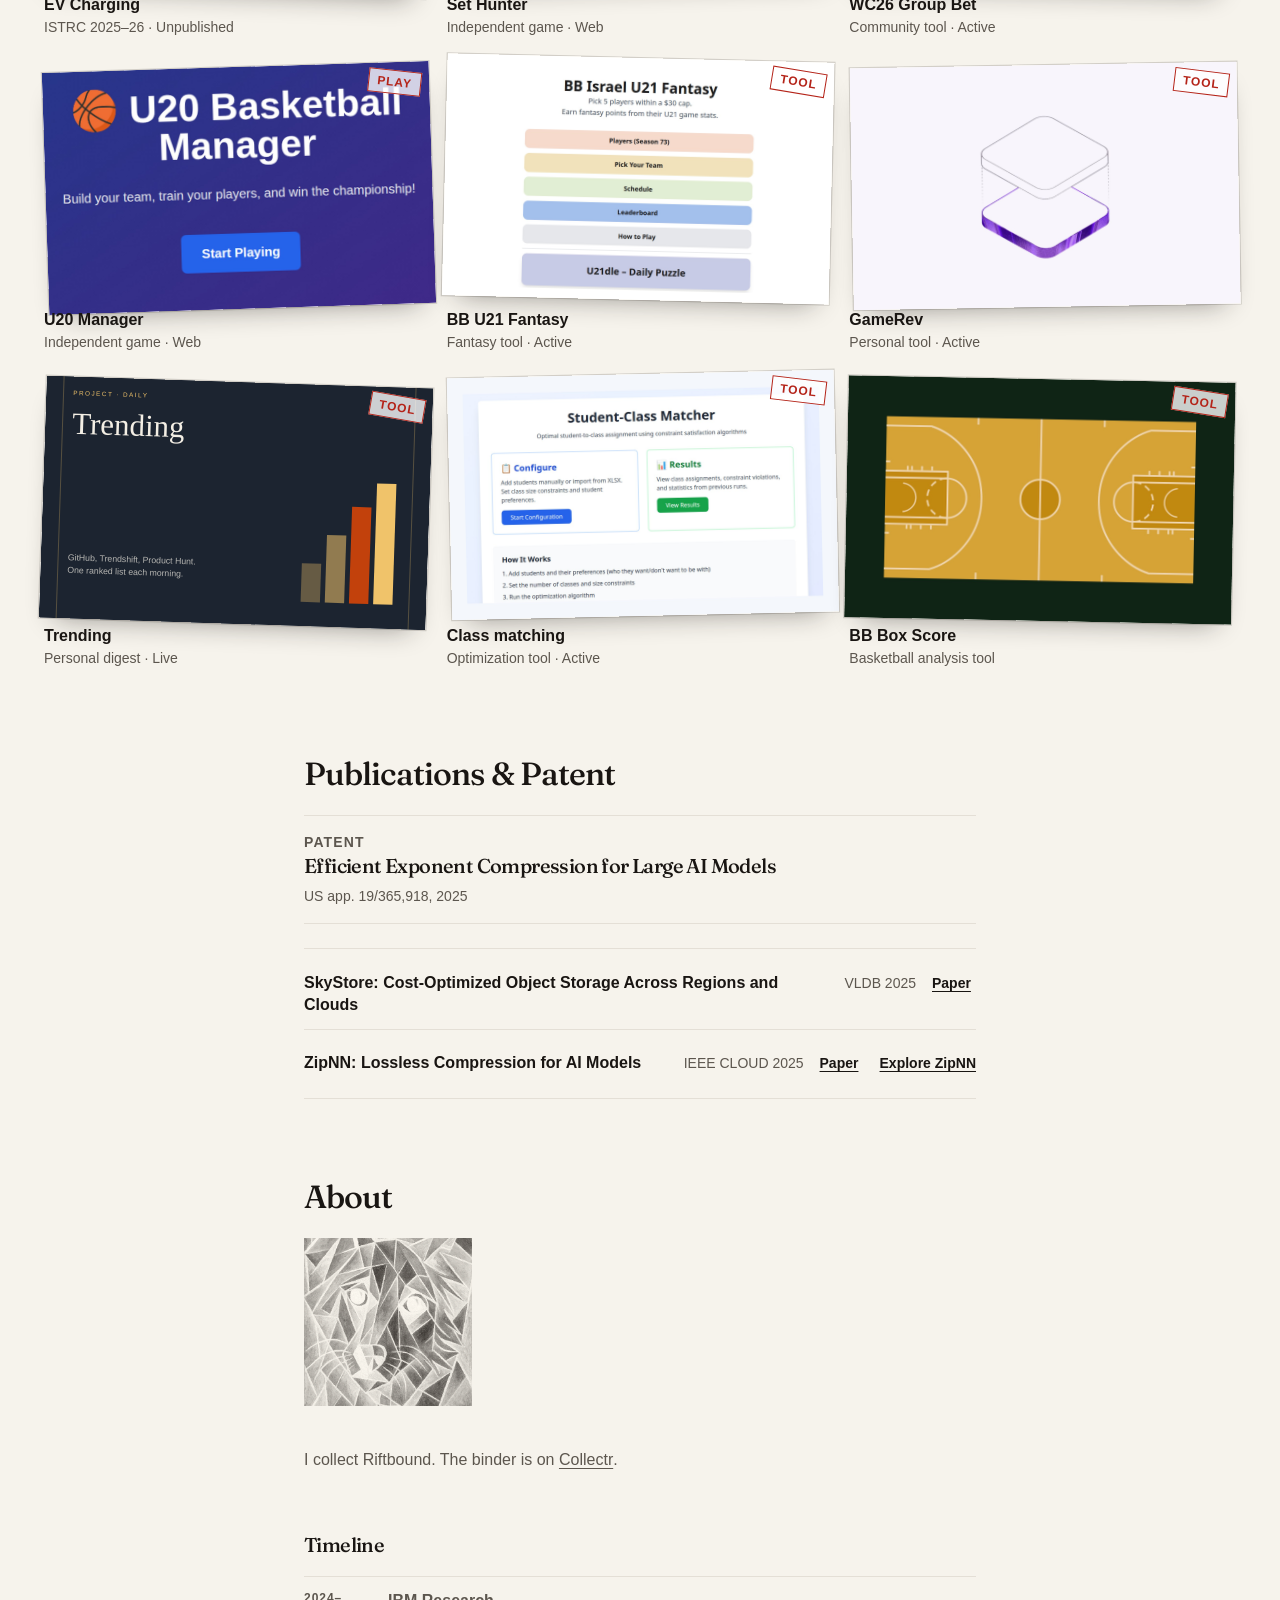
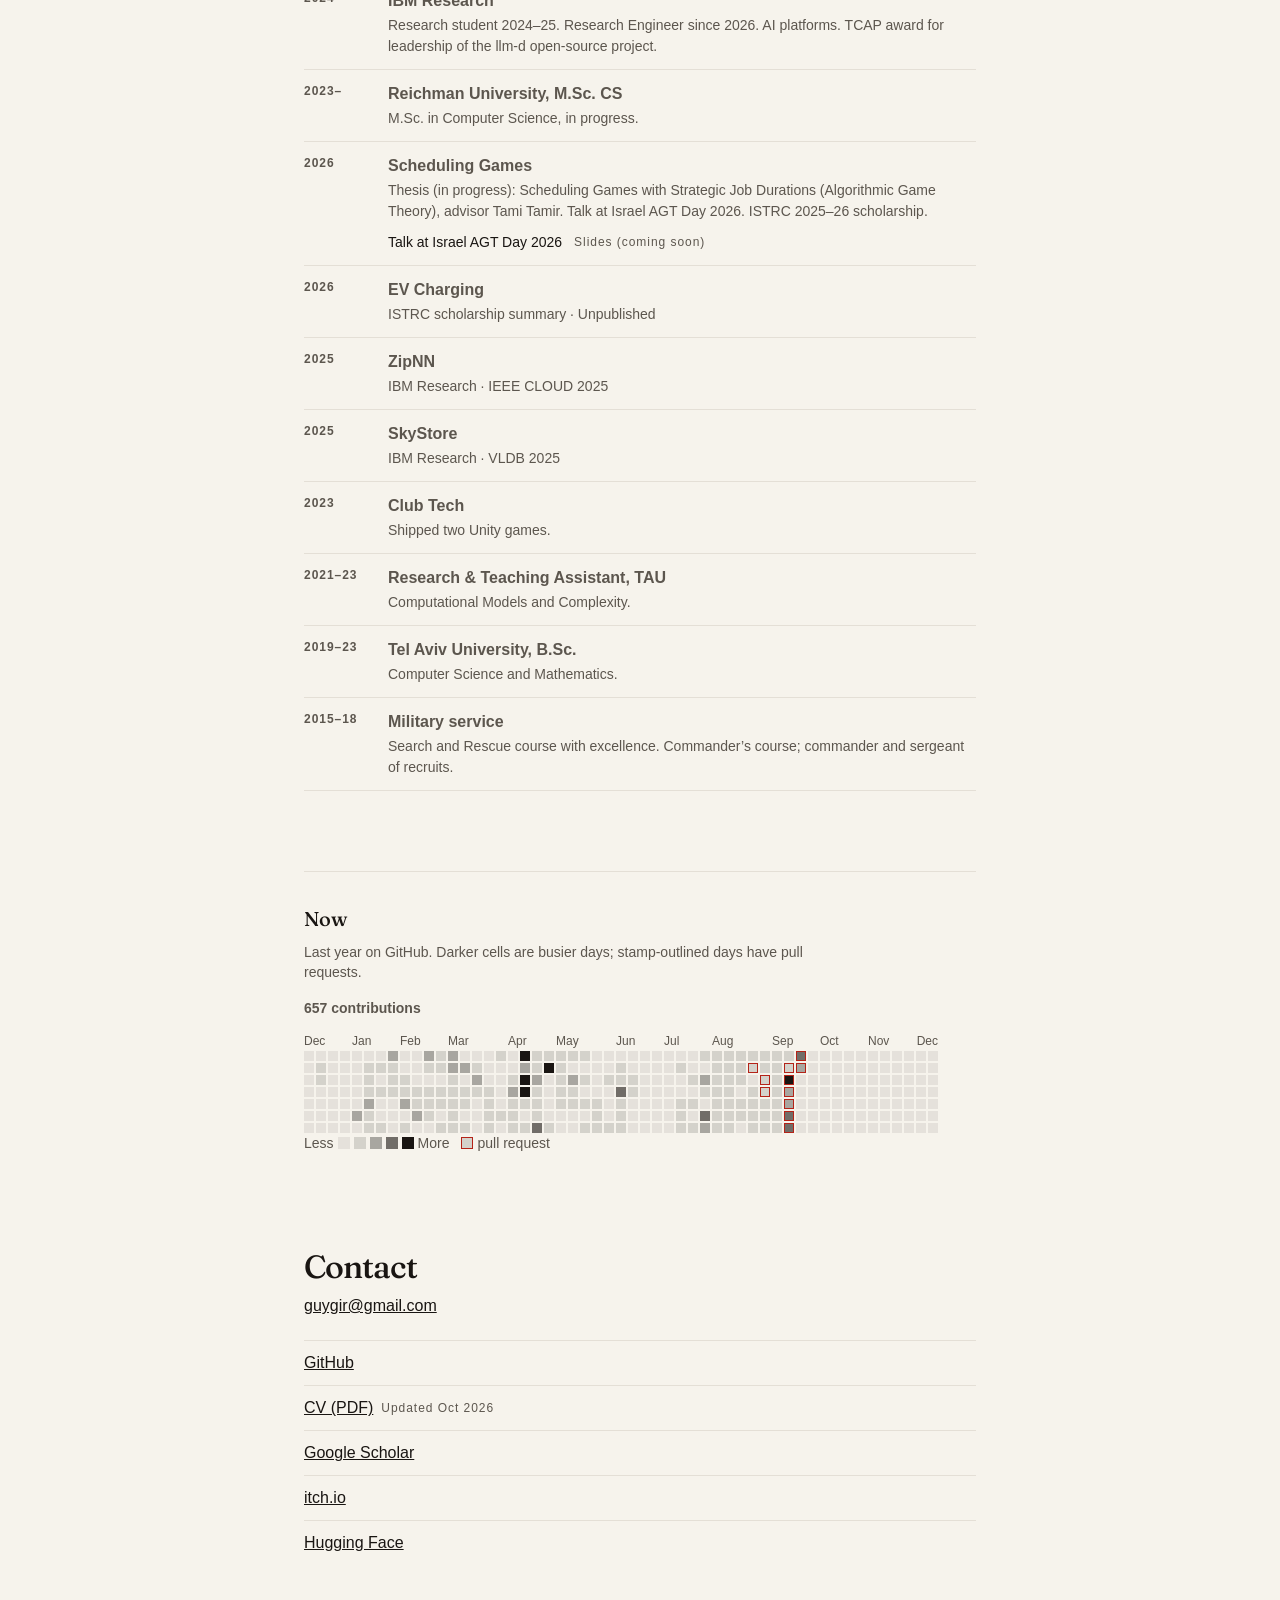
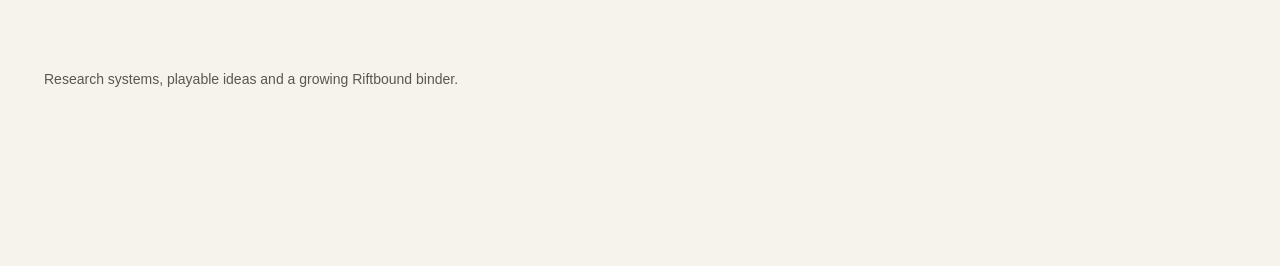
==== commit f39c3622: "Restyle paced stamps and center the bottom row Reuse the tile stamp tags on the PROJECTS screen, and" ====
--- a/index.html
+++ b/index.html
@@ -28,7 +28,7 @@
         document.documentElement.setAttribute("data-debug", debug);
       })();
     </script>
-    <link rel="stylesheet" href="css/styles.css?v=20261115a" />
+    <link rel="stylesheet" href="css/styles.css?v=20261115b" />
   </head>
   <body data-view="current">
     <a class="skip" href="#gallery">Skip to work</a>
@@ -180,8 +180,8 @@
     </nav>
 
     <nav class="paced-dock" id="paced-dock" aria-label="Page">
-      <a href="#gallery">Work</a>
-      <a href="#about">About</a>
+      <a href="#gallery" data-paced="work">Work</a>
+      <a href="#about" data-paced="about">About</a>
       <a href="assets/Guy_Girmonsky_CV.pdf">CV</a>
       <a href="mailto:guygir@gmail.com">Email</a>
       <a href="https://github.com/guygir">GitHub</a>
@@ -212,7 +212,7 @@
     <script src="js/data.js?v=20261115a"></script>
     <script src="js/timeline.js?v=20261021a"></script>
     <script src="js/activity.js?v=20261010a"></script>
-    <script src="js/app.js?v=20261115a"></script>
+    <script src="js/app.js?v=20261115b"></script>
     <script src="js/pulse.js?v=20261010a"></script>
     <script src="js/strips.js?v=20261010a"></script>
   </body>
--- a/css/styles.css
+++ b/css/styles.css
@@ -1041,7 +1041,7 @@
 }
 
 html[data-layout="paced"] body {
-  padding-bottom: calc(72px + env(safe-area-inset-bottom, 0px));
+  padding-bottom: calc(120px + env(safe-area-inset-bottom, 0px));
 }
 
 html[data-layout="paced"] body::after {
@@ -1051,16 +1051,9 @@
   right: 0;
   bottom: 0;
   z-index: 15;
-  height: calc(88px + env(safe-area-inset-bottom, 0px));
+  height: calc(120px + env(safe-area-inset-bottom, 0px));
   pointer-events: none;
-  background: linear-gradient(to bottom, transparent, var(--board) 68%);
-}
-
-@media (prefers-reduced-motion: reduce) {
-  html[data-layout="paced"] body::after {
-    height: calc(72px + env(safe-area-inset-bottom, 0px));
-    background: linear-gradient(to bottom, transparent, var(--board) 80%);
-  }
+  background: linear-gradient(to bottom, transparent 0%, var(--board) 58%, var(--board) 100%);
 }
 
 #about p {
@@ -2253,30 +2246,36 @@
 
 html[data-layout="paced"] .paced-dock {
   display: flex;
-  flex-wrap: wrap;
-  justify-content: space-between;
-  align-items: center;
-  gap: var(--space-8) var(--space-16);
+  flex-wrap: nowrap;
+  justify-content: center;
+  align-items: center;
+  gap: var(--space-32);
   position: fixed;
-  left: 0;
-  right: 0;
+  left: 50%;
   bottom: 0;
   z-index: 16;
+  width: min(720px, calc(100% - 2 * var(--gutter)));
   min-height: 44px;
-  padding: var(--space-8) var(--gutter) calc(var(--space-12) + env(safe-area-inset-bottom, 0px));
+  padding: var(--space-8) 0 calc(var(--space-12) + env(safe-area-inset-bottom, 0px));
   background: transparent;
   border: 0;
   box-shadow: none;
+  transform: translateX(-50%);
+  white-space: nowrap;
 }
 
 html[data-layout="paced"] .paced-dock a {
   display: inline-flex;
   align-items: center;
+  justify-content: center;
+  min-width: 44px;
   min-height: 44px;
   color: var(--mute);
+  font-family: ui-monospace, "SFMono-Regular", Menlo, Consolas, "Liberation Mono", monospace;
   font-size: var(--type-label);
-  font-weight: var(--weight-600);
-  letter-spacing: 0.18em;
+  font-weight: var(--weight-400);
+  font-variant-numeric: tabular-nums;
+  letter-spacing: 0.22em;
   text-transform: uppercase;
   text-decoration: none;
 }
@@ -2284,6 +2283,18 @@
 html[data-layout="paced"] .paced-dock a:hover,
 html[data-layout="paced"] .paced-dock a:focus-visible {
   color: var(--ink);
+  text-decoration: underline;
+  text-underline-offset: 4px;
+}
+
+html[data-layout="paced"] .paced-dock a.on {
+  color: var(--ink);
+}
+
+body.inspect-open .paced-dock,
+html[data-layout="paced"] body.inspect-open::after {
+  visibility: hidden;
+  pointer-events: none;
 }
 
 html[data-layout="paced"] .masthead {
@@ -2302,7 +2313,7 @@
   display: flex;
   flex-direction: column;
   justify-content: center;
-  min-height: calc(100svh - var(--mast) - 44px);
+  min-height: calc(100svh - 120px);
   max-width: 42em;
   margin: 0 auto;
   padding: var(--space-80) var(--gutter) var(--space-80);
@@ -2335,37 +2346,42 @@
 
 html[data-layout="paced"] .paced-stamps {
   display: flex;
-  flex-wrap: wrap;
+  flex-direction: column;
   align-items: center;
   justify-content: center;
-  gap: var(--space-24) var(--space-48);
-  min-height: calc(100svh - 44px);
+  gap: var(--space-48);
+  min-height: 100svh;
   padding: var(--space-80) var(--gutter);
+}
+
+html[data-layout="paced"] .paced-stamps .paced-label {
+  margin: 0;
+  text-align: center;
+}
+
+html[data-layout="paced"] .paced-stamp-row {
+  display: flex;
+  flex-wrap: nowrap;
+  align-items: center;
+  justify-content: center;
+  gap: var(--space-32) var(--space-48);
 }
 
 html[data-layout="paced"] .paced-stamp {
   display: inline-flex;
-  flex-direction: column;
   align-items: center;
   justify-content: center;
-  min-width: 88px;
-  min-height: 88px;
+  min-width: 44px;
+  min-height: 44px;
   padding: var(--space-12);
-  color: var(--stamp);
   text-decoration: none;
-}
-
-html[data-layout="paced"] .paced-stamp-mark {
-  font-size: var(--type-label);
-  font-weight: var(--weight-600);
-  letter-spacing: 0.18em;
-  text-transform: uppercase;
-}
-
-html[data-layout="paced"] .paced-stamp-count {
-  margin-top: var(--space-8);
-  color: var(--mute);
-  font-size: var(--type-caption);
+  transition: transform var(--dur-ui) var(--ease-out);
+}
+
+html[data-layout="paced"] .paced-stamp .stamp {
+  position: static;
+  font-size: var(--type-tile);
+  padding: var(--space-8) var(--space-16);
 }
 
 html[data-layout="paced"] .paced-section {
@@ -2461,6 +2477,11 @@
 html[data-layout="paced"] #contact li {
   border: 0;
   padding: var(--space-16) 0;
+}
+
+html[data-layout="paced"] .timeline li:last-child,
+html[data-layout="paced"] .pub-list li:last-child {
+  border: 0;
 }
 
 html[data-layout="paced"] .timeline {
@@ -2480,6 +2501,8 @@
 
 html[data-layout="paced"] .timeline li {
   grid-template-columns: 72px minmax(0, 1fr);
+  border-top: 0;
+  border-bottom: 0;
 }
 
 html[data-layout="paced"] footer,
@@ -2492,6 +2515,11 @@
     transform: none;
     box-shadow: none;
   }
+
+  html[data-layout="paced"] .paced-stamp:hover,
+  html[data-layout="paced"] .paced-stamp:focus-visible {
+    transform: translateY(-4px) scale(1.06);
+  }
 }
 
 @media (max-width: 780px) {
@@ -2501,8 +2529,34 @@
   }
 
   html[data-layout="paced"] .paced-stamps {
-    gap: var(--space-16) var(--space-24);
-    min-height: calc(100svh - 44px);
+    gap: var(--space-32);
+    min-height: 100svh;
+    padding-left: var(--gutter);
+    padding-right: var(--gutter);
+  }
+
+  html[data-layout="paced"] .paced-stamp-row {
+    gap: var(--space-8) var(--space-12);
+  }
+
+  html[data-layout="paced"] .paced-stamp {
+    min-width: 44px;
+    min-height: 44px;
+    padding: var(--space-8) var(--space-4);
+  }
+
+  html[data-layout="paced"] .paced-stamp .stamp {
+    font-size: var(--type-label);
+    padding: var(--space-4) var(--space-8);
+  }
+
+  html[data-layout="paced"] .paced-dock {
+    gap: var(--space-12);
+    width: calc(100% - 2 * var(--gutter));
+  }
+
+  html[data-layout="paced"] .paced-dock a {
+    letter-spacing: 0.12em;
   }
 
   html[data-layout="paced"] .intro {
@@ -2511,9 +2565,26 @@
   }
 }
 
+@media (max-width: 360px) {
+  html[data-layout="paced"] .paced-dock {
+    gap: var(--space-8);
+  }
+
+  html[data-layout="paced"] .paced-dock a {
+    letter-spacing: var(--track-label);
+  }
+
+  html[data-layout="paced"] .paced-stamp-row {
+    gap: var(--space-4) var(--space-8);
+  }
+}
+
 @media (prefers-reduced-motion: reduce) {
   html[data-layout="paced"] .paced-tile .shot,
-  html[data-layout="paced"] .paced-stamp {
+  html[data-layout="paced"] .paced-stamp,
+  html[data-layout="paced"] .paced-stamp:hover,
+  html[data-layout="paced"] .paced-stamp:focus-visible {
     transform: none;
-  }
-}
+    transition: none;
+  }
+}
